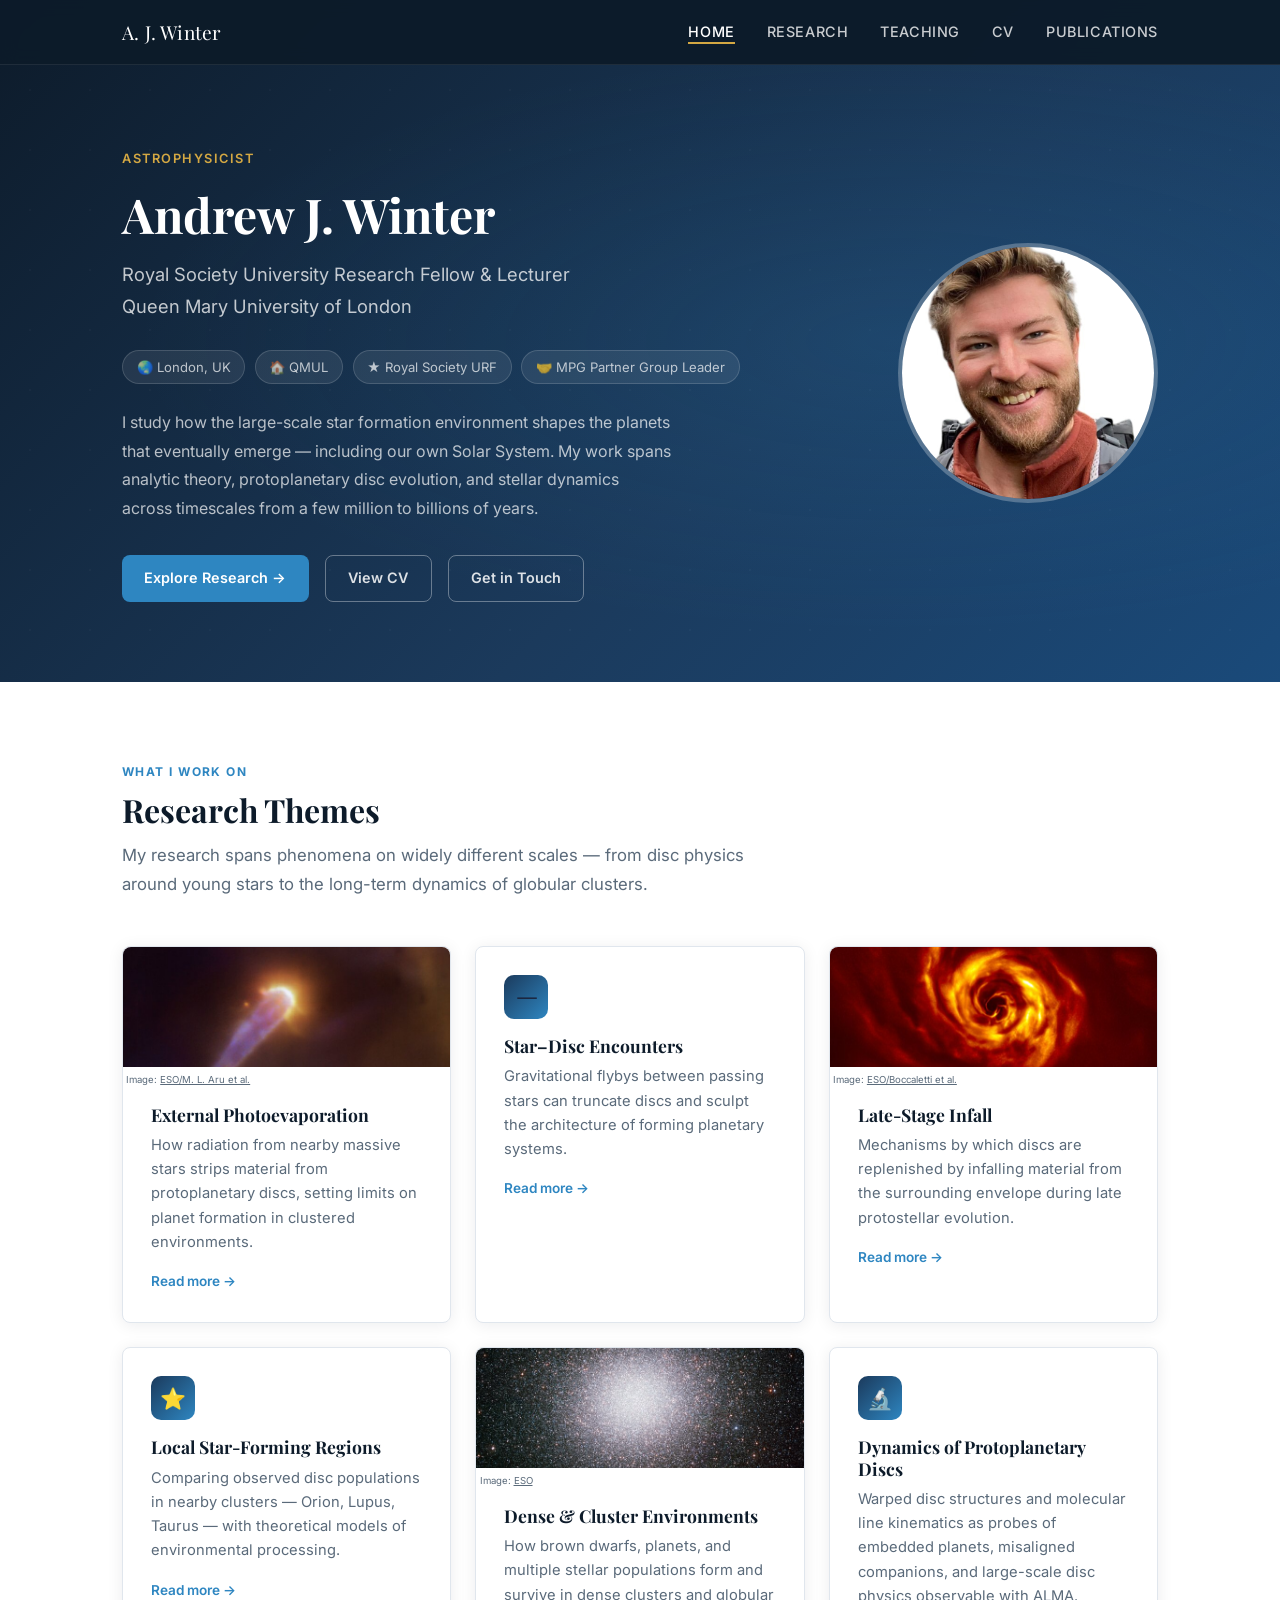
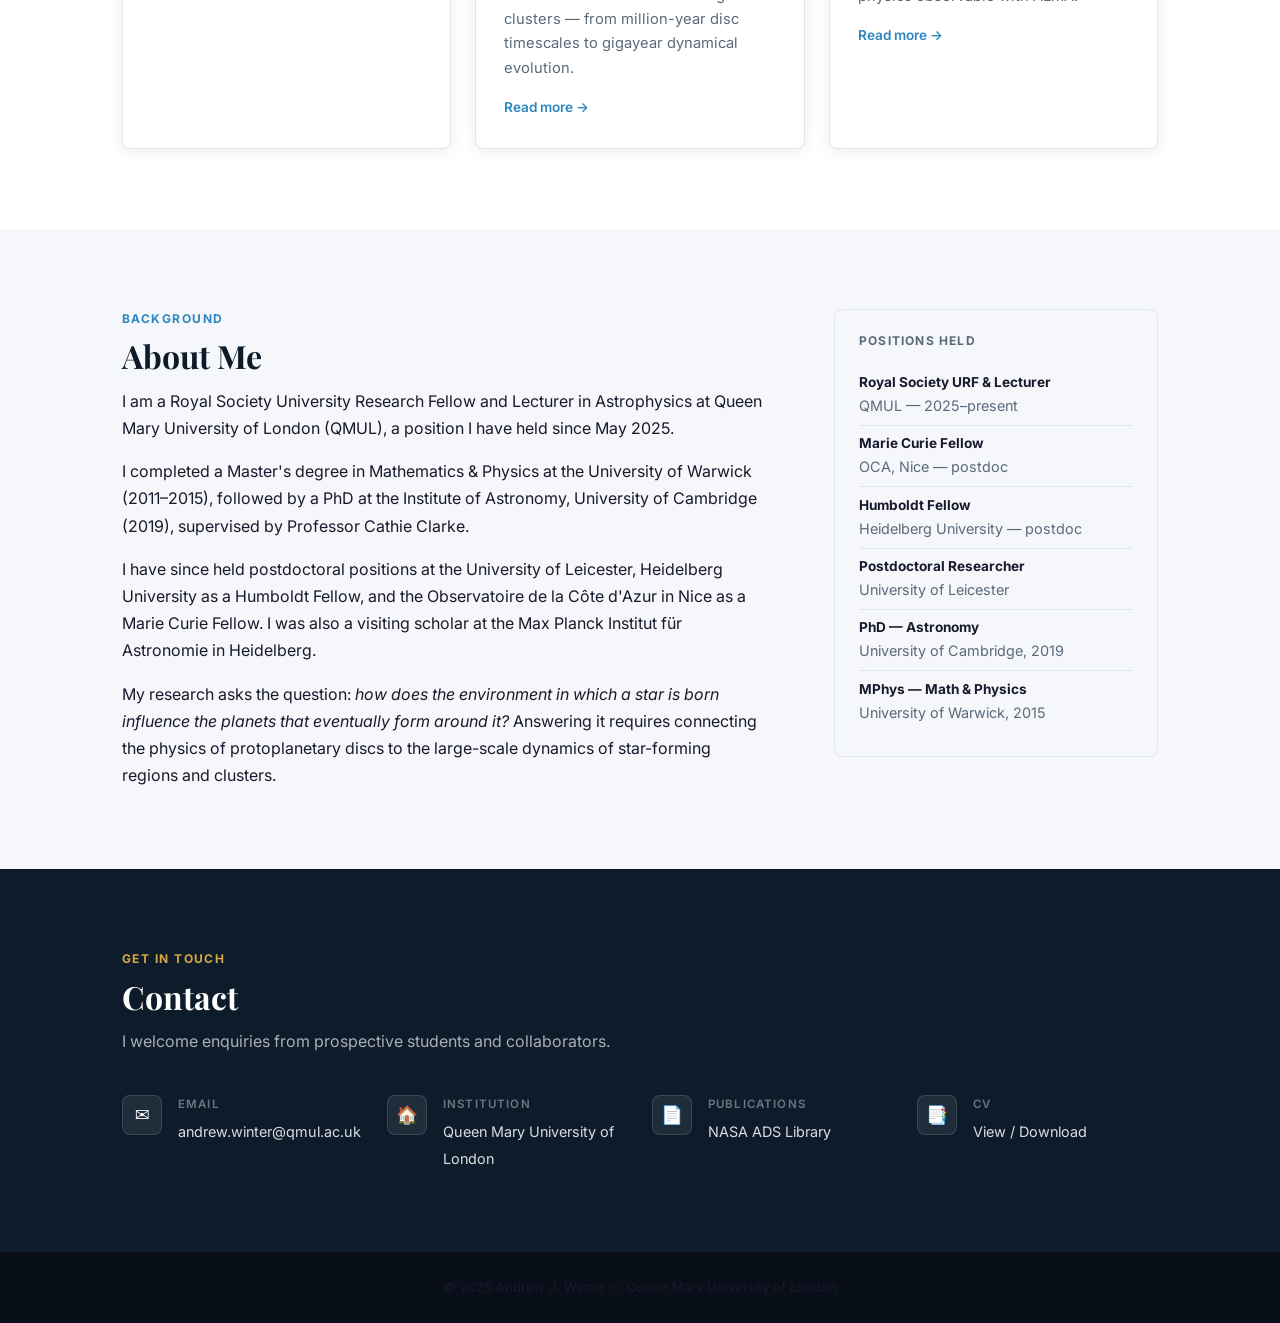
==== index.html @ 275203c9 "Make card image credits smaller and prefix with "Image:" Co-Authored-By: Claude Sonnet 4.6 <noreply@" ====
<!DOCTYPE html>
<html lang="en">
<head>
  <meta charset="UTF-8">
  <meta name="viewport" content="width=device-width, initial-scale=1.0">
  <title>A. J. Winter — Astrophysicist</title>
  <meta name="description" content="Andrew J. Winter — Royal Society University Research Fellow and Astrophysics Lecturer at Queen Mary University of London. Research on planet formation, protoplanetary discs, and star-forming environments.">
  <link rel="preconnect" href="https://fonts.googleapis.com">
  <link rel="preconnect" href="https://fonts.gstatic.com" crossorigin>
  <link href="https://fonts.googleapis.com/css2?family=Inter:wght@400;500;600;700&family=Playfair+Display:ital,wght@0,400;0,600;0,700;1,400&display=swap" rel="stylesheet">
  <link rel="stylesheet" href="css/style.css">
</head>
<body>

  <!-- Navigation -->
  <nav>
    <div class="nav-inner">
      <a href="index.html" class="nav-brand">A. J. Winter</a>
      <button class="nav-toggle" aria-label="Toggle menu" onclick="this.nextElementSibling.classList.toggle('open')">
        <span></span><span></span><span></span>
      </button>
      <ul class="nav-links">
        <li><a href="index.html" class="active">Home</a></li>
        <li><a href="research.html">Research</a></li>
        <li><a href="teaching.html">Teaching</a></li>
        <li><a href="cv.html">CV</a></li>
        <li><a href="publications.html">Publications</a></li>
      </ul>
    </div>
  </nav>

  <!-- Hero -->
  <header class="hero">
    <div class="container">
      <div class="hero-grid">
        <div class="fade-up">
          <span class="hero-eyebrow">Astrophysicist</span>
          <h1>Andrew J. Winter</h1>
          <p class="hero-title-sub">Royal Society University Research Fellow &amp; Lecturer<br>Queen Mary University of London</p>

          <div class="info-pills">
            <span class="pill">&#127759; London, UK</span>
            <span class="pill">&#127968; QMUL</span>
            <span class="pill">&#9733; Royal Society URF</span>
            <span class="pill">&#129309; MPG Partner Group Leader</span>
          </div>

          <p class="hero-bio">
            I study how the large-scale star formation environment shapes the planets that eventually emerge —
            including our own Solar System. My work spans analytic theory, protoplanetary disc evolution,
            and stellar dynamics across timescales from a few million to billions of years.
          </p>

          <div class="hero-actions">
            <a href="research.html" class="btn btn-primary">Explore Research &#8594;</a>
            <a href="cv.html" class="btn btn-outline">View CV</a>
            <a href="mailto:andrew.winter@qmul.ac.uk" class="btn btn-outline">Get in Touch</a>
          </div>
        </div>

        <div class="hero-photo fade-up fade-up-2">
          <img src="img/AWinter_photo.jpg" alt="Andrew J. Winter">
        </div>
      </div>
    </div>
  </header>

  <!-- Research overview -->
  <section id="research">
    <div class="container">
      <p class="section-label">What I Work On</p>
      <h2 class="section-heading">Research Themes</h2>
      <p class="section-intro">
        My research spans phenomena on widely different scales — from disc physics around young stars
        to the long-term dynamics of globular clusters.
      </p>

      <div class="cards-grid">

        <div class="card">
          <div class="card-img">
            <img src="img/proplyd_ESO.jpg" alt="Proplyd in the Orion Nebula">
            <p class="img-credit">Image: <a href="https://www.eso.org/public/images/potw2423a/" target="_blank" rel="noopener">ESO/M. L. Aru et al.</a></p>
          </div>
          <h3>External Photoevaporation</h3>
          <p>How radiation from nearby massive stars strips material from protoplanetary discs, setting limits on planet formation in clustered environments.</p>
          <a href="research.html#photoevaporation" class="card-link">Read more &#8594;</a>
        </div>

        <div class="card">
          <div class="card-icon">&#11835;</div>
          <h3>Star–Disc Encounters</h3>
          <p>Gravitational flybys between passing stars can truncate discs and sculpt the architecture of forming planetary systems.</p>
          <a href="research.html#encounters" class="card-link">Read more &#8594;</a>
        </div>

        <div class="card">
          <div class="card-img">
            <img src="img/AB_Aur_scatteredlight.jpg" alt="AB Aurigae scattered light image">
            <p class="img-credit">Image: <a href="https://www.eso.org/public/germany/images/eso2008a/" target="_blank" rel="noopener">ESO/Boccaletti et al.</a></p>
          </div>
          <h3>Late-Stage Infall</h3>
          <p>Mechanisms by which discs are replenished by infalling material from the surrounding envelope during late protostellar evolution.</p>
          <a href="research.html#infall" class="card-link">Read more &#8594;</a>
        </div>

        <div class="card">
          <div class="card-icon">&#11088;</div>
          <h3>Local Star-Forming Regions</h3>
          <p>Comparing observed disc populations in nearby clusters — Orion, Lupus, Taurus — with theoretical models of environmental processing.</p>
          <a href="research.html#local" class="card-link">Read more &#8594;</a>
        </div>

        <div class="card">
          <div class="card-img">
            <img src="img/omega_centauri.jpg" alt="Omega Centauri globular cluster">
            <p class="img-credit">Image: <a href="https://www.eso.org/public/images/eso0844a/" target="_blank" rel="noopener">ESO</a></p>
          </div>
          <h3>Dense &amp; Cluster Environments</h3>
          <p>How brown dwarfs, planets, and multiple stellar populations form and survive in dense clusters and globular clusters — from million-year disc timescales to gigayear dynamical evolution.</p>
          <a href="research.html#dense" class="card-link">Read more &#8594;</a>
        </div>

        <div class="card">
          <div class="card-icon">&#128300;</div>
          <h3>Dynamics of Protoplanetary Discs</h3>
          <p>Warped disc structures and molecular line kinematics as probes of embedded planets, misaligned companions, and large-scale disc physics observable with ALMA.</p>
          <a href="research.html#disc-dynamics" class="card-link">Read more &#8594;</a>
        </div>

      </div>
    </div>
  </section>

  <!-- About -->
  <section id="about">
    <div class="container">
      <div class="about-grid">
        <div class="about-text">
          <p class="section-label">Background</p>
          <h2 class="section-heading">About Me</h2>

          <p>
            I am a Royal Society University Research Fellow and Lecturer in Astrophysics at
            Queen Mary University of London (QMUL), a position I have held since May 2025.
          </p>
          <p>
            I completed a Master's degree in Mathematics &amp; Physics at the University of Warwick
            (2011–2015), followed by a PhD at the Institute of Astronomy, University of Cambridge (2019),
            supervised by Professor Cathie Clarke.
          </p>
          <p>
            I have since held postdoctoral positions at the University of Leicester, Heidelberg University
            as a Humboldt Fellow, and the Observatoire de la Côte d'Azur in Nice as a Marie Curie Fellow.
            I was also a visiting scholar at the Max Planck Institut für Astronomie in Heidelberg.
          </p>
          <p>
            My research asks the question: <em>how does the environment in which a star is born
            influence the planets that eventually form around it?</em> Answering it requires connecting the
            physics of protoplanetary discs to the large-scale dynamics of star-forming regions and clusters.
          </p>
        </div>

        <div>
          <div class="sidebar-box">
            <h4>Positions Held</h4>
            <ul class="sidebar-list">
              <li>
                <strong>Royal Society URF &amp; Lecturer</strong>
                QMUL — 2025–present
              </li>
              <li>
                <strong>Marie Curie Fellow</strong>
                OCA, Nice — postdoc
              </li>
              <li>
                <strong>Humboldt Fellow</strong>
                Heidelberg University — postdoc
              </li>
              <li>
                <strong>Postdoctoral Researcher</strong>
                University of Leicester
              </li>
              <li>
                <strong>PhD — Astronomy</strong>
                University of Cambridge, 2019
              </li>
              <li>
                <strong>MPhys — Math &amp; Physics</strong>
                University of Warwick, 2015
              </li>
            </ul>
          </div>
        </div>
      </div>
    </div>
  </section>

  <!-- Contact -->
  <section class="contact-section" id="contact">
    <div class="container">
      <p class="section-label">Get in Touch</p>
      <h2 class="section-heading">Contact</h2>
      <p>I welcome enquiries from prospective students and collaborators.</p>

      <div class="contact-grid">
        <div class="contact-item">
          <div class="contact-icon">&#9993;</div>
          <div class="contact-item-text">
            <small>Email</small>
            <a href="mailto:andrew.winter@qmul.ac.uk">andrew.winter@qmul.ac.uk</a>
          </div>
        </div>

        <div class="contact-item">
          <div class="contact-icon">&#127968;</div>
          <div class="contact-item-text">
            <small>Institution</small>
            <span>Queen Mary University of London</span>
          </div>
        </div>

        <div class="contact-item">
          <div class="contact-icon">&#128196;</div>
          <div class="contact-item-text">
            <small>Publications</small>
            <a href="https://ui.adsabs.harvard.edu/user/libraries/PK0RWOWOTIKWfo-5Fck9sg" target="_blank" rel="noopener">NASA ADS Library</a>
          </div>
        </div>

        <div class="contact-item">
          <div class="contact-icon">&#128209;</div>
          <div class="contact-item-text">
            <small>CV</small>
            <a href="cv.html">View / Download</a>
          </div>
        </div>
      </div>
    </div>
  </section>

  <footer>
    <p>&copy; 2025 Andrew J. Winter &mdash; Queen Mary University of London</p>
  </footer>

</body>
</html>
---- css/style.css ----
/* ============================================
   A. J. Winter — Personal Academic Website
   ============================================ */

:root {
  --navy: #0d1b2a;
  --navy-mid: #1b3a5c;
  --accent: #2e86c1;
  --accent-light: #5dade2;
  --gold: #d4a843;
  --text: #1a1a2e;
  --text-muted: #5a6a7a;
  --bg: #ffffff;
  --bg-light: #f5f7fa;
  --bg-card: #ffffff;
  --border: #e0e6ed;
  --font-sans: 'Inter', system-ui, -apple-system, sans-serif;
  --font-serif: 'Playfair Display', Georgia, serif;
  --max-w: 1100px;
  --radius: 8px;
  --shadow: 0 2px 16px rgba(13,27,42,0.08);
  --shadow-hover: 0 6px 28px rgba(13,27,42,0.14);
}

*, *::before, *::after { box-sizing: border-box; margin: 0; padding: 0; }

html { scroll-behavior: smooth; font-size: 16px; }

body {
  font-family: var(--font-sans);
  color: var(--text);
  background: var(--bg);
  line-height: 1.7;
}

/* ---- Typography ---- */
h1, h2, h3, h4 {
  font-family: var(--font-serif);
  line-height: 1.2;
  color: var(--navy);
}
h1 { font-size: clamp(2rem, 5vw, 3rem); }
h2 { font-size: clamp(1.5rem, 3vw, 2rem); }
h3 { font-size: 1.25rem; }

p { color: var(--text); }
a { color: var(--accent); text-decoration: none; transition: color 0.2s; }
a:hover { color: var(--accent-light); }

/* ---- Layout ---- */
.container {
  max-width: var(--max-w);
  margin: 0 auto;
  padding: 0 2rem;
}

section { padding: 5rem 0; }
section:nth-child(even) { background: var(--bg-light); }

/* ---- Navigation ---- */
nav {
  position: fixed;
  top: 0; left: 0; right: 0;
  z-index: 100;
  background: rgba(13,27,42,0.97);
  backdrop-filter: blur(8px);
  border-bottom: 1px solid rgba(255,255,255,0.08);
}

nav .nav-inner {
  max-width: var(--max-w);
  margin: 0 auto;
  padding: 0 2rem;
  display: flex;
  align-items: center;
  justify-content: space-between;
  height: 64px;
}

.nav-brand {
  font-family: var(--font-serif);
  font-size: 1.2rem;
  color: #fff;
  letter-spacing: 0.01em;
}
.nav-brand:hover { color: var(--accent-light); }

.nav-links {
  display: flex;
  gap: 2rem;
  list-style: none;
}

.nav-links a {
  color: rgba(255,255,255,0.78);
  font-size: 0.9rem;
  font-weight: 500;
  letter-spacing: 0.04em;
  text-transform: uppercase;
  transition: color 0.2s;
  padding-bottom: 2px;
  border-bottom: 2px solid transparent;
}
.nav-links a:hover,
.nav-links a.active {
  color: #fff;
  border-bottom-color: var(--gold);
}

/* Mobile nav toggle */
.nav-toggle {
  display: none;
  flex-direction: column;
  gap: 5px;
  cursor: pointer;
  padding: 4px;
}
.nav-toggle span {
  width: 24px; height: 2px;
  background: #fff;
  border-radius: 2px;
  transition: all 0.3s;
}

@media (max-width: 640px) {
  .nav-toggle { display: flex; }
  .nav-links {
    display: none;
    position: absolute;
    top: 64px; left: 0; right: 0;
    background: var(--navy);
    flex-direction: column;
    gap: 0;
    padding: 1rem 0;
  }
  .nav-links.open { display: flex; }
  .nav-links a {
    display: block;
    padding: 0.75rem 2rem;
    border-bottom: none;
  }
}

/* ---- Hero ---- */
.hero {
  padding: 9rem 0 5rem;
  background: linear-gradient(135deg, var(--navy) 0%, var(--navy-mid) 60%, #1a4a7a 100%);
  color: #fff;
  position: relative;
  overflow: hidden;
}

.hero::before {
  content: '';
  position: absolute;
  inset: 0;
  background:
    radial-gradient(ellipse at 70% 50%, rgba(46,134,193,0.15) 0%, transparent 60%),
    url("data:image/svg+xml,%3Csvg width='60' height='60' viewBox='0 0 60 60' xmlns='http://www.w3.org/2000/svg'%3E%3Cg fill='none' fill-rule='evenodd'%3E%3Cg fill='%23ffffff' fill-opacity='0.03'%3E%3Ccircle cx='30' cy='30' r='1'/%3E%3C/g%3E%3C/g%3E%3C/svg%3E");
  pointer-events: none;
}

.hero-grid {
  display: grid;
  grid-template-columns: 1fr auto;
  gap: 4rem;
  align-items: center;
}

.hero-eyebrow {
  display: inline-block;
  font-size: 0.8rem;
  font-weight: 600;
  letter-spacing: 0.12em;
  text-transform: uppercase;
  color: var(--gold);
  margin-bottom: 1rem;
}

.hero h1 { color: #fff; margin-bottom: 1rem; }

.hero-title-sub {
  font-family: var(--font-sans);
  font-size: 1.15rem;
  color: rgba(255,255,255,0.75);
  margin-bottom: 1.75rem;
  font-weight: 400;
}

.hero-bio {
  font-size: 1rem;
  color: rgba(255,255,255,0.7);
  max-width: 55ch;
  margin-bottom: 2rem;
  line-height: 1.8;
}

.hero-actions {
  display: flex;
  gap: 1rem;
  flex-wrap: wrap;
}

.btn {
  display: inline-flex;
  align-items: center;
  gap: 0.5rem;
  padding: 0.65rem 1.4rem;
  border-radius: var(--radius);
  font-size: 0.9rem;
  font-weight: 600;
  transition: all 0.2s;
  cursor: pointer;
  border: none;
}

.btn-primary {
  background: var(--accent);
  color: #fff;
}
.btn-primary:hover {
  background: var(--accent-light);
  color: #fff;
  transform: translateY(-1px);
  box-shadow: 0 4px 16px rgba(46,134,193,0.35);
}

.btn-outline {
  background: transparent;
  color: rgba(255,255,255,0.85);
  border: 1.5px solid rgba(255,255,255,0.35);
}
.btn-outline:hover {
  border-color: rgba(255,255,255,0.8);
  color: #fff;
  transform: translateY(-1px);
}

.hero-photo {
  width: 260px;
  height: 260px;
  border-radius: 50%;
  border: 4px solid rgba(255,255,255,0.2);
  background: rgba(255,255,255,0.08);
  overflow: hidden;
  flex-shrink: 0;
  display: flex;
  align-items: center;
  justify-content: center;
  color: rgba(255,255,255,0.3);
  font-size: 0.8rem;
  text-align: center;
}

.hero-photo img {
  width: 100%;
  height: 100%;
  object-fit: cover;
}

@media (max-width: 700px) {
  .hero-grid {
    grid-template-columns: 1fr;
    text-align: center;
  }
  .hero-photo {
    margin: 0 auto;
    order: -1;
  }
  .hero-actions { justify-content: center; }
  .hero-bio { margin: 0 auto 2rem; }
}

/* ---- Info pills ---- */
.info-pills {
  display: flex;
  flex-wrap: wrap;
  gap: 0.6rem;
  margin-bottom: 1.5rem;
}
.pill {
  display: inline-flex;
  align-items: center;
  gap: 0.4rem;
  font-size: 0.82rem;
  color: rgba(255,255,255,0.7);
  background: rgba(255,255,255,0.08);
  border: 1px solid rgba(255,255,255,0.15);
  border-radius: 999px;
  padding: 0.3rem 0.85rem;
}

/* ---- Section headings ---- */
.section-label {
  font-size: 0.75rem;
  font-weight: 700;
  letter-spacing: 0.12em;
  text-transform: uppercase;
  color: var(--accent);
  margin-bottom: 0.5rem;
}

.section-heading {
  margin-bottom: 0.75rem;
}

.section-intro {
  color: var(--text-muted);
  max-width: 60ch;
  margin-bottom: 3rem;
  font-size: 1.05rem;
}

/* ---- Research cards ---- */
.cards-grid {
  display: grid;
  grid-template-columns: repeat(auto-fill, minmax(300px, 1fr));
  gap: 1.5rem;
}

.card {
  background: var(--bg-card);
  border: 1px solid var(--border);
  border-radius: var(--radius);
  padding: 1.75rem;
  transition: all 0.25s;
  box-shadow: var(--shadow);
}
.card:hover {
  transform: translateY(-3px);
  box-shadow: var(--shadow-hover);
  border-color: var(--accent);
}

.card-icon {
  width: 44px; height: 44px;
  border-radius: 10px;
  background: linear-gradient(135deg, var(--navy-mid), var(--accent));
  display: flex;
  align-items: center;
  justify-content: center;
  margin-bottom: 1rem;
  font-size: 1.3rem;
}

.card-img {
  margin: -1.75rem -1.75rem 1rem;
}
.card-img img {
  width: 100%;
  height: 120px;
  object-fit: cover;
  display: block;
  border-radius: var(--radius) var(--radius) 0 0;
}
.img-credit {
  font-size: 0.7rem;
  color: var(--text-muted);
  margin-top: 0.3rem;
  padding: 0 0.2rem;
}
.img-credit a { color: inherit; text-decoration: underline; }
.card-img .img-credit { font-size: 0.6rem; }

.research-topic-img-block img {
  width: 100%;
  border-radius: var(--radius);
  display: block;
}

.card h3 { margin-bottom: 0.5rem; font-size: 1.1rem; }
.card p { color: var(--text-muted); font-size: 0.92rem; line-height: 1.65; }

.card-link {
  display: inline-flex;
  align-items: center;
  gap: 0.3rem;
  margin-top: 1rem;
  font-size: 0.85rem;
  font-weight: 600;
  color: var(--accent);
}
.card-link:hover { gap: 0.5rem; }

/* ---- About / bio section ---- */
.about-grid {
  display: grid;
  grid-template-columns: 2fr 1fr;
  gap: 4rem;
  align-items: start;
}

@media (max-width: 768px) {
  .about-grid { grid-template-columns: 1fr; gap: 2rem; }
}

.about-text p + p { margin-top: 1rem; }

.sidebar-box {
  background: var(--bg-light);
  border: 1px solid var(--border);
  border-radius: var(--radius);
  padding: 1.5rem;
}

.sidebar-box h4 {
  font-family: var(--font-sans);
  font-size: 0.75rem;
  font-weight: 700;
  letter-spacing: 0.1em;
  text-transform: uppercase;
  color: var(--text-muted);
  margin-bottom: 1rem;
}

.sidebar-list {
  list-style: none;
}
.sidebar-list li {
  padding: 0.4rem 0;
  border-bottom: 1px solid var(--border);
  font-size: 0.9rem;
  color: var(--text-muted);
}
.sidebar-list li:last-child { border-bottom: none; }
.sidebar-list li strong { color: var(--text); display: block; font-size: 0.85rem; }

/* ---- Contact section ---- */
section.contact-section {
  background: var(--navy);
  color: #fff;
}
section.contact-section .section-label { color: var(--gold); }
section.contact-section h2 { color: #fff; }
section.contact-section p { color: rgba(255,255,255,0.65); }

.contact-grid {
  display: grid;
  grid-template-columns: repeat(auto-fill, minmax(200px, 1fr));
  gap: 1.5rem;
  margin-top: 2.5rem;
}

.contact-item {
  display: flex;
  align-items: flex-start;
  gap: 1rem;
}

.contact-icon {
  width: 40px; height: 40px;
  border-radius: 8px;
  background: rgba(255,255,255,0.08);
  border: 1px solid rgba(255,255,255,0.12);
  display: flex;
  align-items: center;
  justify-content: center;
  font-size: 1.1rem;
  flex-shrink: 0;
}

.contact-item-text small {
  display: block;
  font-size: 0.72rem;
  font-weight: 600;
  letter-spacing: 0.1em;
  text-transform: uppercase;
  color: rgba(255,255,255,0.4);
  margin-bottom: 0.2rem;
}
.contact-item-text a,
.contact-item-text span {
  font-size: 0.9rem;
  color: rgba(255,255,255,0.85);
}
.contact-item-text a:hover { color: var(--accent-light); }

/* ---- Footer ---- */
footer {
  background: #080f18;
  color: rgba(255,255,255,0.35);
  text-align: center;
  padding: 1.5rem;
  font-size: 0.82rem;
}

/* ---- Page header (inner pages) ---- */
.page-hero {
  padding: 8rem 0 4rem;
  background: linear-gradient(135deg, var(--navy) 0%, var(--navy-mid) 100%);
  color: #fff;
}
.page-hero .section-label { color: var(--gold); }
.page-hero h1 { color: #fff; margin-bottom: 0.75rem; }
.page-hero p { color: rgba(255,255,255,0.65); max-width: 55ch; }

/* ---- Research page ---- */
.research-topic {
  padding: 4rem 0;
  border-bottom: 1px solid var(--border);
}
.research-topic:last-child { border-bottom: none; }

.research-topic--with-img {
  display: grid;
  grid-template-columns: 280px 1fr;
  gap: 2.5rem;
  align-items: start;
}

.research-topic-img-block img {
  width: 100%;
  border-radius: var(--radius);
  display: block;
}

.research-topic-content h2 { font-size: 1.6rem; margin-bottom: 0.75rem; }
.research-topic-content p { color: var(--text-muted); margin-bottom: 0.75rem; }

@media (max-width: 768px) {
  .research-topic--with-img {
    grid-template-columns: 1fr;
  }
}


/* ---- CV page ---- */
.cv-section {
  margin-bottom: 3rem;
}

.cv-section h3 {
  font-family: var(--font-sans);
  font-size: 0.75rem;
  font-weight: 700;
  letter-spacing: 0.12em;
  text-transform: uppercase;
  color: var(--accent);
  border-bottom: 2px solid var(--border);
  padding-bottom: 0.5rem;
  margin-bottom: 1.5rem;
}

.cv-entry {
  display: grid;
  grid-template-columns: 130px 1fr;
  gap: 1rem;
  margin-bottom: 1.5rem;
}

.cv-year {
  font-size: 0.85rem;
  color: var(--text-muted);
  font-weight: 600;
  padding-top: 2px;
}

.cv-entry-main h4 {
  font-family: var(--font-sans);
  font-size: 1rem;
  font-weight: 600;
  color: var(--text);
  margin-bottom: 0.15rem;
}

.cv-entry-main p {
  font-size: 0.9rem;
  color: var(--text-muted);
}

@media (max-width: 560px) {
  .cv-entry { grid-template-columns: 1fr; gap: 0.25rem; }
}

.cv-download-bar {
  background: linear-gradient(135deg, var(--navy-mid), var(--navy));
  border-radius: var(--radius);
  padding: 1.75rem 2rem;
  display: flex;
  align-items: center;
  justify-content: space-between;
  gap: 1rem;
  flex-wrap: wrap;
  margin-bottom: 3rem;
}
.cv-download-bar p { color: rgba(255,255,255,0.7); font-size: 0.9rem; margin: 0; }
.cv-download-bar strong { color: #fff; display: block; font-size: 1rem; }

/* ---- Utility ---- */
.mt-1 { margin-top: 0.5rem; }
.mt-2 { margin-top: 1rem; }
.mt-3 { margin-top: 1.5rem; }
.text-muted { color: var(--text-muted); }

/* ---- Animations ---- */
@keyframes fadeUp {
  from { opacity: 0; transform: translateY(20px); }
  to { opacity: 1; transform: translateY(0); }
}

.fade-up {
  animation: fadeUp 0.6s ease both;
}
.fade-up-2 { animation-delay: 0.1s; }
.fade-up-3 { animation-delay: 0.2s; }
.fade-up-4 { animation-delay: 0.3s; }
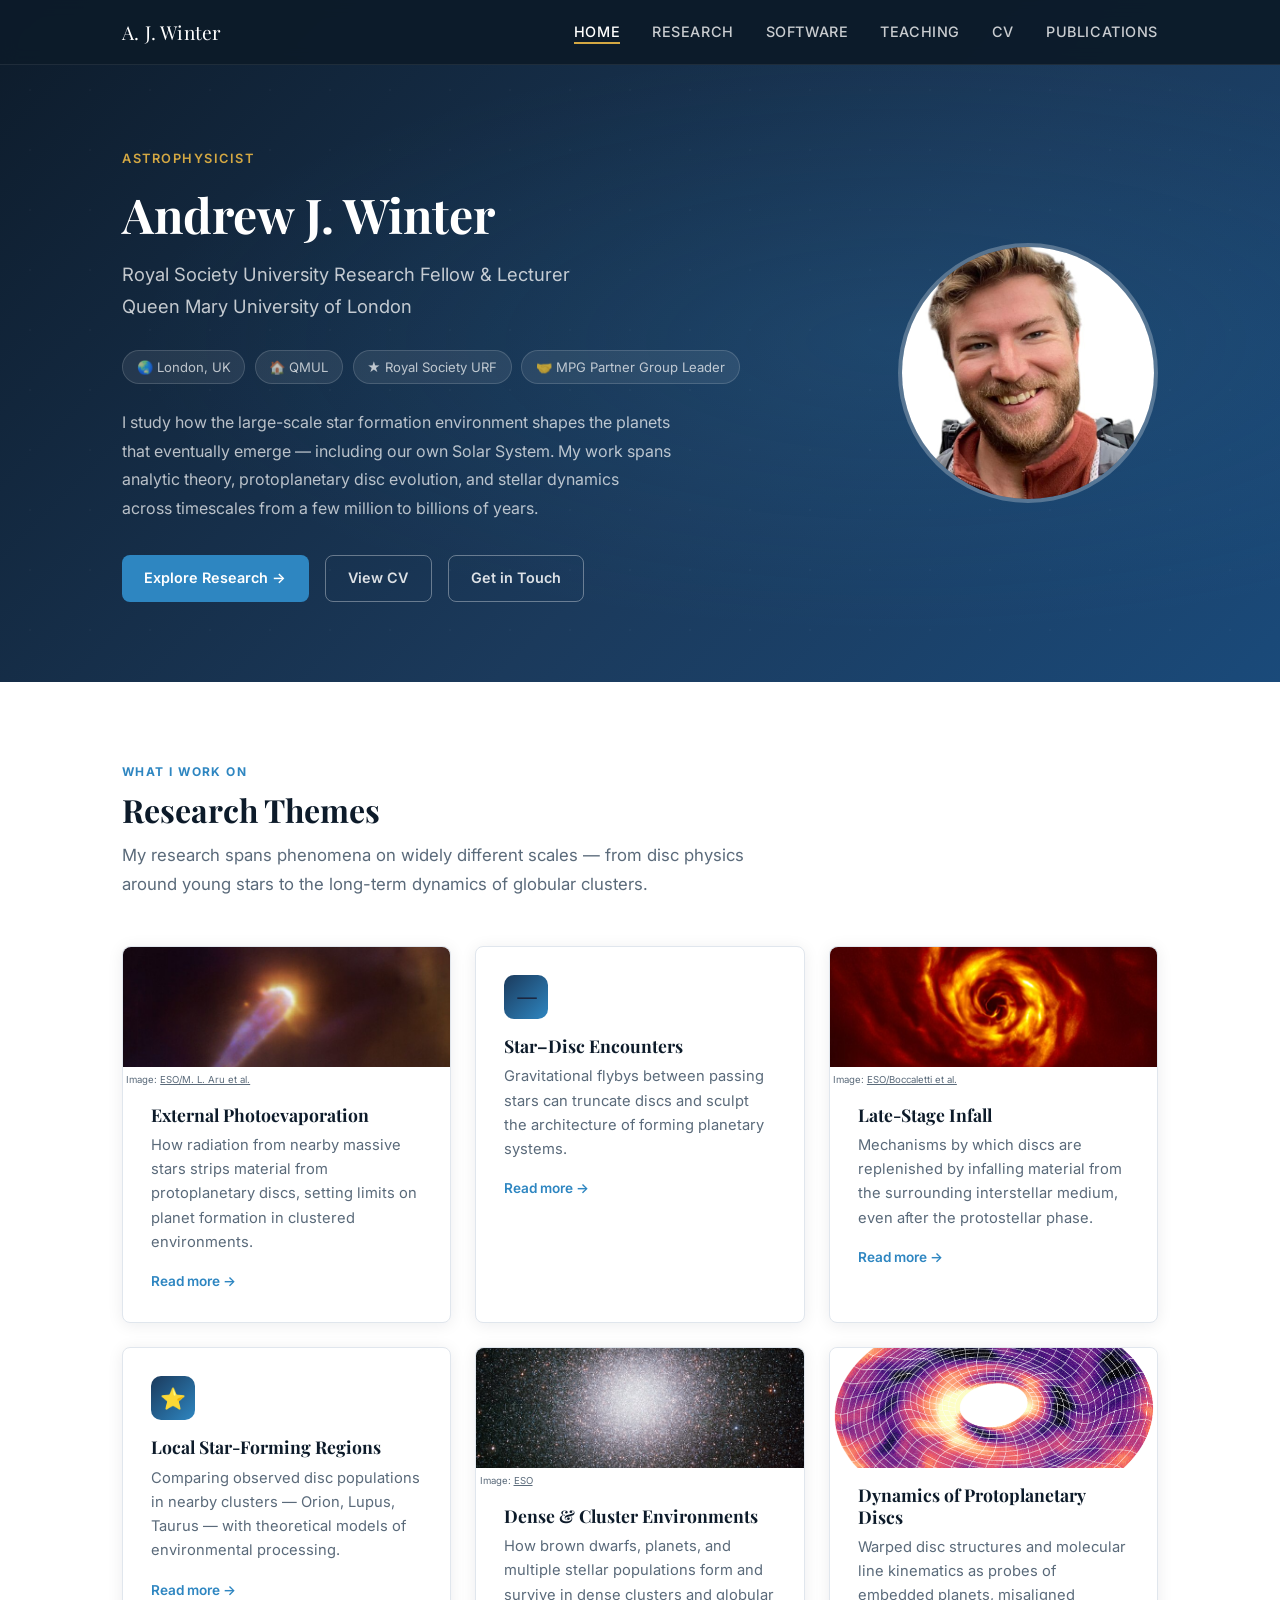
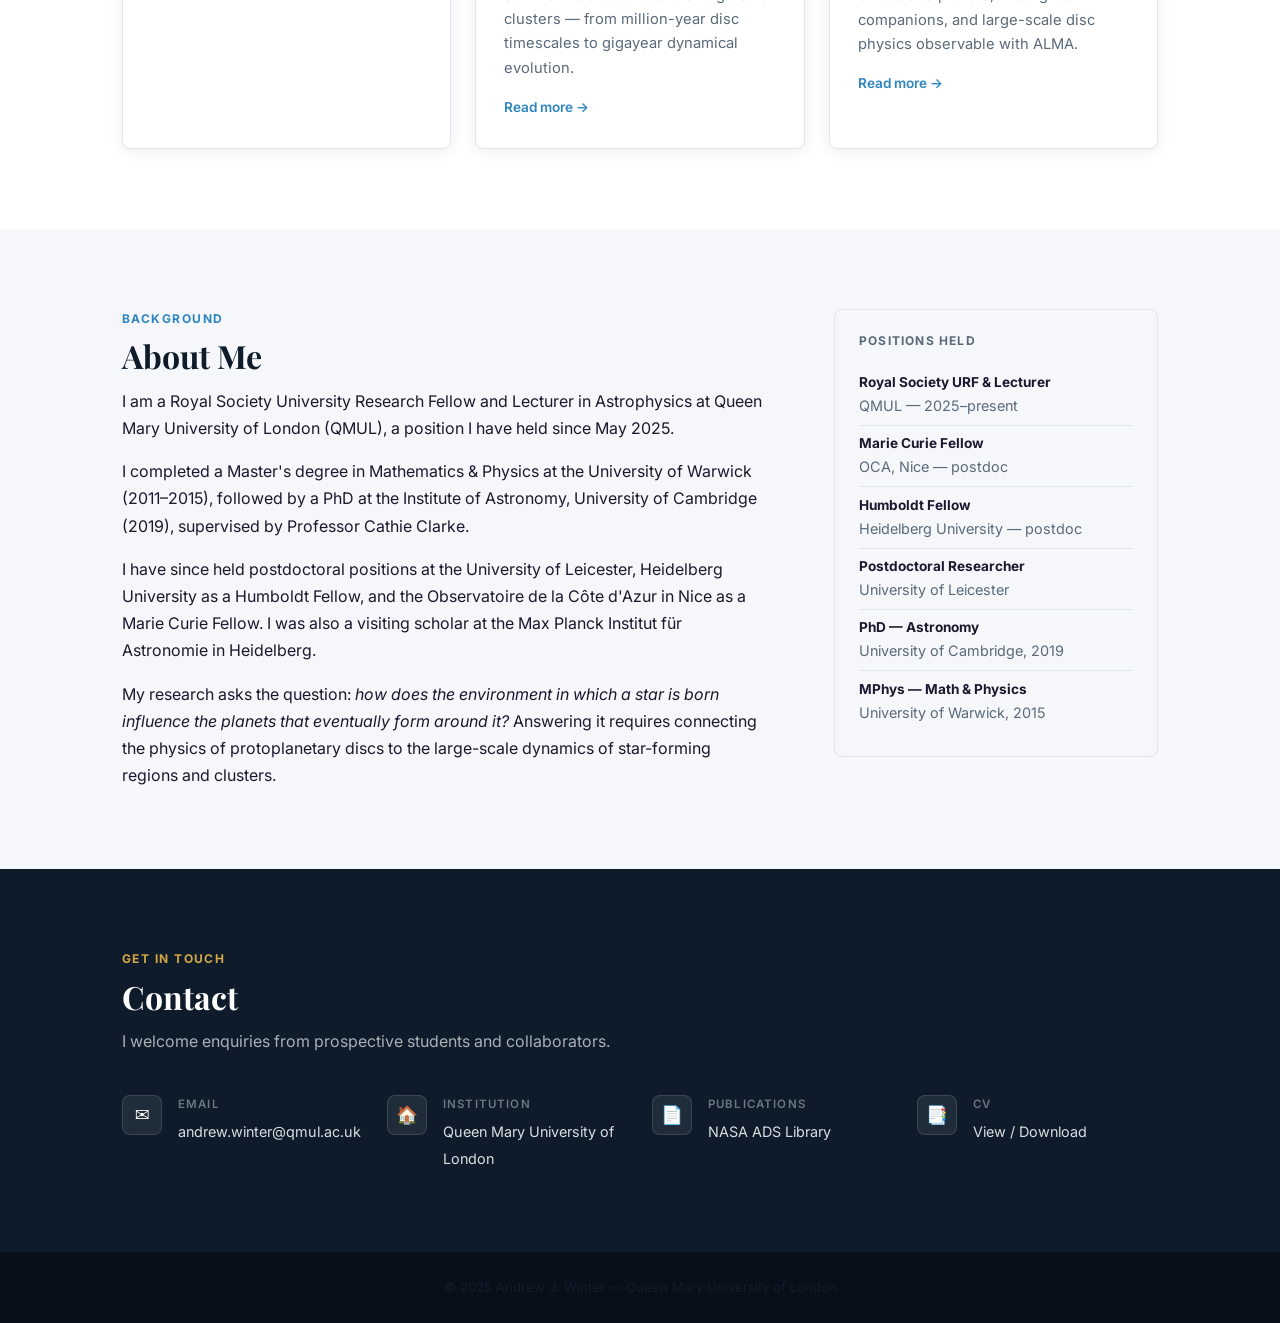
==== commit 71fb7566: "software plus image updates" ====
--- a/index.html
+++ b/index.html
@@ -22,6 +22,7 @@
       <ul class="nav-links">
         <li><a href="index.html" class="active">Home</a></li>
         <li><a href="research.html">Research</a></li>
+        <li><a href="software.html">Software</a></li>
         <li><a href="teaching.html">Teaching</a></li>
         <li><a href="cv.html">CV</a></li>
         <li><a href="publications.html">Publications</a></li>
@@ -100,7 +101,7 @@
             <p class="img-credit">Image: <a href="https://www.eso.org/public/germany/images/eso2008a/" target="_blank" rel="noopener">ESO/Boccaletti et al.</a></p>
           </div>
           <h3>Late-Stage Infall</h3>
-          <p>Mechanisms by which discs are replenished by infalling material from the surrounding envelope during late protostellar evolution.</p>
+          <p>Mechanisms by which discs are replenished by infalling material from the surrounding interstellar medium, even after the protostellar phase.</p>
           <a href="research.html#infall" class="card-link">Read more &#8594;</a>
         </div>
 
@@ -122,7 +123,9 @@
         </div>
 
         <div class="card">
-          <div class="card-icon">&#128300;</div>
+          <div class="card-img">
+            <img src="img/warped_disc_cropped_temp_wbkg.png" alt="Warped protoplanetary disc simulation">
+          </div>
           <h3>Dynamics of Protoplanetary Discs</h3>
           <p>Warped disc structures and molecular line kinematics as probes of embedded planets, misaligned companions, and large-scale disc physics observable with ALMA.</p>
           <a href="research.html#disc-dynamics" class="card-link">Read more &#8594;</a>
--- a/css/style.css
+++ b/css/style.css
@@ -362,12 +362,6 @@
 .img-credit a { color: inherit; text-decoration: underline; }
 .card-img .img-credit { font-size: 0.6rem; }
 
-.research-topic-img-block img {
-  width: 100%;
-  border-radius: var(--radius);
-  display: block;
-}
-
 .card h3 { margin-bottom: 0.5rem; font-size: 1.1rem; }
 .card p { color: var(--text-muted); font-size: 0.92rem; line-height: 1.65; }
 
@@ -503,13 +497,19 @@
 
 .research-topic--with-img {
   display: grid;
-  grid-template-columns: 280px 1fr;
-  gap: 2.5rem;
+  grid-template-columns: 300px 1fr;
+  gap: 2rem;
   align-items: start;
 }
+
+.research-topic--with-img.reverse { grid-template-columns: 1fr 300px; }
+.research-topic--with-img.reverse .research-topic-img-block { order: 2; }
+.research-topic--with-img.reverse .research-topic-content  { order: 1; }
 
 .research-topic-img-block img {
   width: 100%;
+  aspect-ratio: 1 / 1;
+  object-fit: cover;
   border-radius: var(--radius);
   display: block;
 }
@@ -521,6 +521,8 @@
   .research-topic--with-img {
     grid-template-columns: 1fr;
   }
+  .research-topic--with-img.reverse .research-topic-img-block { order: unset; }
+  .research-topic--with-img.reverse .research-topic-content  { order: unset; }
 }
 
 
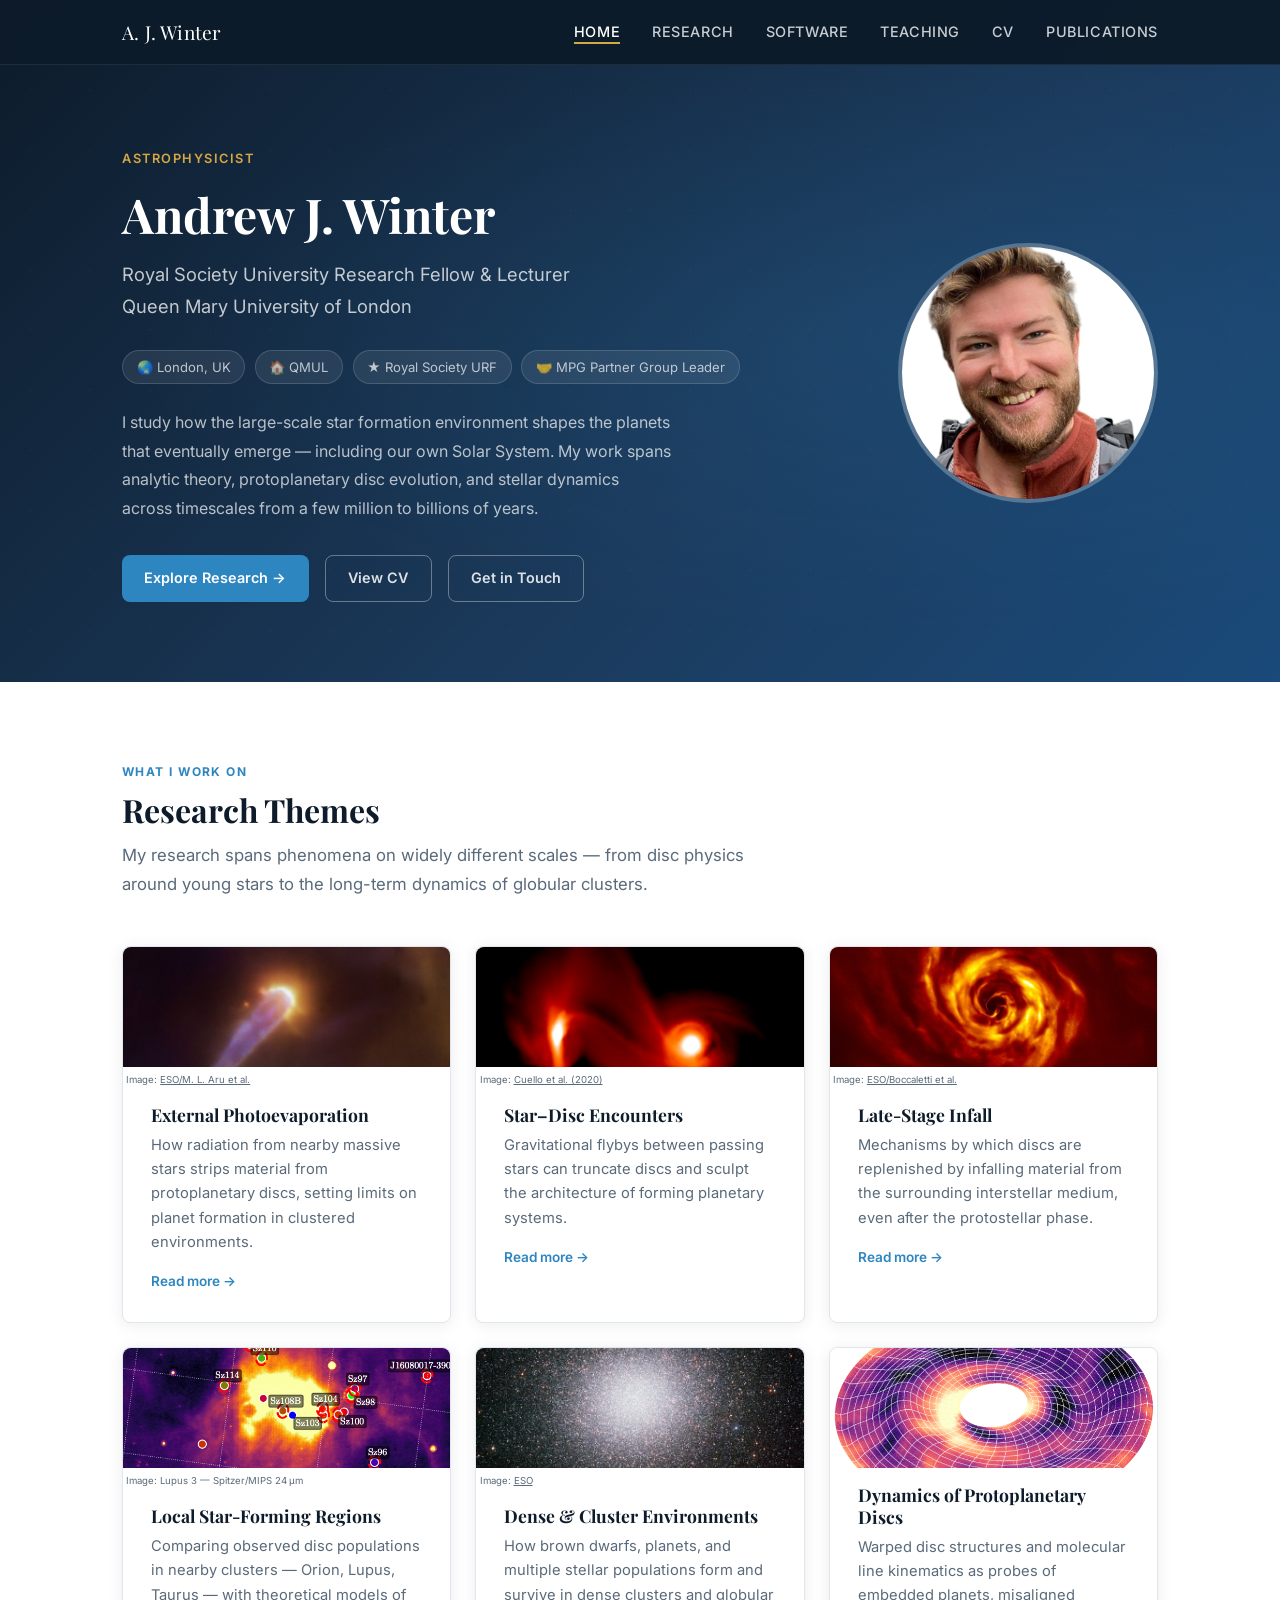
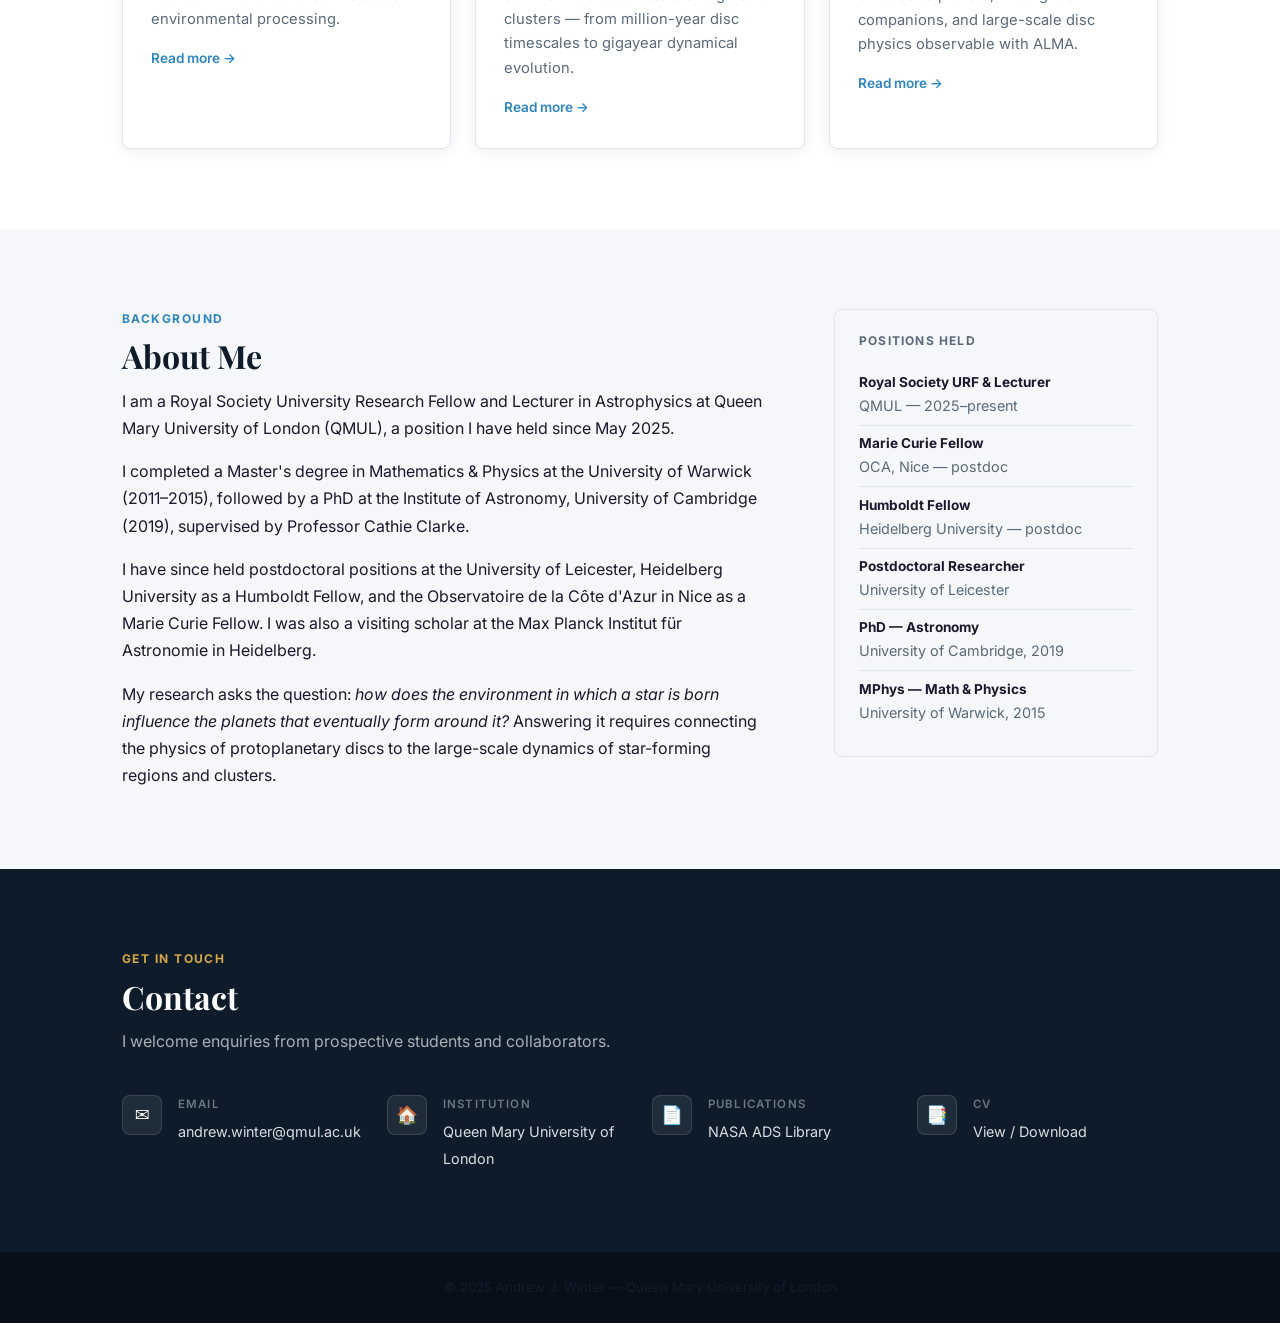
==== commit 55eef672: "resizing" ====
--- a/index.html
+++ b/index.html
@@ -89,7 +89,10 @@
         </div>
 
         <div class="card">
-          <div class="card-icon">&#11835;</div>
+          <div class="card-img">
+            <img src="img/encounter_Cuello.png" alt="Synthetic scattered light image of a stellar flyby encounter">
+            <p class="img-credit">Image: <a href="https://ui.adsabs.harvard.edu/abs/2020MNRAS.491..504C/abstract" target="_blank" rel="noopener">Cuello et al. (2020)</a></p>
+          </div>
           <h3>Star–Disc Encounters</h3>
           <p>Gravitational flybys between passing stars can truncate discs and sculpt the architecture of forming planetary systems.</p>
           <a href="research.html#encounters" class="card-link">Read more &#8594;</a>
@@ -106,7 +109,10 @@
         </div>
 
         <div class="card">
-          <div class="card-icon">&#11088;</div>
+          <div class="card-img">
+            <img src="img/Lupus3_core.png" alt="Lupus 3 star-forming region, Spitzer/MIPS 24 micron">
+            <p class="img-credit">Image: Lupus 3 &mdash; Spitzer/MIPS 24&thinsp;&mu;m</p>
+          </div>
           <h3>Local Star-Forming Regions</h3>
           <p>Comparing observed disc populations in nearby clusters — Orion, Lupus, Taurus — with theoretical models of environmental processing.</p>
           <a href="research.html#local" class="card-link">Read more &#8594;</a>
--- a/css/style.css
+++ b/css/style.css
@@ -510,8 +510,14 @@
   width: 100%;
   aspect-ratio: 1 / 1;
   object-fit: cover;
+  object-position: center;
   border-radius: var(--radius);
   display: block;
+}
+
+#disc-dynamics .research-topic-img-block img {
+  object-fit: contain;
+  object-position: center;
 }
 
 .research-topic-content h2 { font-size: 1.6rem; margin-bottom: 0.75rem; }
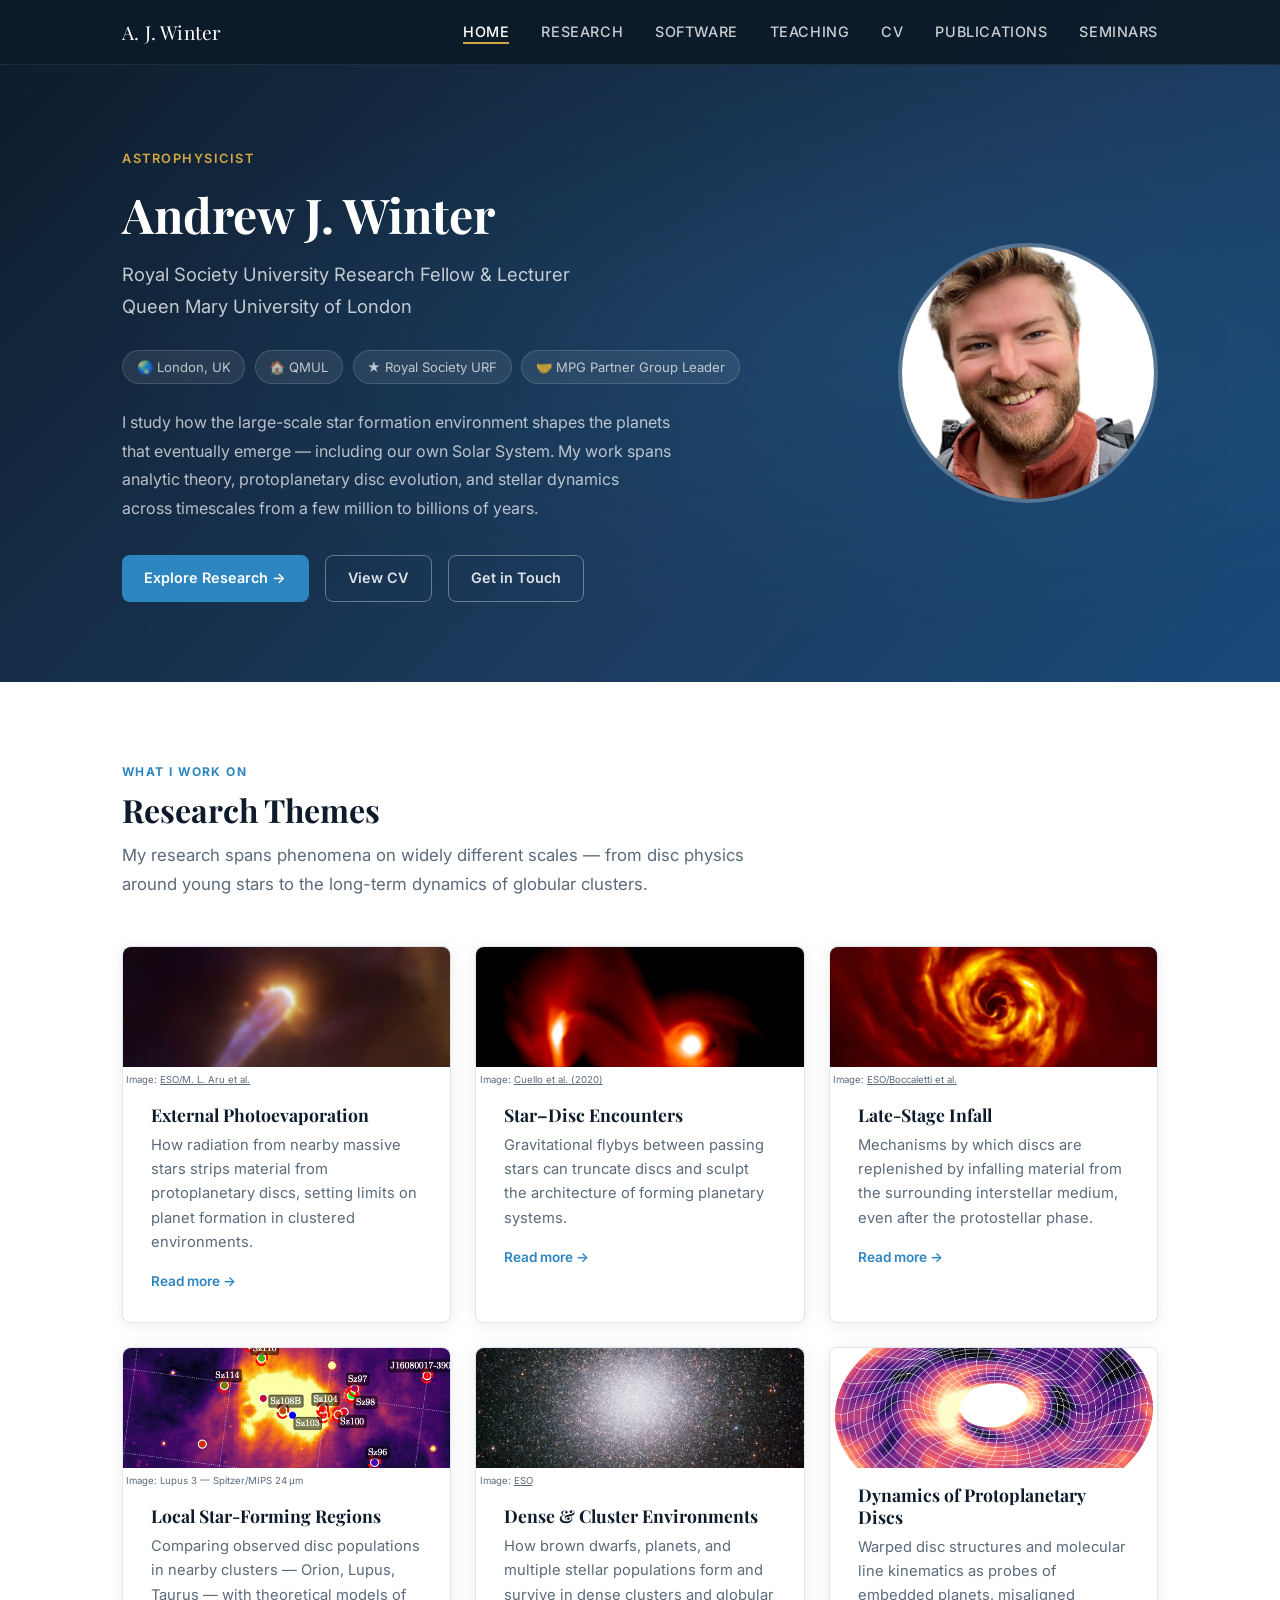
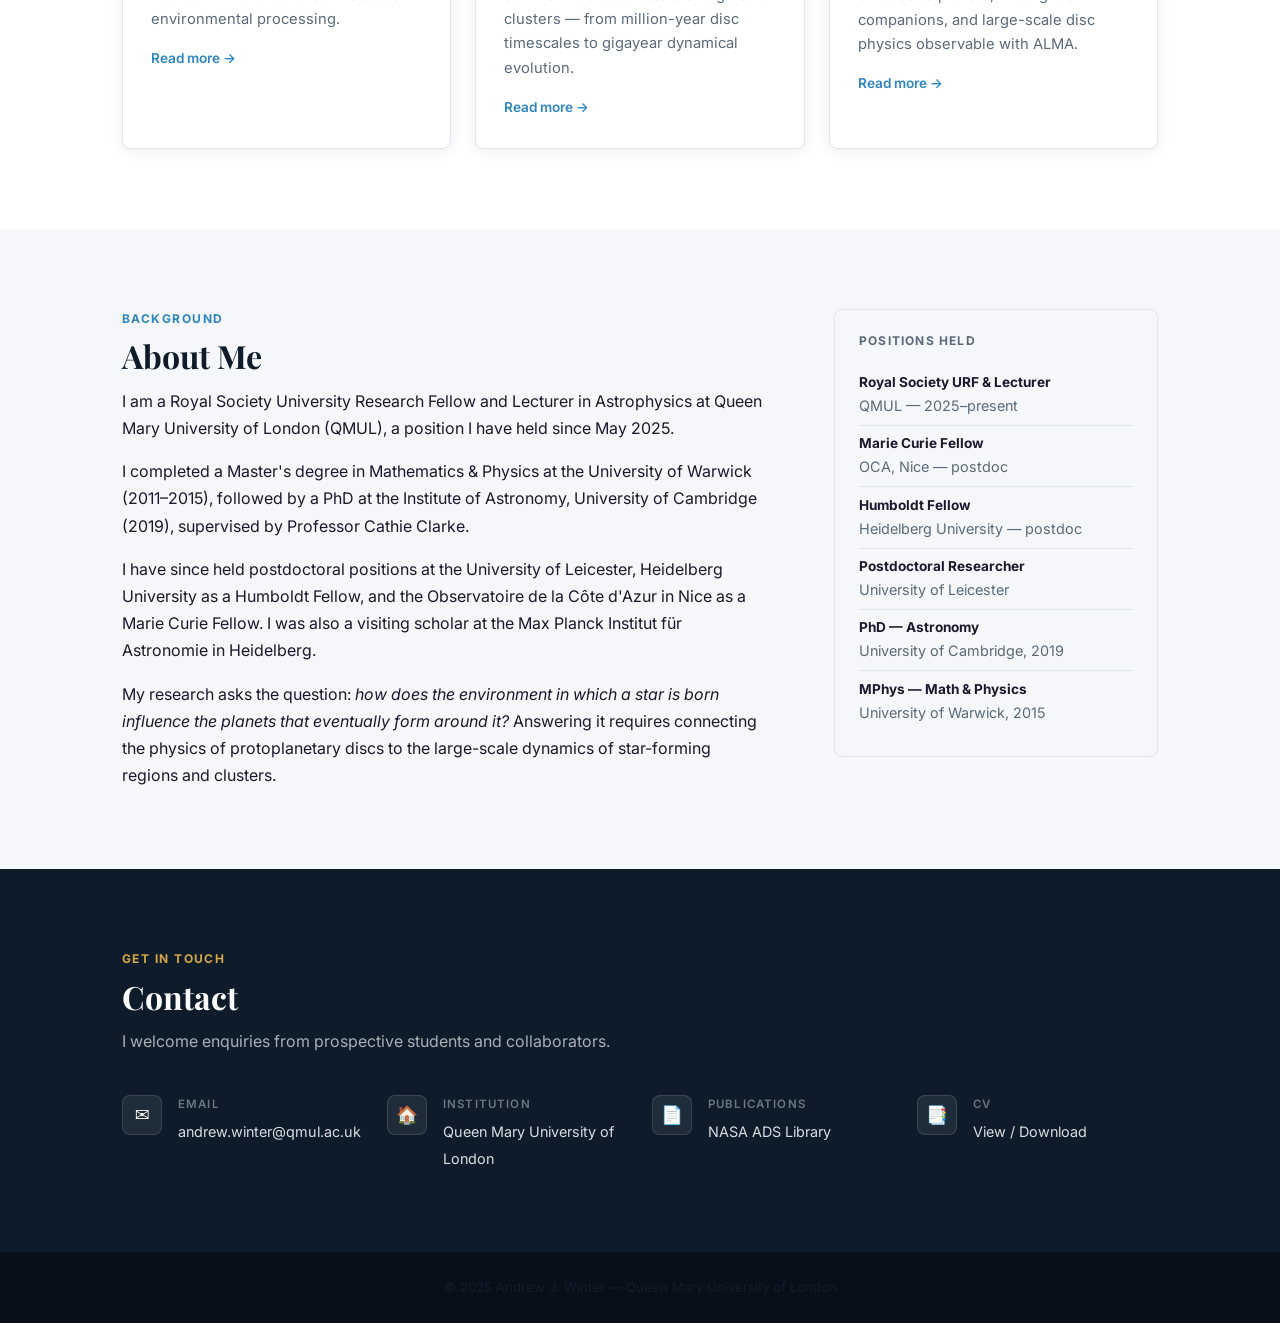
==== commit a56a873f: "Add QMUL AU seminars management system - New seminars/ page with calendar, speaker submission, slot " ====
--- a/index.html
+++ b/index.html
@@ -26,6 +26,7 @@
         <li><a href="teaching.html">Teaching</a></li>
         <li><a href="cv.html">CV</a></li>
         <li><a href="publications.html">Publications</a></li>
+        <li><a href="seminars/">Seminars</a></li>
       </ul>
     </div>
   </nav>
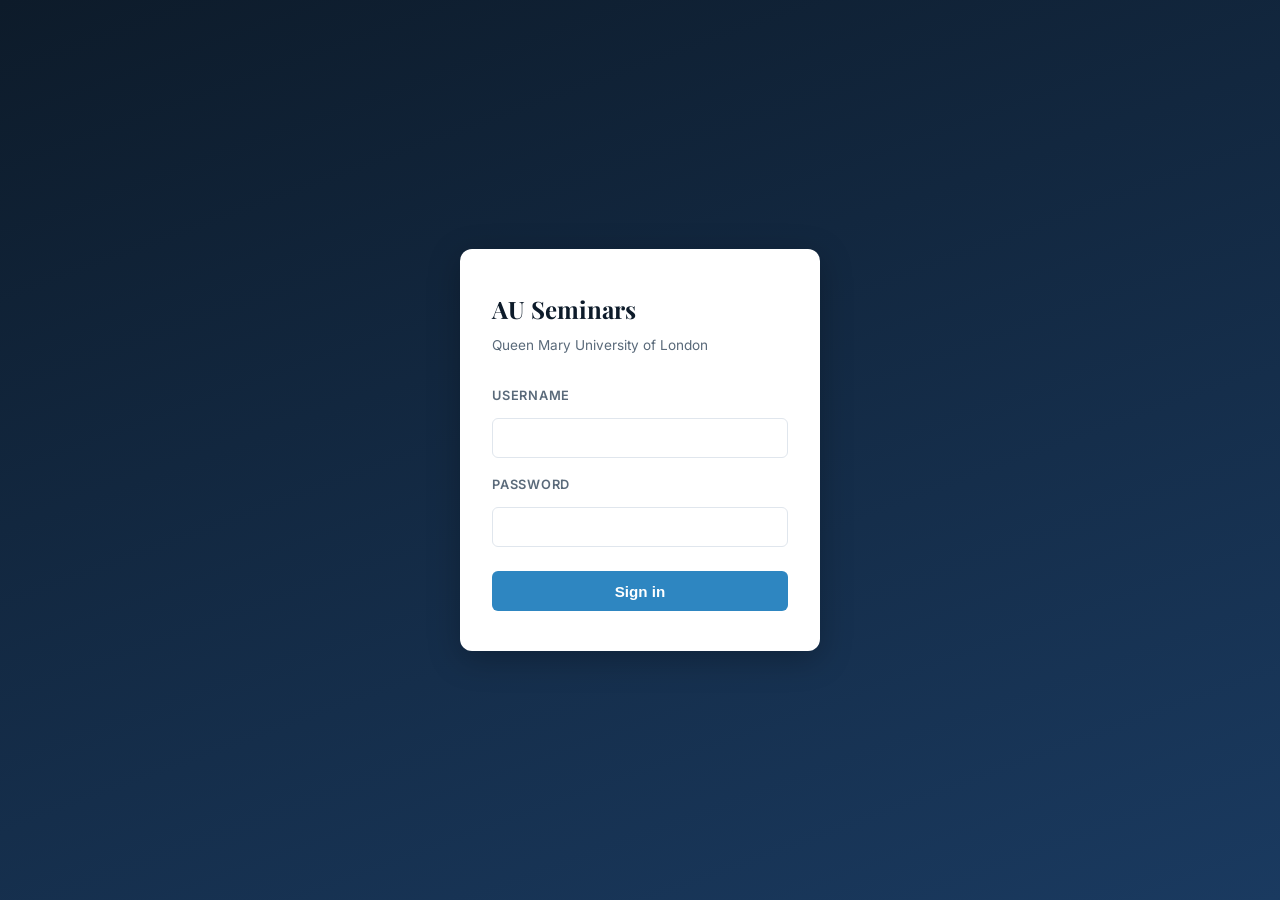
==== commit 6bbb8a55: "plasma seminar update" ====
--- a/index.html
+++ b/index.html
@@ -3,255 +3,1656 @@
 <head>
   <meta charset="UTF-8">
   <meta name="viewport" content="width=device-width, initial-scale=1.0">
-  <title>A. J. Winter — Astrophysicist</title>
-  <meta name="description" content="Andrew J. Winter — Royal Society University Research Fellow and Astrophysics Lecturer at Queen Mary University of London. Research on planet formation, protoplanetary discs, and star-forming environments.">
+  <title>Seminars — QMUL Astronomy Unit</title>
+  <meta name="description" content="QMUL Astronomy Unit seminar schedule for the academic year 2026/27. Friday seminars organised by the Plasma, Planets, and Cosmology groups.">
   <link rel="preconnect" href="https://fonts.googleapis.com">
   <link rel="preconnect" href="https://fonts.gstatic.com" crossorigin>
   <link href="https://fonts.googleapis.com/css2?family=Inter:wght@400;500;600;700&family=Playfair+Display:ital,wght@0,400;0,600;0,700;1,400&display=swap" rel="stylesheet">
-  <link rel="stylesheet" href="css/style.css">
+  <link rel="stylesheet" href="../css/style.css">
+  <style>
+    /* ---- Seminar page ---- */
+
+    .hero-seminars {
+      padding: 7rem 0 3.5rem;
+      background: linear-gradient(160deg, var(--navy) 0%, #1a3a60 100%);
+    }
+    .hero-seminars .hero-eyebrow { color: var(--accent-light); }
+    .hero-seminars h1 { color: #fff; }
+    .hero-seminars p  { color: rgba(255,255,255,.75); margin-top: .5rem; font-size: 1.05rem; }
+
+    /* Legend */
+    .legend {
+      display: flex;
+      gap: 1.5rem;
+      flex-wrap: wrap;
+      align-items: center;
+      padding: .9rem 1.25rem;
+      background: var(--bg-light);
+      border: 1px solid var(--border);
+      border-radius: var(--radius);
+      margin-bottom: 1.5rem;
+      font-size: .875rem;
+    }
+    .legend-item { display: flex; align-items: center; gap: .45rem; color: var(--text-muted); }
+    .ldot { width: 10px; height: 10px; border-radius: 50%; flex-shrink: 0; }
+    .ldot-unfilled   { background: #e74c3c; }
+    .ldot-provisional{ background: #f39c12; }
+    .ldot-confirmed  { background: #27ae60; }
+    .legend-sep { width: 1px; height: 20px; background: var(--border); }
+    .gbadge {
+      padding: .15rem .65rem; border-radius: 2rem;
+      font-size: .72rem; font-weight: 700; color: #fff; text-transform: uppercase; letter-spacing: .04em;
+    }
+    .g-plasma    { background: #2e86c1; }
+    .g-planets   { background: #8e44ad; }
+    .g-cosmology { background: #16a085; }
+
+    /* Filter tabs */
+    .filter-tabs { display: flex; gap: .4rem; flex-wrap: wrap; margin-bottom: 2rem; }
+    .ftab {
+      padding: .4rem 1rem; border-radius: 2rem;
+      border: 1px solid var(--border); background: var(--bg);
+      color: var(--text-muted); font-size: .85rem; font-weight: 500; cursor: pointer; transition: all .18s;
+    }
+    .ftab:hover { border-color: var(--accent); color: var(--accent); }
+    .ftab.active { background: var(--accent); border-color: var(--accent); color: #fff; }
+
+    /* Term divider */
+    .term-divider {
+      display: flex; align-items: center; gap: .8rem;
+      margin: 2rem 0 .8rem;
+    }
+    .term-divider h3 {
+      font-family: var(--font-sans); font-size: .78rem; font-weight: 700;
+      text-transform: uppercase; letter-spacing: .08em; color: var(--text-muted);
+      white-space: nowrap;
+    }
+    .term-divider::after { content:''; flex:1; height:1px; background: var(--border); }
+
+    /* Slot cards */
+    .slot-list { display: flex; flex-direction: column; gap: .65rem; }
+    .slot-card {
+      display: grid; grid-template-columns: 4px 1fr;
+      border-radius: var(--radius); box-shadow: var(--shadow);
+      overflow: hidden; border: 1px solid var(--border);
+      background: var(--bg-card); transition: transform .15s, box-shadow .15s;
+    }
+    .slot-card:hover { transform: translateX(4px); box-shadow: var(--shadow-hover); }
+    .slot-stripe { width: 4px; }
+    .slot-card.s-unfilled    .slot-stripe { background: #e74c3c; }
+    .slot-card.s-provisional .slot-stripe { background: #f39c12; }
+    .slot-card.s-confirmed   .slot-stripe { background: #27ae60; }
+    .slot-card.s-special     .slot-stripe { background: #8e44ad; }
+    .slot-card.s-special { background: #faf7fd; }
+    .slot-event { font-weight: 600; color: #6c3483; font-size: .95rem; }
+    .slot-event-note { font-size: .82rem; color: var(--text-muted); font-style: italic; margin-top: .15rem; }
+
+    .slot-body { padding: .9rem 1.2rem; }
+    .slot-top {
+      display: flex; justify-content: space-between; align-items: flex-start;
+      flex-wrap: wrap; gap: .4rem; margin-bottom: .45rem;
+    }
+    .slot-date { font-family: var(--font-serif); font-size: 1rem; font-weight: 600; color: var(--navy); }
+    .slot-badges { display: flex; align-items: center; gap: .5rem; flex-wrap: wrap; }
+
+    .status-badge {
+      display: flex; align-items: center; gap: .3rem;
+      font-size: .78rem; font-weight: 500; color: var(--text-muted);
+    }
+    .sdot { width: 8px; height: 8px; border-radius: 50%; }
+    .s-unfilled    .sdot { background: #e74c3c; }
+    .s-provisional .sdot { background: #f39c12; }
+    .s-confirmed   .sdot { background: #27ae60; }
+    .s-special     .sdot { background: #8e44ad; }
+
+    .slot-speaker { font-weight: 600; color: var(--navy); margin-bottom: .1rem; }
+    .slot-affil { font-size: .85rem; color: var(--text-muted); margin-bottom: .1rem; }
+    .slot-title { font-style: italic; color: var(--text); margin-bottom: .4rem; }
+    .slot-empty { color: var(--text-muted); font-size: .875rem; font-style: italic; }
+    .slot-host { font-size: .8rem; color: var(--text-muted); margin-top: .25rem; }
+    .slot-host strong { color: var(--navy); font-weight: 600; }
+    .abs-toggle {
+      font-size: .78rem; color: var(--accent); cursor: pointer;
+      background: none; border: none; padding: 0; text-decoration: underline; font-family: var(--font-sans);
+    }
+    .abs-text {
+      display: none; margin-top: .5rem; font-size: .865rem; color: var(--text-muted);
+      line-height: 1.65; padding: .7rem .9rem; background: var(--bg-light); border-radius: 4px;
+    }
+
+    /* Forms */
+    .form-card {
+      background: var(--bg-card); border: 1px solid var(--border);
+      border-radius: var(--radius); padding: 2rem; box-shadow: var(--shadow);
+    }
+    .form-note-box {
+      background: rgba(46,134,193,.07); border: 1px solid rgba(46,134,193,.22);
+      border-radius: var(--radius); padding: .85rem 1.1rem;
+      margin-bottom: 1.5rem; font-size: .875rem; color: var(--navy-mid);
+    }
+    .fgrid {
+      display: grid; grid-template-columns: repeat(auto-fit, minmax(230px, 1fr));
+      gap: 1.1rem; margin-bottom: 1.25rem;
+    }
+    .fg { display: flex; flex-direction: column; gap: .35rem; }
+    .fg.full { grid-column: 1 / -1; }
+    .fg label { font-size: .85rem; font-weight: 600; color: var(--navy); }
+    .fg input, .fg select, .fg textarea {
+      padding: .6rem .85rem; border: 1px solid var(--border); border-radius: var(--radius);
+      font-family: var(--font-sans); font-size: .9rem; color: var(--text);
+      background: var(--bg); transition: border-color .2s; width: 100%;
+    }
+    .fg input:focus, .fg select:focus, .fg textarea:focus {
+      outline: none; border-color: var(--accent);
+    }
+    .fg textarea { resize: vertical; min-height: 110px; }
+
+    .sbtn {
+      display: inline-flex; align-items: center; gap: .45rem;
+      padding: .7rem 1.6rem; border-radius: var(--radius); border: none;
+      font-family: var(--font-sans); font-size: .95rem; font-weight: 600; cursor: pointer; transition: background .2s;
+    }
+    .sbtn-primary { background: var(--accent); color: #fff; }
+    .sbtn-primary:hover { background: var(--navy-mid); }
+    .sbtn-secondary { background: var(--bg); color: var(--accent); border: 2px solid var(--accent); }
+    .sbtn-secondary:hover { background: var(--accent); color: #fff; }
+
+    .fn { font-size: .8rem; color: var(--text-muted); margin-top: .6rem; }
+
+    .swap-arrow { text-align: center; font-size: 1.6rem; color: var(--text-muted); margin: .6rem 0; }
+
+    /* Loading / empty */
+    .loading { text-align: center; padding: 3rem; color: var(--text-muted); }
+    @keyframes spin { to { transform: rotate(360deg); } }
+    .spinner {
+      display: inline-block; width: 18px; height: 18px;
+      border: 2px solid var(--border); border-top-color: var(--accent);
+      border-radius: 50%; animation: spin .8s linear infinite; vertical-align: middle; margin-left: .4rem;
+    }
+    .no-slots { padding: 2rem; text-align: center; color: var(--text-muted); font-style: italic; }
+
+    @media (max-width: 600px) {
+      .slot-top { flex-direction: column; }
+      .legend { gap: .75rem; }
+      .legend-sep { display: none; }
+    }
+
+    /* ── Invite a Speaker section ─────────────────────────────── */
+    .guidance-block {
+      margin-bottom: 2rem;
+      max-width: 72ch;
+    }
+    .guidance-heading {
+      font-family: var(--font-sans);
+      font-size: .8rem;
+      font-weight: 700;
+      letter-spacing: .08em;
+      text-transform: uppercase;
+      color: var(--accent);
+      border-bottom: 2px solid var(--border);
+      padding-bottom: .4rem;
+      margin: 0 0 1rem;
+    }
+    .guidance-block p {
+      font-size: .925rem;
+      color: var(--text-muted);
+      line-height: 1.7;
+      margin: 0 0 .85rem;
+    }
+    .guidance-block p:last-child { margin-bottom: 0; }
+    .guidance-list {
+      margin: .25rem 0 0 1.1rem;
+      padding: 0;
+      font-size: .925rem;
+      color: var(--text-muted);
+      line-height: 1.7;
+    }
+    .guidance-list li { margin-bottom: .5rem; }
+    .guidance-list strong { color: var(--navy); }
+    .req { color: #e74c3c; font-weight: 700; }
+
+    /* Recent speakers */
+    .recent-year {
+      margin-bottom: 2.5rem;
+    }
+    .recent-year-heading {
+      font-family: var(--font-serif);
+      font-size: 1.15rem;
+      font-weight: 600;
+      color: var(--navy);
+      margin: 0 0 1rem;
+      padding-bottom: .5rem;
+      border-bottom: 2px solid var(--border);
+    }
+    .recent-terms {
+      display: grid;
+      grid-template-columns: repeat(auto-fit, minmax(220px, 1fr));
+      gap: 1.5rem;
+    }
+    .recent-term-heading {
+      font-family: var(--font-sans);
+      font-size: .72rem;
+      font-weight: 700;
+      letter-spacing: .08em;
+      text-transform: uppercase;
+      color: var(--accent);
+      margin: 0 0 .65rem;
+    }
+    .recent-list {
+      list-style: none;
+      margin: 0; padding: 0;
+      display: flex;
+      flex-direction: column;
+      gap: .35rem;
+    }
+    .recent-list li {
+      display: flex;
+      align-items: baseline;
+      gap: .5rem;
+      font-size: .875rem;
+    }
+    .rs-name { color: var(--text); font-weight: 500; }
+    .rs-inst { color: var(--text-muted); font-size: .8rem; }
+    .rs-inreach {
+      font-size: .7rem; font-weight: 700; letter-spacing: .04em;
+      text-transform: uppercase; color: #fff;
+      background: #8e44ad; border-radius: 2rem;
+      padding: .1rem .5rem;
+    }
+
+    .contacts-strip {
+      display: flex;
+      align-items: center;
+      flex-wrap: wrap;
+      gap: .75rem;
+    }
+    .contacts-label {
+      font-size: .72rem;
+      font-weight: 700;
+      text-transform: uppercase;
+      letter-spacing: .08em;
+      color: var(--text-muted);
+      margin-right: .25rem;
+      white-space: nowrap;
+    }
+    .contact-chip {
+      display: flex;
+      align-items: center;
+      gap: .5rem;
+      background: var(--bg-light);
+      border: 1px solid var(--border);
+      border-radius: 2rem;
+      padding: .3rem .85rem .3rem .5rem;
+      font-size: .82rem;
+    }
+    .contact-chip-group {
+      font-weight: 700;
+      font-size: .7rem;
+      text-transform: uppercase;
+      letter-spacing: .05em;
+      color: #fff;
+      padding: .15rem .55rem;
+      border-radius: 2rem;
+    }
+    .contact-chip.g-planets  .contact-chip-group { background: #8e44ad; }
+    .contact-chip.g-plasma   .contact-chip-group { background: #2e86c1; }
+    .contact-chip.g-cosmology .contact-chip-group { background: #16a085; }
+    .contact-chip-name { color: var(--navy); font-weight: 600; }
+    .contact-chip-tbd  { color: var(--text-muted); font-weight: 400; font-style: italic; }
+    .contact-chip-email { color: var(--accent); text-decoration: none; font-size: .8rem; }
+    .contact-chip-email:hover { text-decoration: underline; }
+
+    .email-draft-grid {
+      display: grid;
+      grid-template-columns: repeat(auto-fit, minmax(300px, 1fr));
+      gap: 1.25rem;
+    }
+    .email-draft-card {
+      background: #fff; border: 1px solid var(--border);
+      border-radius: var(--radius); padding: 1.75rem;
+      box-shadow: var(--shadow); position: relative;
+    }
+    .email-draft-card h3 { font-size: 1.1rem; margin-bottom: 0; }
+    .email-draft-num {
+      width: 32px; height: 32px; border-radius: 50%;
+      background: var(--accent); color: #fff;
+      font-weight: 700; font-size: .9rem;
+      display: flex; align-items: center; justify-content: center;
+      margin-bottom: .75rem;
+    }
+    .dates-preview {
+      background: var(--bg-light); border: 1px solid var(--border);
+      border-radius: 6px; padding: .75rem 1rem;
+      font-family: monospace; font-size: .82rem;
+      color: var(--navy); white-space: pre-line; min-height: 56px;
+    }
+    .logistics-list {
+      padding-left: 1.1rem; margin: 0;
+      font-size: .85rem; color: var(--text-muted); line-height: 1.9;
+    }
+    .sbtn-dl {
+      display: flex; align-items: center; justify-content: center; gap: .4rem;
+      padding: .65rem 1rem; border-radius: var(--radius);
+      border: 2px solid var(--accent); background: #fff; color: var(--accent);
+      font-family: var(--font-sans); font-size: .875rem; font-weight: 600;
+      cursor: pointer; text-decoration: none; transition: all .18s;
+      margin-top: .6rem; width: 100%; text-align: center;
+    }
+    .sbtn-dl:hover { background: var(--accent); color: #fff; }
+
+    @media (max-width: 600px) {
+      .email-draft-grid { grid-template-columns: 1fr; }
+    }
+  </style>
 </head>
 <body>
 
-  <!-- Navigation -->
-  <nav>
-    <div class="nav-inner">
-      <a href="index.html" class="nav-brand">A. J. Winter</a>
-      <button class="nav-toggle" aria-label="Toggle menu" onclick="this.nextElementSibling.classList.toggle('open')">
-        <span></span><span></span><span></span>
-      </button>
-      <ul class="nav-links">
-        <li><a href="index.html" class="active">Home</a></li>
-        <li><a href="research.html">Research</a></li>
-        <li><a href="software.html">Software</a></li>
-        <li><a href="teaching.html">Teaching</a></li>
-        <li><a href="cv.html">CV</a></li>
-        <li><a href="publications.html">Publications</a></li>
-        <li><a href="seminars/">Seminars</a></li>
-      </ul>
+  <!-- Login gate -->
+  <div id="login-gate" style="display:none;position:fixed;inset:0;z-index:9999;
+       background:linear-gradient(160deg,var(--navy) 0%,#1a3a60 100%);
+       align-items:center;justify-content:center;">
+    <div style="background:#fff;border-radius:12px;padding:2.5rem 2rem;width:100%;max-width:360px;box-shadow:0 8px 32px rgba(0,0,0,.25);">
+      <p style="font-family:var(--font-serif);font-size:1.5rem;font-weight:700;color:var(--navy);margin:0 0 .25rem;">AU Seminars</p>
+      <p style="font-size:.85rem;color:var(--text-muted);margin:0 0 1.75rem;">Queen Mary University of London</p>
+      <div class="fg" style="margin-bottom:1rem;">
+        <label for="lg-user" style="font-size:.8rem;font-weight:600;color:var(--text-muted);text-transform:uppercase;letter-spacing:.06em;">Username</label>
+        <input id="lg-user" type="text" autocomplete="username" style="width:100%;margin-top:.35rem;padding:.6rem .85rem;border:1px solid var(--border);border-radius:6px;font-size:.95rem;" >
+      </div>
+      <div class="fg" style="margin-bottom:1.5rem;">
+        <label for="lg-pass" style="font-size:.8rem;font-weight:600;color:var(--text-muted);text-transform:uppercase;letter-spacing:.06em;">Password</label>
+        <input id="lg-pass" type="password" autocomplete="current-password" style="width:100%;margin-top:.35rem;padding:.6rem .85rem;border:1px solid var(--border);border-radius:6px;font-size:.95rem;" >
+      </div>
+      <p id="lg-err" style="display:none;color:#e74c3c;font-size:.85rem;margin:-1rem 0 1rem;">Incorrect username or password.</p>
+      <button onclick="doLogin()" style="width:100%;padding:.7rem;background:var(--accent);color:#fff;border:none;border-radius:6px;font-size:.95rem;font-weight:600;cursor:pointer;">Sign in</button>
     </div>
-  </nav>
+  </div>
+
+  <!-- Main content (hidden until logged in) -->
+  <div id="page-content" style="display:none;">
 
   <!-- Hero -->
-  <header class="hero">
+  <header class="hero-seminars">
     <div class="container">
-      <div class="hero-grid">
-        <div class="fade-up">
-          <span class="hero-eyebrow">Astrophysicist</span>
-          <h1>Andrew J. Winter</h1>
-          <p class="hero-title-sub">Royal Society University Research Fellow &amp; Lecturer<br>Queen Mary University of London</p>
-
-          <div class="info-pills">
-            <span class="pill">&#127759; London, UK</span>
-            <span class="pill">&#127968; QMUL</span>
-            <span class="pill">&#9733; Royal Society URF</span>
-            <span class="pill">&#129309; MPG Partner Group Leader</span>
-          </div>
-
-          <p class="hero-bio">
-            I study how the large-scale star formation environment shapes the planets that eventually emerge —
-            including our own Solar System. My work spans analytic theory, protoplanetary disc evolution,
-            and stellar dynamics across timescales from a few million to billions of years.
-          </p>
-
-          <div class="hero-actions">
-            <a href="research.html" class="btn btn-primary">Explore Research &#8594;</a>
-            <a href="cv.html" class="btn btn-outline">View CV</a>
-            <a href="mailto:andrew.winter@qmul.ac.uk" class="btn btn-outline">Get in Touch</a>
-          </div>
-        </div>
-
-        <div class="hero-photo fade-up fade-up-2">
-          <img src="img/AWinter_photo.jpg" alt="Andrew J. Winter">
-        </div>
-      </div>
+      <span class="hero-eyebrow">Queen Mary University of London</span>
+      <h1>Astronomy Unit Seminars</h1>
+      <p>Academic Year 2026/27 &mdash; Friday Programme</p>
     </div>
   </header>
 
-  <!-- Research overview -->
-  <section id="research">
+  <!-- ── Group contacts ───────────────────────────────────────── -->
+  <div style="background:#fff;border-bottom:1px solid var(--border);padding:1.25rem 0;">
     <div class="container">
-      <p class="section-label">What I Work On</p>
-      <h2 class="section-heading">Research Themes</h2>
-      <p class="section-intro">
-        My research spans phenomena on widely different scales — from disc physics around young stars
-        to the long-term dynamics of globular clusters.
-      </p>
-
-      <div class="cards-grid">
-
-        <div class="card">
-          <div class="card-img">
-            <img src="img/proplyd_ESO.jpg" alt="Proplyd in the Orion Nebula">
-            <p class="img-credit">Image: <a href="https://www.eso.org/public/images/potw2423a/" target="_blank" rel="noopener">ESO/M. L. Aru et al.</a></p>
+      <div class="contacts-strip">
+        <span class="contacts-label">Group contacts</span>
+        <div class="contact-chip g-planets">
+          <span class="contact-chip-group">Planets</span>
+          <span class="contact-chip-name">Andrew Winter</span>
+          <a href="mailto:andrew.winter@qmul.ac.uk" class="contact-chip-email">andrew.winter@qmul.ac.uk</a>
+        </div>
+        <div class="contact-chip g-plasma">
+          <span class="contact-chip-group">Plasma</span>
+          <span class="contact-chip-name">Laura Vuorinen</span>
+          <a href="mailto:l.vuorinen@qmul.ac.uk" class="contact-chip-email">l.vuorinen@qmul.ac.uk</a>
+        </div>
+        <div class="contact-chip g-plasma">
+          <span class="contact-chip-group">Plasma</span>
+          <span class="contact-chip-name">Martin Lindberg</span>
+          <a href="mailto:m.lindberg@qmul.ac.uk" class="contact-chip-email">m.lindberg@qmul.ac.uk</a>
+        </div>
+        <div class="contact-chip g-cosmology">
+          <span class="contact-chip-group">Cosmology</span>
+          <span class="contact-chip-name">Laura Iacconi</span>
+          <a href="mailto:l.iacconi@qmul.ac.uk" class="contact-chip-email">l.iacconi@qmul.ac.uk</a>
+        </div>
+      </div>
+    </div>
+  </div>
+
+  <!-- ── Invite a Speaker ─────────────────────────────────────── -->
+  <section id="invite" style="background:var(--bg-light)">
+    <div class="container">
+      <p class="section-label">For Group Organisers</p>
+      <h2 class="section-heading">Inviting a Speaker</h2>
+
+      <!-- Sub-section 1: Who makes a good speaker -->
+      <div class="guidance-block">
+        <h3 class="guidance-heading">Who would make a good seminar speaker?</h3>
+        <p>Our seminars are intended to serve the whole Astronomy Unit, so we generally aim for more senior researchers — people who can offer a broad perspective on a field rather than a single paper or highly focused result. That said, there are always exceptions: junior researchers who have produced genuinely exciting work are very welcome, and quality of science and communication should always come first.</p>
+        <p>Please be mindful of our budget constraints when inviting speakers from further afield. Our budget does not typically cover international flights, so speakers based in the UK or within easy travelling distance should be the priority. Groups are encouraged to invite visitors whose travel costs are already covered by other means — this is an excellent way to make the most of the budget. If you believe there is a strong case for inviting someone from abroad at the AU&rsquo;s expense, please discuss this with your group contact before extending an invitation.</p>
+        <p>We actively encourage groups to look beyond their own immediate research area. When assembling the programme, please also be mindful of our Athena SWAN commitment to gender balance.</p>
+      </div>
+
+      <!-- Sub-section 2: Choosing a date -->
+      <div class="guidance-block">
+        <h3 class="guidance-heading">Choosing a date</h3>
+        <p>The seminar schedule for the academic year is shown in the calendar below. Seminars take place on <strong>Fridays</strong> during term time, with the second Friday of each month kept free for <a href="https://ras.ac.uk" target="_blank" rel="noopener">Royal Astronomical Society</a> meetings in London — these slots will not appear in the schedule.</p>
+        <p>The remaining Fridays are divided between the three research groups — Plasma, Planets, and Cosmology — rotating across the year. Each group is responsible for filling its own allocated slots. The calendar shows which slots are unfilled, provisionally booked, or confirmed, and which group each belongs to, so you can quickly see what is available for your group.</p>
+        <p>If your group&rsquo;s assigned slot does not work for the speaker you have in mind, you can request a swap with another group using the form further down this page. Fill in your slot and the target slot and a draft email will be generated to the relevant group contact, with the seminar organiser CC&rsquo;d.</p>
+      </div>
+
+      <!-- Sub-section 3: Guidelines for the talk -->
+      <div class="guidance-block">
+        <h3 class="guidance-heading">Guidelines for the talk</h3>
+        <p>When inviting a speaker, please pass on the following requests:</p>
+        <ul class="guidance-list">
+          <li><strong>Career path slide.</strong> We ask all speakers to include a short section on their career trajectory. Students and early-career researchers in the unit find it genuinely valuable to see the diverse routes people take into research.</li>
+          <li><strong>Broad accessibility.</strong> Talks should be pitched to a general astrophysics audience spanning plasma physics, planet formation, and cosmology, and should be accessible to junior researchers. Avoid assuming specialist knowledge outside the speaker&rsquo;s own area.</li>
+          <li><strong>Accessible abstract and title.</strong> The abstract and title will appear on our website and be circulated to the unit. Please ask speakers to keep them jargon-light and broadly intelligible.</li>
+          <li><strong>Publicity image.</strong> If possible, ask for a figure or image we can use to advertise the talk on the AU website.</li>
+        </ul>
+      </div>
+
+      <!-- Sub-section 3: Logistical organisation -->
+      <div class="guidance-block">
+        <h3 class="guidance-heading">Logistical organisation</h3>
+        <p>For speakers travelling significant distances, the AU budget can cover one night&rsquo;s accommodation on campus via <strong>Academic Lets</strong>. If you think this applies, ask the speaker whether they would like to arrange this. If so, email <a href="mailto:academiclets@qmul.ac.uk">academiclets@qmul.ac.uk</a> to arrange it — there is a draft email in the workflow steps below.</p>
+        <p>For speakers making the journey on the day, we also offer a subsidised pub lunch at 13:00 before the seminar. Speaker costs are covered in full; AU students get lunch capped at &pound;10 and postdocs capped at &pound;15. The host is responsible for covering the remaining costs on the day and claiming them back — see the hosting duties step below for details.</p>
+        <p>Travel expenses are reimbursed by the university using budget code <strong>SPC4005B</strong>. The logistics email draft includes full instructions and a link to the expense claim form.</p>
+      </div>
+
+      <!-- Sub-section: In-reach seminar -->
+      <div class="guidance-block">
+        <h3 class="guidance-heading">In-reach seminars</h3>
+        <p>Once or twice a year we aim to invite a speaker from outside astronomy — particularly people working in industry who apply skills or knowledge developed in a research context to different problems. These talks offer a valuable perspective on career paths beyond academia and broaden the range of the programme. An in-reach seminar can fill any available slot in the schedule.</p>
+        <p>If you have someone in mind who you think would make a good in-reach speaker, please use the nomination form at the bottom of this page. Nominations can be made anonymously — only the speaker&rsquo;s name and a brief justification are required. The seminar organiser will follow up with nominees directly.</p>
+      </div>
+
+      <!-- Workflow steps -->
+      <h3 class="guidance-heading" style="margin-top:2rem;">Organising a seminar: step by step</h3>
+      <div class="email-draft-grid">
+
+        <!-- Step 1: Invitation email -->
+        <div class="email-draft-card">
+          <div class="email-draft-num">1</div>
+          <h3>Initial Invitation</h3>
+          <p style="color:var(--text-muted);font-size:.875rem;margin:.5rem 0 1.25rem;">
+            Send to a potential speaker to gauge interest and available dates.
+          </p>
+          <div class="fg" style="margin-bottom:.85rem;">
+            <label for="invite-group">Your group (filters available dates)</label>
+            <select id="invite-group" onchange="updateInviteDates()">
+              <option value="">Select group&hellip;</option>
+              <option value="plasma">Plasma</option>
+              <option value="planets">Planets</option>
+              <option value="cosmology">Cosmology</option>
+            </select>
           </div>
-          <h3>External Photoevaporation</h3>
-          <p>How radiation from nearby massive stars strips material from protoplanetary discs, setting limits on planet formation in clustered environments.</p>
-          <a href="research.html#photoevaporation" class="card-link">Read more &#8594;</a>
-        </div>
-
-        <div class="card">
-          <div class="card-img">
-            <img src="img/encounter_Cuello.png" alt="Synthetic scattered light image of a stellar flyby encounter">
-            <p class="img-credit">Image: <a href="https://ui.adsabs.harvard.edu/abs/2020MNRAS.491..504C/abstract" target="_blank" rel="noopener">Cuello et al. (2020)</a></p>
-          </div>
-          <h3>Star–Disc Encounters</h3>
-          <p>Gravitational flybys between passing stars can truncate discs and sculpt the architecture of forming planetary systems.</p>
-          <a href="research.html#encounters" class="card-link">Read more &#8594;</a>
-        </div>
-
-        <div class="card">
-          <div class="card-img">
-            <img src="img/AB_Aur_scatteredlight.jpg" alt="AB Aurigae scattered light image">
-            <p class="img-credit">Image: <a href="https://www.eso.org/public/germany/images/eso2008a/" target="_blank" rel="noopener">ESO/Boccaletti et al.</a></p>
-          </div>
-          <h3>Late-Stage Infall</h3>
-          <p>Mechanisms by which discs are replenished by infalling material from the surrounding interstellar medium, even after the protostellar phase.</p>
-          <a href="research.html#infall" class="card-link">Read more &#8594;</a>
-        </div>
-
-        <div class="card">
-          <div class="card-img">
-            <img src="img/Lupus3_core.png" alt="Lupus 3 star-forming region, Spitzer/MIPS 24 micron">
-            <p class="img-credit">Image: Lupus 3 &mdash; Spitzer/MIPS 24&thinsp;&mu;m</p>
-          </div>
-          <h3>Local Star-Forming Regions</h3>
-          <p>Comparing observed disc populations in nearby clusters — Orion, Lupus, Taurus — with theoretical models of environmental processing.</p>
-          <a href="research.html#local" class="card-link">Read more &#8594;</a>
-        </div>
-
-        <div class="card">
-          <div class="card-img">
-            <img src="img/omega_centauri.jpg" alt="Omega Centauri globular cluster">
-            <p class="img-credit">Image: <a href="https://www.eso.org/public/images/eso0844a/" target="_blank" rel="noopener">ESO</a></p>
-          </div>
-          <h3>Dense &amp; Cluster Environments</h3>
-          <p>How brown dwarfs, planets, and multiple stellar populations form and survive in dense clusters and globular clusters — from million-year disc timescales to gigayear dynamical evolution.</p>
-          <a href="research.html#dense" class="card-link">Read more &#8594;</a>
-        </div>
-
-        <div class="card">
-          <div class="card-img">
-            <img src="img/warped_disc_cropped_temp_wbkg.png" alt="Warped protoplanetary disc simulation">
-          </div>
-          <h3>Dynamics of Protoplanetary Discs</h3>
-          <p>Warped disc structures and molecular line kinematics as probes of embedded planets, misaligned companions, and large-scale disc physics observable with ALMA.</p>
-          <a href="research.html#disc-dynamics" class="card-link">Read more &#8594;</a>
+          <p style="font-size:.78rem;color:var(--text-muted);margin-bottom:.4rem;font-weight:600;">AVAILABLE DATES (unfilled/provisional slots):</p>
+          <div class="dates-preview" id="invite-dates-preview"><em style="color:var(--text-muted)">Select your group above&hellip;</em></div>
+          <button class="sbtn sbtn-primary" style="width:100%;margin-top:1.1rem;" onclick="openInviteEmail(false)">
+            &#9993; Open Draft Invitation Email
+          </button>
+        </div>
+
+        <!-- Step 2: Logistics email -->
+        <div class="email-draft-card">
+          <div class="email-draft-num">2</div>
+          <h3>Logistics &amp; Details</h3>
+          <p style="color:var(--text-muted);font-size:.875rem;margin:.5rem 0 1.25rem;">
+            Send once the speaker has confirmed. Covers everything they need to know.
+          </p>
+          <ul class="logistics-list">
+            <li>Request for title, abstract &amp; publicity image</li>
+            <li>Venue &mdash; G. O. Jones building, 15:00</li>
+            <li>Lunch from 13:00 at Mile End</li>
+            <li>Career path slide request</li>
+            <li>Accessible talk guidance</li>
+            <li>Expense instructions &amp; budget code (SPC4005B)</li>
+          </ul>
+          <label style="display:flex;align-items:center;gap:.6rem;margin-top:1.1rem;font-size:.875rem;cursor:pointer;">
+            <input type="checkbox" id="log-pub" style="width:1rem;height:1rem;cursor:pointer;">
+            Speaker is travelling (include pub lunch invite)
+          </label>
+          <button class="sbtn sbtn-primary" style="width:100%;margin-top:.75rem;" onclick="openLogisticsEmail()">
+            &#9993; Open Draft Logistics Email
+          </button>
+          <a href="Expense%20Claim%20Template%20-%20Jan%202026.xlsx" download class="sbtn-dl">
+            &#8595; Download Expense Claim Form
+          </a>
+        </div>
+
+        <!-- Step 3: Submit speaker details -->
+        <div class="email-draft-card">
+          <div class="email-draft-num">3</div>
+          <h3>Submit Speaker Details</h3>
+          <p style="color:var(--text-muted);font-size:.875rem;margin:.5rem 0 1.25rem;">
+            Once a speaker has confirmed, submit their details using the form further down this page.
+            This sends the information to the seminar organiser and updates the schedule.
+          </p>
+          <ul class="logistics-list">
+            <li>Speaker name &amp; affiliation</li>
+            <li>Designated host (your name)</li>
+            <li>Seminar title &amp; abstract</li>
+          </ul>
+          <a href="#submit" class="sbtn sbtn-primary"
+             style="display:block;width:100%;text-align:center;margin-top:1.1rem;text-decoration:none;">
+            &#8595; Go to Submission Form
+          </a>
+        </div>
+
+        <!-- Step 4: Accommodation (if needed) -->
+        <div class="email-draft-card">
+          <div class="email-draft-num">4</div>
+          <h3>Accommodation (if needed)</h3>
+          <p style="color:var(--text-muted);font-size:.875rem;margin:.5rem 0 1.25rem;">
+            If the speaker is travelling far and would like to stay overnight, one night&rsquo;s on-campus accommodation can be arranged through Academic Lets at the AU&rsquo;s expense.
+          </p>
+          <ul class="logistics-list">
+            <li>Ask the speaker if they need overnight accommodation</li>
+            <li>Email <strong>academiclets@qmul.ac.uk</strong> with the speaker&rsquo;s name, date of the seminar, and arrival/departure</li>
+            <li>CC the speaker so they can coordinate directly</li>
+          </ul>
+          <button class="sbtn sbtn-primary" style="width:100%;margin-top:1.1rem;" onclick="openAccommodationEmail()">
+            &#9993; Open Draft Accommodation Email
+          </button>
+        </div>
+
+        <!-- Step 5: Hosting duties -->
+        <div class="email-draft-card">
+          <div class="email-draft-num">5</div>
+          <h3>Hosting Duties</h3>
+          <p style="color:var(--text-muted);font-size:.875rem;margin:.5rem 0 1.25rem;">
+            As the designated host, you are the speaker&rsquo;s main point of contact for the day. Please make sure you:
+          </p>
+          <ul class="logistics-list">
+            <li>Get in touch with the speaker ahead of the event to introduce yourself and confirm arrangements</li>
+            <li>Meet the speaker on their arrival at the G.&thinsp;O. Jones building</li>
+            <li>Take the speaker for the pub lunch at 13:00, if this was offered — you cover the costs on the day and claim them back afterwards. If this is a problem, speak to your group&rsquo;s nominated contact before the event</li>
+            <li>Purchase refreshments on the morning of the seminar (up to around &pound;40, to be reimbursed)</li>
+            <li>Introduce the speaker at the seminar</li>
+            <li>Stay for refreshments with the speaker after the talk</li>
+          </ul>
+        </div>
+
+        <!-- Step 6: Claim expenses -->
+        <div class="email-draft-card">
+          <div class="email-draft-num">6</div>
+          <h3>Claim Expenses</h3>
+          <p style="color:var(--text-muted);font-size:.875rem;margin:.5rem 0 1.25rem;">
+            After the seminar, claim back any costs you covered (pub lunch, refreshments, etc.) using the AU budget code <strong>SPC4005B</strong>. There are two ways to do this:
+          </p>
+          <ul class="logistics-list">
+            <li><strong>T4 expenses system</strong> — if you have access, you can submit online via <a href="https://ubw.unit4cloud.com/uk_qml_prod_web/" target="_blank" rel="noopener">Unit4 Business World</a> using budget code SPC4005B</li>
+            <li><strong>Expense claim form</strong> — fill in the form, attach receipts, and email to <a href="mailto:spcs-operations@qmul.ac.uk">spcs-operations@qmul.ac.uk</a>, stating you hosted an AU seminar and are claiming expenses (CC <a href="mailto:andrew.winter@qmul.ac.uk">andrew.winter@qmul.ac.uk</a>)</li>
+          </ul>
+          <a href="Expense%20Claim%20Template%20-%20Jan%202026.xlsx" download class="sbtn-dl" style="margin-top:1.1rem;">
+            &#8595; Download Expense Claim Form
+          </a>
         </div>
 
       </div>
     </div>
   </section>
 
-  <!-- About -->
-  <section id="about">
+  <!-- ── Calendar ──────────────────────────────────────────────── -->
+  <section id="calendar">
     <div class="container">
-      <div class="about-grid">
-        <div class="about-text">
-          <p class="section-label">Background</p>
-          <h2 class="section-heading">About Me</h2>
-
-          <p>
-            I am a Royal Society University Research Fellow and Lecturer in Astrophysics at
-            Queen Mary University of London (QMUL), a position I have held since May 2025.
-          </p>
-          <p>
-            I completed a Master's degree in Mathematics &amp; Physics at the University of Warwick
-            (2011–2015), followed by a PhD at the Institute of Astronomy, University of Cambridge (2019),
-            supervised by Professor Cathie Clarke.
-          </p>
-          <p>
-            I have since held postdoctoral positions at the University of Leicester, Heidelberg University
-            as a Humboldt Fellow, and the Observatoire de la Côte d'Azur in Nice as a Marie Curie Fellow.
-            I was also a visiting scholar at the Max Planck Institut für Astronomie in Heidelberg.
-          </p>
-          <p>
-            My research asks the question: <em>how does the environment in which a star is born
-            influence the planets that eventually form around it?</em> Answering it requires connecting the
-            physics of protoplanetary discs to the large-scale dynamics of star-forming regions and clusters.
-          </p>
-        </div>
-
-        <div>
-          <div class="sidebar-box">
-            <h4>Positions Held</h4>
-            <ul class="sidebar-list">
-              <li>
-                <strong>Royal Society URF &amp; Lecturer</strong>
-                QMUL — 2025–present
-              </li>
-              <li>
-                <strong>Marie Curie Fellow</strong>
-                OCA, Nice — postdoc
-              </li>
-              <li>
-                <strong>Humboldt Fellow</strong>
-                Heidelberg University — postdoc
-              </li>
-              <li>
-                <strong>Postdoctoral Researcher</strong>
-                University of Leicester
-              </li>
-              <li>
-                <strong>PhD — Astronomy</strong>
-                University of Cambridge, 2019
-              </li>
-              <li>
-                <strong>MPhys — Math &amp; Physics</strong>
-                University of Warwick, 2015
-              </li>
+      <p class="section-label">Schedule Overview</p>
+      <h2 class="section-heading">Seminar Calendar</h2>
+      <p class="section-intro">
+        Seminars are held on Fridays at 15:00 during term time.
+        The second Friday of each month is kept free for RAS meetings. Each slot is assigned to one of the three research groups.
+      </p>
+
+      <!-- Legend -->
+      <div class="legend">
+        <div class="legend-item"><span class="ldot ldot-unfilled"></span>Unfilled</div>
+        <div class="legend-item"><span class="ldot ldot-provisional"></span>Provisional</div>
+        <div class="legend-item"><span class="ldot ldot-confirmed"></span>Confirmed</div>
+        <div class="legend-sep"></div>
+        <div class="legend-item"><span class="gbadge g-plasma">Plasma</span></div>
+        <div class="legend-item"><span class="gbadge g-planets">Planets</span></div>
+        <div class="legend-item"><span class="gbadge g-cosmology">Cosmology</span></div>
+      </div>
+
+      <!-- Filter tabs -->
+      <div class="filter-tabs">
+        <button class="ftab active" onclick="setFilter('all',this)">All Terms</button>
+        <button class="ftab" onclick="setFilter('autumn',this)">Autumn 2026</button>
+        <button class="ftab" onclick="setFilter('spring',this)">Spring 2027</button>
+        <button class="ftab" onclick="setFilter('summer',this)">Summer 2027</button>
+      </div>
+
+      <div id="cal-container">
+        <div class="loading">Loading schedule<span class="spinner"></span></div>
+      </div>
+    </div>
+  </section>
+
+  <!-- ── Recent speakers ──────────────────────────────────────── -->
+  <section id="recent">
+    <div class="container">
+      <p class="section-label">For Reference</p>
+      <h2 class="section-heading">Recent Speakers</h2>
+      <p class="section-intro">
+        When inviting speakers, please bear in mind who has spoken recently — as a general rule we try to avoid repeat invitations within a two-year window. The lists below cover the last three academic years.
+      </p>
+
+      <!-- 2025/26 -->
+      <div class="recent-year">
+        <h3 class="recent-year-heading">2025/26</h3>
+        <div class="recent-terms">
+          <div class="recent-term">
+            <h4 class="recent-term-heading">Autumn 2025</h4>
+            <ul class="recent-list">
+              <li><span class="rs-name">Richard Anslow</span><span class="rs-inst">IoA / Cambridge</span></li>
+              <li><span class="rs-name">Ignas Juodžbalis</span><span class="rs-inst">Kavli / Cambridge</span></li>
+              <li><span class="rs-name">Imogen Gingell</span><span class="rs-inst">Southampton</span></li>
+              <li><span class="rs-name">David Clements</span><span class="rs-inst">Imperial</span></li>
+              <li><span class="rs-name">John Ilee</span><span class="rs-inst">Leeds</span></li>
+              <li><span class="rs-name">Claudia Maraston</span><span class="rs-inst">Portsmouth</span></li>
+              <li><span class="rs-name">Syksy Räsänen</span><span class="rs-inst">Helsinki</span></li>
             </ul>
           </div>
-        </div>
-      </div>
+          <div class="recent-term">
+            <h4 class="recent-term-heading">Spring 2026</h4>
+            <ul class="recent-list">
+              <li><span class="rs-name">Sanson Poon</span><span class="rs-inst rs-inreach">In-reach</span></li>
+              <li><span class="rs-name">Anke Ardern-Arentsen</span><span class="rs-inst">IoA / Cambridge</span></li>
+              <li><span class="rs-name">Sara Maleubre Molinero</span><span class="rs-inst">Oxford</span></li>
+              <li><span class="rs-name">George Miloshevich</span><span class="rs-inst">KU Leuven</span></li>
+              <li><span class="rs-name">Alison Young</span><span class="rs-inst">Leeds</span></li>
+              <li><span class="rs-name">Lucy Oswald</span><span class="rs-inst">Southampton / Cambridge</span></li>
+              <li><span class="rs-name">Pippa Cole</span><span class="rs-inst">QMUL</span></li>
+              <li><span class="rs-name">Tim Harries</span><span class="rs-inst">Exeter</span></li>
+            </ul>
+          </div>
+        </div>
+      </div>
+
+      <!-- 2024/25 -->
+      <div class="recent-year">
+        <h3 class="recent-year-heading">2024/25</h3>
+        <div class="recent-terms">
+          <div class="recent-term">
+            <h4 class="recent-term-heading">Autumn 2024</h4>
+            <ul class="recent-list">
+              <li><span class="rs-name">Jonathan Eastwood</span></li>
+              <li><span class="rs-name">Paul Clark</span></li>
+              <li><span class="rs-name">Ian Jones</span></li>
+              <li><span class="rs-name">Beth Biller</span></li>
+              <li><span class="rs-name">Ignacio Ferreras</span></li>
+              <li><span class="rs-name">Anthony Challinor</span></li>
+            </ul>
+          </div>
+          <div class="recent-term">
+            <h4 class="recent-term-heading">Spring 2025</h4>
+            <ul class="recent-list">
+              <li><span class="rs-name">Zoe Leinhardt</span></li>
+              <li><span class="rs-name">Jan Forbrich</span></li>
+              <li><span class="rs-name">David Long</span></li>
+              <li><span class="rs-name">Nils Andersson</span></li>
+              <li><span class="rs-name">John Ilee</span></li>
+              <li><span class="rs-name">Nick Wright</span></li>
+            </ul>
+          </div>
+        </div>
+      </div>
+
+      <!-- 2023/24 -->
+      <div class="recent-year">
+        <h3 class="recent-year-heading">2023/24</h3>
+        <div class="recent-terms">
+          <div class="recent-term">
+            <h4 class="recent-term-heading">Autumn 2023</h4>
+            <ul class="recent-list">
+              <li><span class="rs-name">Sierk van Terwisga</span><span class="rs-inst">MPIA Heidelberg</span></li>
+              <li><span class="rs-name">Farzana Meru</span><span class="rs-inst">Warwick</span></li>
+              <li><span class="rs-name">Oscar Barragán</span><span class="rs-inst">Oxford</span></li>
+              <li><span class="rs-name">Mike Edmunds</span><span class="rs-inst">Cardiff</span></li>
+              <li><span class="rs-name">Pedro Ferreira</span><span class="rs-inst">Oxford</span></li>
+              <li><span class="rs-name">Enrico Camporeale</span><span class="rs-inst">QMUL</span></li>
+              <li><span class="rs-name">Chris Owen</span><span class="rs-inst">UCL</span></li>
+              <li><span class="rs-name">Alberto Vecchio</span><span class="rs-inst">Birmingham</span></li>
+            </ul>
+          </div>
+          <div class="recent-term">
+            <h4 class="recent-term-heading">Spring 2024</h4>
+            <ul class="recent-list">
+              <li><span class="rs-name">Laura Iacconi</span></li>
+              <li><span class="rs-name">Kazuya Koyama</span><span class="rs-inst">Portsmouth</span></li>
+              <li><span class="rs-name">David Stefanyszyn</span><span class="rs-inst">Nottingham</span></li>
+              <li><span class="rs-name">Beatriz Sanchez-Cano</span><span class="rs-inst">Leicester</span></li>
+              <li><span class="rs-name">Antony Lewis</span><span class="rs-inst">Sussex</span></li>
+              <li><span class="rs-name">Debora Sijacki</span><span class="rs-inst">Cambridge</span></li>
+              <li><span class="rs-name">Sasha Hinkley</span><span class="rs-inst">Exeter</span></li>
+            </ul>
+          </div>
+        </div>
+      </div>
+
     </div>
   </section>
 
-  <!-- Contact -->
-  <section class="contact-section" id="contact">
+  <!-- ── Submit a speaker ──────────────────────────────────────── -->
+  <section id="submit" style="background:var(--bg-light)">
     <div class="container">
-      <p class="section-label">Get in Touch</p>
-      <h2 class="section-heading">Contact</h2>
-      <p>I welcome enquiries from prospective students and collaborators.</p>
-
-      <div class="contact-grid">
-        <div class="contact-item">
-          <div class="contact-icon">&#9993;</div>
-          <div class="contact-item-text">
-            <small>Email</small>
-            <a href="mailto:andrew.winter@qmul.ac.uk">andrew.winter@qmul.ac.uk</a>
+      <p class="section-label">Organising a Seminar?</p>
+      <h2 class="section-heading">Submit a Speaker</h2>
+      <p class="section-intro">
+        Fill in the details below for your group&rsquo;s slot. Title and abstract are not needed at this stage — just the speaker, date, and host.
+        Clicking <em>Prepare Email</em> will open your email client with a pre-filled message to the seminar organiser — review and press Send.
+      </p>
+      <div class="form-card">
+        <div class="form-note-box">
+          &#9993;&nbsp; Submissions are sent by email. Your email client will open with all details pre-filled.
+        </div>
+        <form id="submit-form" onsubmit="handleSubmit(event)">
+          <div class="fgrid">
+            <div class="fg">
+              <label for="sub-group">Your Group</label>
+              <select id="sub-group" required onchange="updateSubDates()">
+                <option value="">Select group…</option>
+                <option value="plasma">Plasma</option>
+                <option value="planets">Planets</option>
+                <option value="cosmology">Cosmology</option>
+              </select>
+            </div>
+            <div class="fg">
+              <label for="sub-date">Seminar Date</label>
+              <select id="sub-date" required>
+                <option value="">Select your group first…</option>
+              </select>
+            </div>
+            <div class="fg">
+              <label for="sub-speaker">Speaker Name</label>
+              <input type="text" id="sub-speaker" placeholder="e.g. Dr. Jane Smith" required>
+            </div>
+            <div class="fg">
+              <label for="sub-affil">Speaker Affiliation</label>
+              <input type="text" id="sub-affil" placeholder="e.g. Imperial">
+            </div>
+            <div class="fg">
+              <label for="sub-host">Speaker Host (your name)</label>
+              <input type="text" id="sub-host" placeholder="e.g. Andrew Winter" required>
+            </div>
+            <div class="fg full">
+              <label for="sub-title">Seminar Title <span style="font-weight:400;color:var(--text-muted)">(optional)</span></label>
+              <input type="text" id="sub-title" placeholder="Full title of the talk — can be added later">
+            </div>
+            <div class="fg full">
+              <label for="sub-abstract">Abstract <span style="font-weight:400;color:var(--text-muted)">(optional)</span></label>
+              <textarea id="sub-abstract" placeholder="Paste the abstract here — can be added later"></textarea>
+            </div>
+            <div class="fg full">
+              <label for="sub-image">Publicity Image <span style="font-weight:400;color:var(--text-muted)">(optional — for the AU website)</span></label>
+              <input type="file" id="sub-image" accept="image/*" style="padding:.45rem .5rem;">
+              <p style="font-size:.78rem;color:var(--text-muted);margin:.35rem 0 0;">The image filename will appear in the email. <strong>Remember to attach the file</strong> to the email before sending.</p>
+            </div>
           </div>
-        </div>
-
-        <div class="contact-item">
-          <div class="contact-icon">&#127968;</div>
-          <div class="contact-item-text">
-            <small>Institution</small>
-            <span>Queen Mary University of London</span>
-          </div>
-        </div>
-
-        <div class="contact-item">
-          <div class="contact-icon">&#128196;</div>
-          <div class="contact-item-text">
-            <small>Publications</small>
-            <a href="https://ui.adsabs.harvard.edu/user/libraries/PK0RWOWOTIKWfo-5Fck9sg" target="_blank" rel="noopener">NASA ADS Library</a>
-          </div>
-        </div>
-
-        <div class="contact-item">
-          <div class="contact-icon">&#128209;</div>
-          <div class="contact-item-text">
-            <small>CV</small>
-            <a href="cv.html">View / Download</a>
-          </div>
-        </div>
+          <button type="submit" class="sbtn sbtn-primary">&#9993; Prepare Submission Email</button>
+          <p class="fn">This opens your default email client with a pre-filled message. If nothing opens, check your browser's pop-up settings.</p>
+        </form>
       </div>
     </div>
   </section>
 
+  <!-- ── Request a swap ────────────────────────────────────────── -->
+  <section id="swap">
+    <div class="container">
+      <p class="section-label">Need a Different Slot?</p>
+      <h2 class="section-heading">Request a Slot Swap</h2>
+      <p class="section-intro">
+        Select the slot you want to offer and the slot you would like in return.
+        An email will be drafted to the nominated contact of the target group,
+        with the seminar organiser CC'd, containing all the relevant dates.
+      </p>
+      <div class="form-card">
+        <div class="form-note-box">
+          &#8646;&nbsp; The swap request email will be sent to the target group's contact,
+          with Andrew Winter CC'd as organiser.
+        </div>
+
+        <div class="fgrid">
+          <div class="fg">
+            <label for="sw-my-group">Your Group</label>
+            <select id="sw-my-group" onchange="updateSwapMyDates()">
+              <option value="">Select your group…</option>
+              <option value="plasma">Plasma</option>
+              <option value="planets">Planets</option>
+              <option value="cosmology">Cosmology</option>
+            </select>
+          </div>
+          <div class="fg">
+            <label for="sw-my-date">Your Slot to Offer</label>
+            <select id="sw-my-date">
+              <option value="">Select your group first…</option>
+            </select>
+          </div>
+        </div>
+
+        <div class="swap-arrow">&#8646;</div>
+
+        <div class="fgrid">
+          <div class="fg">
+            <label for="sw-tgt-group">Target Group</label>
+            <select id="sw-tgt-group" onchange="updateSwapTgtDates()">
+              <option value="">Select target group…</option>
+              <option value="plasma">Plasma</option>
+              <option value="planets">Planets</option>
+              <option value="cosmology">Cosmology</option>
+            </select>
+          </div>
+          <div class="fg">
+            <label for="sw-tgt-date">Their Slot You Want</label>
+            <select id="sw-tgt-date">
+              <option value="">Select target group first…</option>
+            </select>
+          </div>
+        </div>
+
+        <button class="sbtn sbtn-secondary" onclick="handleSwap()">&#9993; Draft Swap Request Email</button>
+        <p class="fn">Opens your email client with a pre-filled swap request addressed to the target group's contact.</p>
+      </div>
+    </div>
+  </section>
+
+  <!-- ── In-reach nomination ───────────────────────────────────── -->
+  <section id="inreach" style="background:var(--bg-light)">
+    <div class="container">
+      <p class="section-label">Open to Everyone</p>
+      <h2 class="section-heading">Nominate an In-reach Speaker</h2>
+      <p class="section-intro">
+        Know someone outside astronomy who would give a compelling talk — a researcher who has moved into industry, a data scientist, an engineer, or anyone applying skills from a research background in a different context?
+        Submit a nomination below. Nominations are confidential and can be made anonymously.
+      </p>
+      <div class="form-card">
+        <form id="inreach-form" onsubmit="handleInreach(event)">
+          <div class="fgrid">
+            <div class="fg">
+              <label for="ir-name">Speaker Name <span class="req">*</span></label>
+              <input type="text" id="ir-name" placeholder="e.g. Dr. Jane Smith" required>
+            </div>
+            <div class="fg">
+              <label for="ir-email">Speaker Contact Email <span class="req">*</span></label>
+              <input type="email" id="ir-email" placeholder="e.g. j.smith@company.com" required>
+            </div>
+            <div class="fg full">
+              <label for="ir-nominator">Your Name <span style="font-weight:400;color:var(--text-muted)">(optional — leave blank to nominate anonymously)</span></label>
+              <input type="text" id="ir-nominator" placeholder="Anonymous">
+            </div>
+            <div class="fg full">
+              <label for="ir-justification">Why would they make a good in-reach speaker? <span class="req">*</span></label>
+              <textarea id="ir-justification" placeholder="Briefly describe their background, what they work on, and why their perspective would be valuable to the AU…" required></textarea>
+            </div>
+          </div>
+          <button type="submit" class="sbtn sbtn-primary" id="ir-submit">Submit Nomination</button>
+          <p class="fn">Your nomination is sent directly to the seminar organiser — no email client opens.</p>
+        </form>
+        <div id="ir-success" style="display:none;text-align:center;padding:2rem 0;">
+          <p style="font-size:1.5rem;margin-bottom:.5rem;">&#10003;</p>
+          <p style="font-weight:600;color:var(--navy);margin-bottom:.25rem;">Nomination received — thank you!</p>
+          <p style="font-size:.875rem;color:var(--text-muted);">The seminar organiser will be in touch with the nominee if they decide to follow up.</p>
+        </div>
+        <div id="ir-error" style="display:none;margin-top:1rem;">
+          <p style="color:#e74c3c;font-size:.875rem;">Something went wrong — please try again, or email <a href="mailto:andrew.winter@qmul.ac.uk">andrew.winter@qmul.ac.uk</a> directly.</p>
+        </div>
+      </div>
+    </div>
+  </section>
+
+  <!-- Admin link -->
+  <div style="background:var(--bg-light);padding:1.5rem 0;text-align:center;border-top:1px solid var(--border);">
+    <p style="font-size:.85rem;color:var(--text-muted);">
+      Seminar organiser?
+      <a href="admin.html" style="color:var(--accent);">Access the admin panel</a>
+      to edit entries and manage contacts.
+    </p>
+  </div>
+
   <footer>
-    <p>&copy; 2025 Andrew J. Winter &mdash; Queen Mary University of London</p>
+    <p>&copy; 2026 Andrew J. Winter &mdash; Queen Mary University of London</p>
   </footer>
 
+  </div><!-- /page-content -->
+
+  <!-- Inline data — works with file:// and as fallback when fetch is unavailable.
+       On the live site, fetch() below will override this with the latest data.json. -->
+  <script type="application/json" id="seminar-data">
+{
+  "adminEmail": "andrew.winter@qmul.ac.uk",
+  "passwordHash": "421801f03ccc8d7628f65d4098c0ba225400dd8d11b708f0f2f0ed67f167e9fd",
+  "contacts": {
+    "plasma": {
+      "name": "Laura Vuorinen & Martin Lindberg",
+      "email": "l.vuorinen@qmul.ac.uk,m.lindberg@qmul.ac.uk"
+    },
+    "planets": {
+      "name": "Planets Group Contact",
+      "email": "planets.contact@qmul.ac.uk"
+    },
+    "cosmology": {
+      "name": "Laura Iacconi",
+      "email": "l.iacconi@qmul.ac.uk"
+    }
+  },
+  "slots": [
+    {
+      "date": "2026-10-02",
+      "group": "plasma",
+      "status": "unfilled",
+      "speaker": "",
+      "affiliation": "",
+      "host": "",
+      "title": "",
+      "abstract": ""
+    },
+    {
+      "date": "2026-10-16",
+      "group": "planets",
+      "status": "confirmed",
+      "speaker": "Tamara Molyarova",
+      "affiliation": "University of Leeds",
+      "host": "Luke Keyte",
+      "title": "TBC",
+      "abstract": "TBC"
+    },
+    {
+      "date": "2026-10-23",
+      "group": "cosmology",
+      "status": "confirmed",
+      "speaker": "David Wands",
+      "affiliation": "ICG (Portsmouth)",
+      "host": "Laura Iacconi",
+      "title": "TBC",
+      "abstract": ""
+    },
+    {
+      "date": "2026-10-30",
+      "group": "plasma",
+      "status": "confirmed",
+      "speaker": "Stuart Bale",
+      "affiliation": "UC Berkeley",
+      "host": "Martin Lindberg",
+      "title": "TBC",
+      "abstract": "TBC"
+    },
+    {
+      "date": "2026-11-06",
+      "group": "planets",
+      "status": "confirmed",
+      "speaker": "Cristiano Longarini",
+      "affiliation": "Institute of Astronomy, University of Cambridge",
+      "host": "Álvaro Ribas",
+      "title": "TBC",
+      "abstract": "TBC"
+    },
+    {
+      "date": "2026-11-20",
+      "group": "cosmology",
+      "status": "confirmed",
+      "speaker": "Johannes Noller",
+      "affiliation": "UCL",
+      "host": "Laura Iacconi",
+      "title": "TBC",
+      "abstract": "TBC"
+    },
+    {
+      "date": "2026-11-27",
+      "group": "plasma",
+      "status": "unfilled",
+      "speaker": "",
+      "affiliation": "",
+      "host": "",
+      "title": "",
+      "abstract": ""
+    },
+    {
+      "date": "2026-12-04",
+      "group": "planets",
+      "status": "unfilled",
+      "speaker": "",
+      "affiliation": "",
+      "host": "",
+      "title": "",
+      "abstract": ""
+    },
+    {
+      "date": "2026-12-18",
+      "group": "cosmology",
+      "status": "unfilled",
+      "speaker": "",
+      "affiliation": "",
+      "host": "",
+      "title": "",
+      "abstract": ""
+    },
+    {
+      "date": "2027-01-15",
+      "group": "plasma",
+      "status": "unfilled",
+      "speaker": "",
+      "affiliation": "",
+      "host": "",
+      "title": "",
+      "abstract": ""
+    },
+    {
+      "date": "2027-01-22",
+      "group": "planets",
+      "status": "unfilled",
+      "speaker": "",
+      "affiliation": "",
+      "host": "",
+      "title": "",
+      "abstract": ""
+    },
+    {
+      "date": "2027-01-29",
+      "group": "cosmology",
+      "status": "confirmed",
+      "speaker": "Laura Wolz",
+      "affiliation": "Manchester",
+      "host": "Laura Iacconi",
+      "title": "TBC",
+      "abstract": "TBC"
+    },
+    {
+      "date": "2027-02-05",
+      "group": "plasma",
+      "status": "unfilled",
+      "speaker": "",
+      "affiliation": "",
+      "host": "",
+      "title": "",
+      "abstract": ""
+    },
+    {
+      "date": "2027-02-19",
+      "group": "planets",
+      "status": "unfilled",
+      "speaker": "",
+      "affiliation": "",
+      "host": "",
+      "title": "",
+      "abstract": ""
+    },
+    {
+      "date": "2027-02-26",
+      "group": "cosmology",
+      "status": "unfilled",
+      "speaker": "",
+      "affiliation": "",
+      "host": "",
+      "title": "",
+      "abstract": ""
+    },
+    {
+      "date": "2027-03-05",
+      "group": "plasma",
+      "status": "unfilled",
+      "speaker": "",
+      "affiliation": "",
+      "host": "",
+      "title": "",
+      "abstract": ""
+    },
+    {
+      "date": "2027-03-19",
+      "group": "planets",
+      "status": "unfilled",
+      "speaker": "",
+      "affiliation": "",
+      "host": "",
+      "title": "",
+      "abstract": ""
+    },
+    {
+      "date": "2027-03-26",
+      "group": "cosmology",
+      "status": "unfilled",
+      "speaker": "",
+      "affiliation": "",
+      "host": "",
+      "title": "",
+      "abstract": ""
+    },
+    {
+      "date": "2027-04-30",
+      "group": "plasma",
+      "status": "unfilled",
+      "speaker": "",
+      "affiliation": "",
+      "host": "",
+      "title": "",
+      "abstract": ""
+    },
+    {
+      "date": "2027-05-07",
+      "group": "planets",
+      "status": "unfilled",
+      "speaker": "",
+      "affiliation": "",
+      "host": "",
+      "title": "",
+      "abstract": ""
+    },
+    {
+      "date": "2027-05-21",
+      "group": "cosmology",
+      "status": "unfilled",
+      "speaker": "",
+      "affiliation": "",
+      "host": "",
+      "title": "",
+      "abstract": ""
+    },
+    {
+      "date": "2027-05-28",
+      "group": "plasma",
+      "status": "unfilled",
+      "speaker": "",
+      "affiliation": "",
+      "host": "",
+      "title": "",
+      "abstract": ""
+    },
+    {
+      "date": "2027-06-04",
+      "group": "planets",
+      "status": "unfilled",
+      "speaker": "",
+      "affiliation": "",
+      "host": "",
+      "title": "",
+      "abstract": ""
+    },
+    {
+      "date": "2027-06-18",
+      "group": "cosmology",
+      "status": "unfilled",
+      "speaker": "",
+      "affiliation": "",
+      "host": "",
+      "title": "",
+      "abstract": ""
+    }
+  ]
+}
+  </script>
+
+  <script>
+    let DATA = null;
+    let currentFilter = 'all';
+
+    // ── Invite-a-speaker helpers ─────────────────────────────────
+    function ordinal(n) {
+      const s = ['th','st','nd','rd'];
+      const v = n % 100;
+      return n + (s[(v - 20) % 10] || s[v] || s[0]);
+    }
+
+    function buildInviteDateStr(group) {
+      if (!DATA) return '';
+      const slots = DATA.slots.filter(s =>
+        (!group || s.group === group) && s.status !== 'confirmed'
+      );
+      if (!slots.length) return group ? '(No unfilled slots for this group)' : '(No unfilled slots)';
+
+      const byMonth = {};
+      const order   = [];
+      slots.forEach(s => {
+        const d   = new Date(s.date + 'T12:00:00');
+        const key = d.toLocaleDateString('en-GB', { month: 'long', year: 'numeric' });
+        if (!byMonth[key]) { byMonth[key] = []; order.push(key); }
+        byMonth[key].push(d.getDate());
+      });
+      return order.map(k => `${k}: ${byMonth[k].map(ordinal).join(', ')}`).join('\n');
+    }
+
+    function updateInviteDates() {
+      const group   = document.getElementById('invite-group').value;
+      const preview = document.getElementById('invite-dates-preview');
+      if (!group) {
+        preview.innerHTML = '<em style="color:var(--text-muted)">Select your group above…</em>';
+        return;
+      }
+      const str = buildInviteDateStr(group);
+      preview.textContent = str || '(No unfilled slots for this group)';
+    }
+
+    function openInviteEmail(withPub) {
+      const group   = document.getElementById('invite-group').value;
+      const dateStr = group ? buildInviteDateStr(group) : '[INSERT AVAILABLE DATES]';
+      const to      = '';
+      const subject = 'QMUL Astronomy Unit Seminar Invitation';
+
+      const pubParagraph = withPub ? [
+        '',
+        'As you\'ll be making the journey to QMUL, we\'d also love to invite you to join us for lunch at a local pub before the seminar — we usually leave at 13:00, and your costs would be entirely on us. We can also subsidise attendance for AU students (up to £10) and postdocs (up to £15), making it a nice opportunity to meet the group before the talk.',
+      ] : [];
+
+      const body = [
+        'Dear [Name],',
+        '',
+        'My name is [SENDER NAME], and I am organising the astronomy seminars at Queen Mary University of London. I would be delighted if you were interested in giving a talk at our weekly seminar. They take place on Fridays at 15:00 at the Mile End campus.',
+        ...pubParagraph,
+        '',
+        'Research in our department is broad—ranging from exoplanets and planet & star formation to plasma physics and cosmology—and we are interested in keeping an equally broad seminar programme.',
+        '',
+        'At the moment we are organising the upcoming schedule, so if you would be interested then it\'d be great if you could indicate your availability among these dates:',
+        '',
+        dateStr,
+        '',
+        'If you have any questions, do let me know.',
+        '',
+        'Best wishes,',
+        '[SENDER NAME]',
+      ].join('\n');
+
+      window.location.href =
+        'mailto:' + to + '?subject=' + encodeURIComponent(subject) + '&body=' + encodeURIComponent(body);
+    }
+
+    function openLogisticsEmail() {
+      const withPub = document.getElementById('log-pub').checked;
+      const to      = '';
+      const subject = 'QMUL Astronomy Seminar — Logistics';
+      const expenseUrl = window.location.origin + window.location.pathname.replace('index.html','') +
+                         'Expense%20Claim%20Template%20-%20Jan%202026.xlsx';
+      const pubLine = withPub
+        ? 'We\'d love to invite you to join us for lunch at a local pub before the seminar — we usually leave from Mile End at 13:00, and your costs will be entirely on us. We can also subsidise attendance for AU students (up to £10) and postdocs (up to £15), making it a nice opportunity to meet the group before the talk. Let me know if that works for you.'
+        : null;
+      const body = [
+        'Dear [Name],',
+        '',
+        'Many thanks for agreeing to give a seminar at QMUL — we\'re really looking forward to it!',
+        '',
+        'Whenever you have a chance, could you send me a title, abstract, and perhaps an image or figure to advertise your talk? That would be great.',
+        '',
+        'We ask all our speakers to include a brief slide (or a few) about their career path — our students and early-career researchers find it really valuable to see the diverse routes people take into research. Please also aim to pitch the abstract and talk to as broad an astrophysics audience as possible, as we have researchers and students spanning plasma physics, planet formation, and cosmology.',
+        '',
+        'The seminar is at 15:00 in the G. O. Jones building at the Mile End campus. There\'s a campus map here:',
+        'https://www.qmul.ac.uk/about/howtofindus/mileend/',
+        pubLine ? '' : null,
+        pubLine,
+        pubLine ? '' : null,
+        'When you know your arrival time, please let me know so I can meet you at the G. O. Jones building.',
+        '',
+        'For travel expenses, the instructions are below (budget code: SPC4005B):',
+        '  • Fill out the attached expense form.',
+        '  • Finance prefers the form in Excel format — the signature can just be typed.',
+        '  • Please use budget code: SPC4005B',
+        '  • Attach your receipts (scanned or photographed).',
+        '  • Send the completed form and receipts to: spcs-operations@qmul.ac.uk, stating that you gave an AU seminar and are claiming travel expenses.',
+        '  • Please CC me so I can help if there are any queries.',
+       
+        '',
+        'Do let me know if you have any questions — I\'ll be in touch with any further details closer to the time.',
+        '',
+        'Best wishes,',
+        '[SENDER NAME]',
+      ].filter(l => l !== null).join('\n');
+
+      window.location.href =
+        'mailto:' + to + '?subject=' + encodeURIComponent(subject) + '&body=' + encodeURIComponent(body);
+    }
+
+    function openAccommodationEmail() {
+      const to      = 'academiclets@qmul.ac.uk';
+      const subject = 'Accommodation Request — QMUL Astronomy Unit Seminar';
+      const body = [
+        'Dear Academic Lets,',
+        '',
+        'I am writing to arrange one night\'s on-campus accommodation for a visitor giving a seminar in the Astronomy Unit at Queen Mary University of London.',
+        '',
+        'Speaker name:   [Name]',
+        'Arrival date:   [Date]',
+        'Departure date: [Date]',
+        '',
+        'Please could you let me know availability? The cost should be charged to the Astronomy Unit budget (budget code: SPC4005B).',
+        '',
+        'Many thanks,',
+        '[SENDER NAME]',
+      ].join('\n');
+
+      window.location.href =
+        'mailto:' + to + '?subject=' + encodeURIComponent(subject) + '&body=' + encodeURIComponent(body);
+    }
+
+    // ── Data ────────────────────────────────────────────────────
+    // Step 1: always read inline data (works with file:// and when offline)
+    // Step 2: try fetching data.json to override with latest (works on a server)
+    function renderAll() {
+      renderCalendar();
+      updateInviteDates();
+      updateSubDates();
+      updateSwapMyDates();
+      updateSwapTgtDates();
+    }
+
+    async function loadData() {
+      // Render immediately from inline data so the page works on file://
+      const inlineEl = document.getElementById('seminar-data');
+      if (inlineEl) {
+        try {
+          DATA = JSON.parse(inlineEl.textContent);
+          renderAll();
+        } catch(e) {}
+      }
+
+      // Then try to pull fresher data from the server (non-blocking for initial render)
+      try {
+        const r = await fetch('data.json?v=' + Date.now());
+        if (r.ok) {
+          DATA = await r.json();
+          renderAll();
+        }
+      } catch(e) {
+        // fetch failed (file:// or network error) — inline render above is fine
+      }
+
+      if (!DATA) {
+        document.getElementById('cal-container').innerHTML =
+          '<p style="color:#e74c3c;padding:2rem 0;">Error parsing seminar data.</p>';
+      }
+    }
+
+    // ── Helpers ─────────────────────────────────────────────────
+    function fmtDate(dateStr) {
+      const d = new Date(dateStr + 'T12:00:00');
+      return d.toLocaleDateString('en-GB', { weekday:'long', day:'numeric', month:'long', year:'numeric' });
+    }
+    function fmtShort(dateStr) {
+      const d = new Date(dateStr + 'T12:00:00');
+      return d.toLocaleDateString('en-GB', { day:'numeric', month:'short', year:'numeric' });
+    }
+    function getTerm(d) {
+      if (d <= '2026-12-31') return 'autumn';
+      if (d <= '2027-03-31') return 'spring';
+      return 'summer';
+    }
+    function termLabel(t) {
+      return { autumn:'Autumn Term 2026', spring:'Spring Term 2027', summer:'Summer Term 2027' }[t];
+    }
+    function gLabel(g) {
+      return { plasma:'Plasma', planets:'Planets', cosmology:'Cosmology' }[g] || g;
+    }
+    function sLabel(s) {
+      return { unfilled:'Unfilled', provisional:'Provisional', confirmed:'Confirmed', special:'Special Event' }[s] || s;
+    }
+    function esc(s) {
+      return String(s).replace(/&/g,'&amp;').replace(/</g,'&lt;').replace(/>/g,'&gt;').replace(/"/g,'&quot;');
+    }
+
+    // ── Calendar ─────────────────────────────────────────────────
+    function setFilter(f, btn) {
+      currentFilter = f;
+      document.querySelectorAll('.ftab').forEach(b => b.classList.remove('active'));
+      btn.classList.add('active');
+      renderCalendar();
+    }
+
+    function renderCalendar() {
+      if (!DATA) return;
+      const container = document.getElementById('cal-container');
+      let slots = DATA.slots;
+      if (currentFilter !== 'all') slots = slots.filter(s => getTerm(s.date) === currentFilter);
+      if (!slots.length) {
+        container.innerHTML = '<div class="no-slots">No slots for this term.</div>';
+        return;
+      }
+
+      let html = '<div class="slot-list">';
+      let lastTerm = null;
+
+      for (const slot of slots) {
+        const term = getTerm(slot.date);
+        if (currentFilter === 'all' && term !== lastTerm) {
+          html += `<div class="term-divider"><h3>${termLabel(term)}</h3></div>`;
+          lastTerm = term;
+        }
+
+        const absId = 'abs-' + slot.date.replace(/-/g,'');
+        let content = '';
+        if (slot.status === 'special') {
+          content = `
+            <p class="slot-event">${esc(slot.event || 'Special Event')}</p>
+            <p class="slot-event-note">No regular seminar this week.</p>`;
+        } else if (slot.speaker) {
+          content = `
+            <p class="slot-speaker">${esc(slot.speaker)}</p>
+            ${slot.affiliation ? `<p class="slot-affil">${esc(slot.affiliation)}</p>` : ''}
+            <p class="slot-title">&ldquo;${esc(slot.title)}&rdquo;</p>
+            ${slot.host ? `<p class="slot-host">Host: <strong>${esc(slot.host)}</strong></p>` : ''}
+            ${slot.abstract ? `
+              <button class="abs-toggle" onclick="toggleAbs('${absId}',this)">Show abstract &#9660;</button>
+              <div class="abs-text" id="${absId}">${esc(slot.abstract)}</div>
+            ` : ''}`;
+        } else {
+          content = '<p class="slot-empty">No speaker scheduled yet.</p>';
+        }
+
+        const showGroupBadge = slot.status !== 'special';
+        html += `
+          <div class="slot-card s-${slot.status}">
+            <div class="slot-stripe"></div>
+            <div class="slot-body">
+              <div class="slot-top">
+                <span class="slot-date">${fmtDate(slot.date)}</span>
+                <div class="slot-badges">
+                  ${showGroupBadge ? `<span class="gbadge g-${slot.group}">${gLabel(slot.group)}</span>` : ''}
+                  <span class="status-badge"><span class="sdot"></span>${sLabel(slot.status)}</span>
+                </div>
+              </div>
+              ${content}
+            </div>
+          </div>`;
+      }
+
+      html += '</div>';
+      container.innerHTML = html;
+    }
+
+    function toggleAbs(id, btn) {
+      const el = document.getElementById(id);
+      const vis = el.style.display === 'block';
+      el.style.display = vis ? 'none' : 'block';
+      btn.innerHTML = vis ? 'Show abstract &#9660;' : 'Hide abstract &#9650;';
+    }
+
+    // ── Submit form ──────────────────────────────────────────────
+    function updateSubDates() {
+      if (!DATA) return;
+      const group = document.getElementById('sub-group').value;
+      const sel = document.getElementById('sub-date');
+      if (!group) { sel.innerHTML = '<option value="">Select your group first…</option>'; return; }
+      const slots = DATA.slots.filter(s => s.group === group && s.status !== 'confirmed');
+      sel.innerHTML = slots.length
+        ? '<option value="">Select date…</option>' + slots.map(s =>
+            `<option value="${s.date}">${fmtShort(s.date)}${s.status === 'provisional' ? ' (provisional)' : ''}</option>`
+          ).join('')
+        : '<option value="">No available slots</option>';
+    }
+
+    function handleSubmit(e) {
+      e.preventDefault();
+      const group    = document.getElementById('sub-group').value;
+      const date     = document.getElementById('sub-date').value;
+      const speaker  = document.getElementById('sub-speaker').value;
+      const affil    = document.getElementById('sub-affil').value;
+      const host     = document.getElementById('sub-host').value;
+      const title    = document.getElementById('sub-title').value;
+      const abstract = document.getElementById('sub-abstract').value;
+      const imgInput = document.getElementById('sub-image');
+      const imgFile  = imgInput.files && imgInput.files[0] ? imgInput.files[0].name : null;
+
+      const to = DATA.adminEmail || 'andrew.winter@qmul.ac.uk';
+      const subject = `Seminar Submission — ${gLabel(group)} — ${fmtShort(date)}`;
+      const lines = [
+        'Dear Andrew,',
+        '',
+        `Please find below a seminar submission from the ${gLabel(group)} group.`,
+        '',
+        `Date:        ${fmtDate(date)}`,
+        `Group:       ${gLabel(group)}`,
+        `Speaker:     ${speaker}`,
+        affil ? `Affiliation: ${affil}` : null,
+        `Host:        ${host}`,
+        title    ? `Title:       ${title}`    : null,
+        abstract ? `\nAbstract:\n${abstract}` : null,
+        imgFile  ? `\nPublicity image: ${imgFile} (attached)` : null,
+        '',
+        'Submitted via the QMUL Seminars website.',
+      ].filter(l => l !== null).join('\n');
+
+      window.location.href = `mailto:${to}?subject=${encodeURIComponent(subject)}&body=${encodeURIComponent(lines)}`;
+    }
+
+    // ── Swap form ────────────────────────────────────────────────
+    function updateSwapMyDates() {
+      if (!DATA) return;
+      const group = document.getElementById('sw-my-group').value;
+      const sel = document.getElementById('sw-my-date');
+      if (!group) { sel.innerHTML = '<option value="">Select your group first…</option>'; return; }
+      const slots = DATA.slots.filter(s => s.group === group);
+      sel.innerHTML = slots.length
+        ? '<option value="">Select your slot…</option>' + slots.map(s =>
+            `<option value="${s.date}">${fmtShort(s.date)} (${sLabel(s.status)})</option>`
+          ).join('')
+        : '<option value="">No slots found</option>';
+    }
+
+    function updateSwapTgtDates() {
+      if (!DATA) return;
+      const group = document.getElementById('sw-tgt-group').value;
+      const sel = document.getElementById('sw-tgt-date');
+      if (!group) { sel.innerHTML = '<option value="">Select target group first…</option>'; return; }
+      const slots = DATA.slots.filter(s => s.group === group);
+      sel.innerHTML = slots.length
+        ? '<option value="">Select their slot…</option>' + slots.map(s =>
+            `<option value="${s.date}">${fmtShort(s.date)} (${sLabel(s.status)})</option>`
+          ).join('')
+        : '<option value="">No slots found</option>';
+    }
+
+    function handleSwap() {
+      const myGroup  = document.getElementById('sw-my-group').value;
+      const myDate   = document.getElementById('sw-my-date').value;
+      const tgtGroup = document.getElementById('sw-tgt-group').value;
+      const tgtDate  = document.getElementById('sw-tgt-date').value;
+
+      if (!myGroup || !myDate || !tgtGroup || !tgtDate) {
+        alert('Please complete all four fields before drafting the swap request.');
+        return;
+      }
+      if (myGroup === tgtGroup) {
+        alert('You cannot request a swap with your own group.');
+        return;
+      }
+
+      const contact = DATA.contacts && DATA.contacts[tgtGroup];
+      if (!contact || !contact.email || contact.email.includes('placeholder')) {
+        alert('No contact email is set for the ' + gLabel(tgtGroup) + ' group.\nPlease ask the seminar organiser to update the contact information in the admin panel.');
+        return;
+      }
+
+      const to      = contact.email;
+      const cc      = DATA.adminEmail || 'andrew.winter@qmul.ac.uk';
+      const subject = `Seminar Slot Swap Request — ${fmtShort(myDate)} ↔ ${fmtShort(tgtDate)}`;
+      const body = [
+        `Dear ${contact.name || gLabel(tgtGroup) + ' group'},`,
+        '',
+        'We would like to propose a swap of seminar slots between our two groups.',
+        '',
+        'Proposed exchange:',
+        `  Our slot  (${gLabel(myGroup)}):   ${fmtDate(myDate)}`,
+        `  Your slot (${gLabel(tgtGroup)}): ${fmtDate(tgtDate)}`,
+        '',
+        'Please let us know whether this works for you. If both groups are happy to proceed,',
+        'please reply to this email so Andrew can update the schedule accordingly.',
+        '',
+        'Many thanks,',
+        `${gLabel(myGroup)} group`,
+        '',
+        `[Andrew Winter (${cc}) has been CC\'d as seminar organiser.]`,
+      ].join('\n');
+
+      window.location.href =
+        `mailto:${to}?cc=${encodeURIComponent(cc)}&subject=${encodeURIComponent(subject)}&body=${encodeURIComponent(body)}`;
+    }
+
+    // ── In-reach nomination (Formspree) ─────────────────────────
+    // Sign up free at https://formspree.io, create a form, and paste your form ID below.
+    // e.g. if your endpoint is https://formspree.io/f/abcd1234, set FORMSPREE_ID = 'abcd1234'
+    const FORMSPREE_ID = 'mbdnlvdj';
+
+    async function handleInreach(e) {
+      e.preventDefault();
+      const btn = document.getElementById('ir-submit');
+      const errEl = document.getElementById('ir-error');
+      errEl.style.display = 'none';
+
+      if (!FORMSPREE_ID) {
+        errEl.style.display = 'block';
+        errEl.querySelector('p').textContent =
+          'Nominations are not yet configured — please email andrew.winter@qmul.ac.uk directly.';
+        return;
+      }
+
+      btn.disabled = true;
+      btn.textContent = 'Sending…';
+
+      const payload = {
+        speaker:     document.getElementById('ir-name').value.trim(),
+        email:       document.getElementById('ir-email').value.trim(),
+        nominator:   document.getElementById('ir-nominator').value.trim() || 'Anonymous',
+        justification: document.getElementById('ir-justification').value.trim(),
+      };
+
+      try {
+        const res = await fetch('https://formspree.io/f/' + FORMSPREE_ID, {
+          method: 'POST',
+          headers: { 'Content-Type': 'application/json', 'Accept': 'application/json' },
+          body: JSON.stringify(payload),
+        });
+        if (res.ok) {
+          document.getElementById('inreach-form').style.display = 'none';
+          document.getElementById('ir-success').style.display = 'block';
+        } else {
+          throw new Error('non-ok response');
+        }
+      } catch {
+        btn.disabled = false;
+        btn.textContent = 'Submit Nomination';
+        errEl.style.display = 'block';
+      }
+    }
+
+    // ── Init ─────────────────────────────────────────────────────
+    loadData();
+
+    // ── Login gate ───────────────────────────────────────────────
+    const GATE_USER = 'au-group';
+    const GATE_PASS = 'seminars2026';
+
+    function doLogin() {
+      const u = document.getElementById('lg-user').value.trim();
+      const p = document.getElementById('lg-pass').value;
+      if (u === GATE_USER && p === GATE_PASS) {
+        sessionStorage.setItem('au-seminars-auth', '1');
+        showPage();
+      } else {
+        document.getElementById('lg-err').style.display = 'block';
+      }
+    }
+
+    function showPage() {
+      document.getElementById('login-gate').style.display = 'none';
+      document.getElementById('page-content').style.display = '';
+    }
+
+    // Allow Enter key to submit
+    document.addEventListener('keydown', e => {
+      if (e.key === 'Enter' && document.getElementById('login-gate').style.display !== 'none') doLogin();
+    });
+
+    // Check session on load
+    if (sessionStorage.getItem('au-seminars-auth') === '1') {
+      showPage();
+    } else {
+      document.getElementById('login-gate').style.display = 'flex';
+    }
+  </script>
 </body>
 </html>
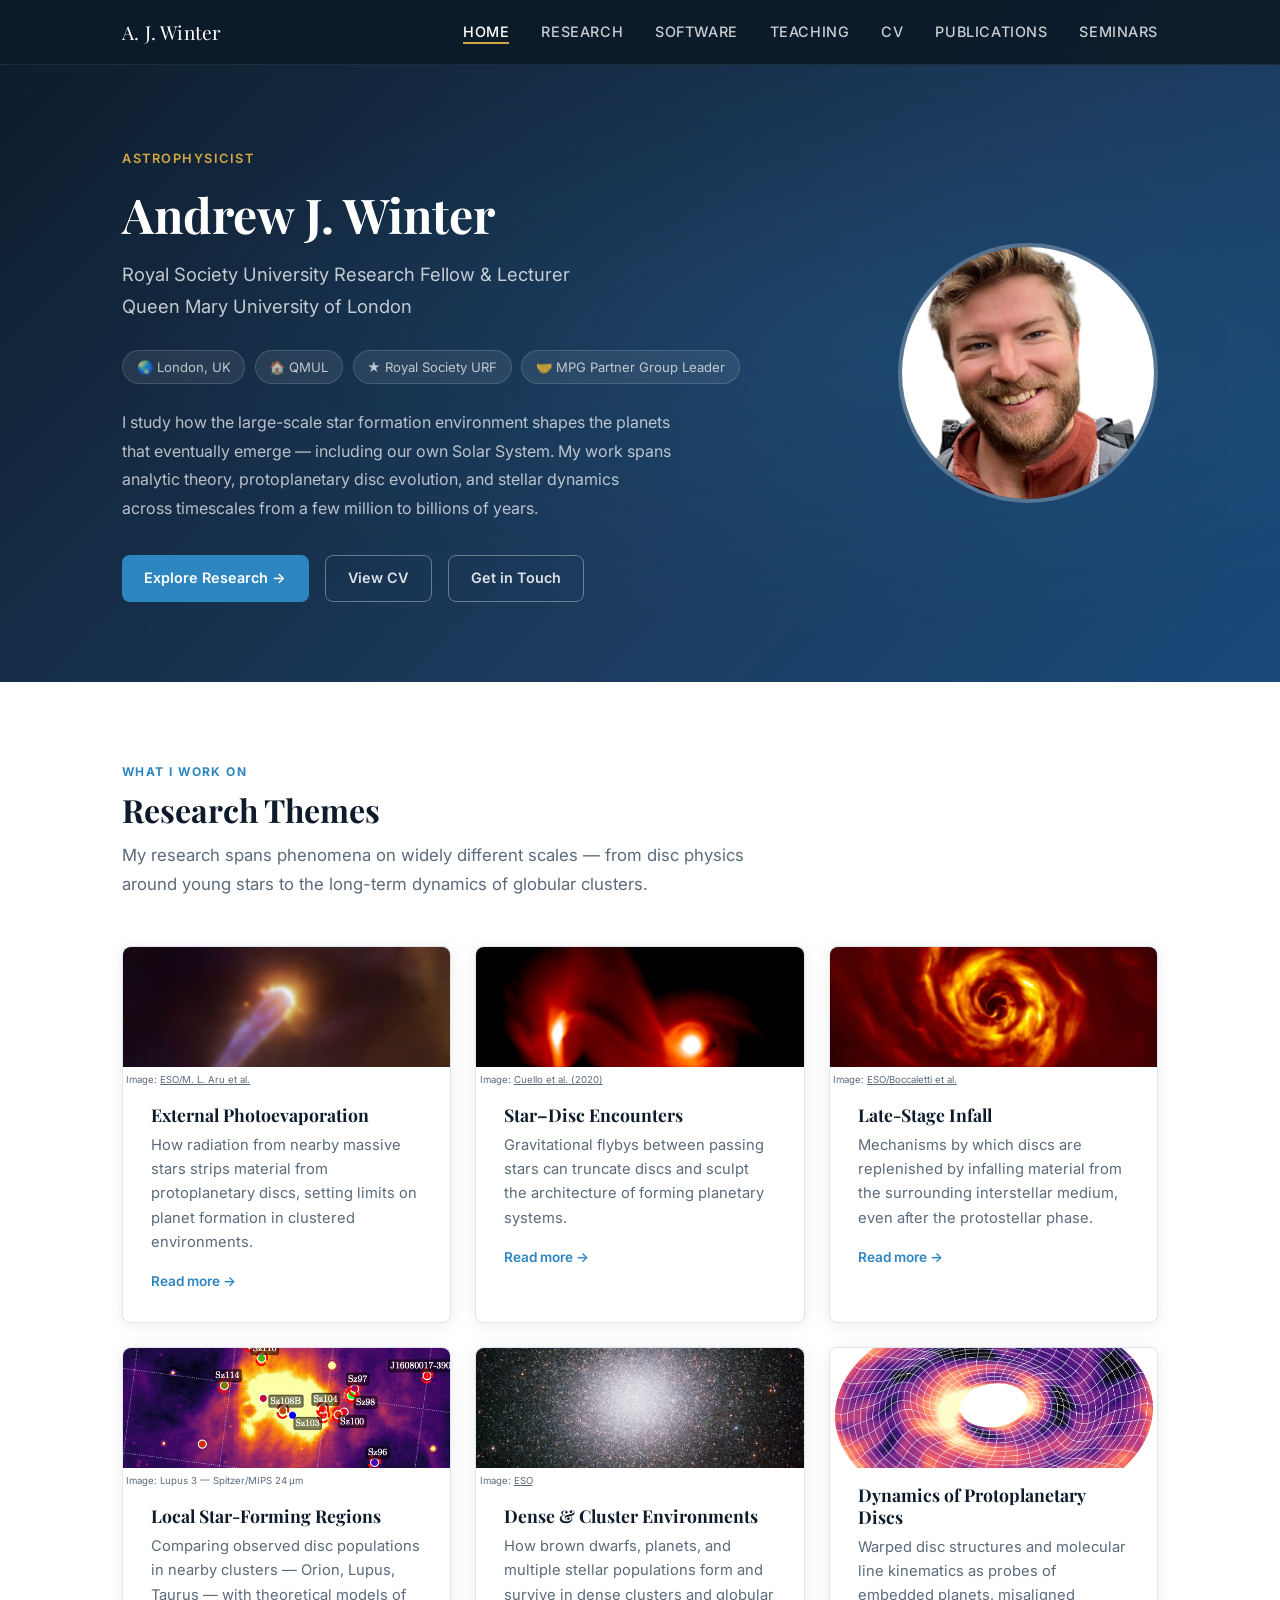
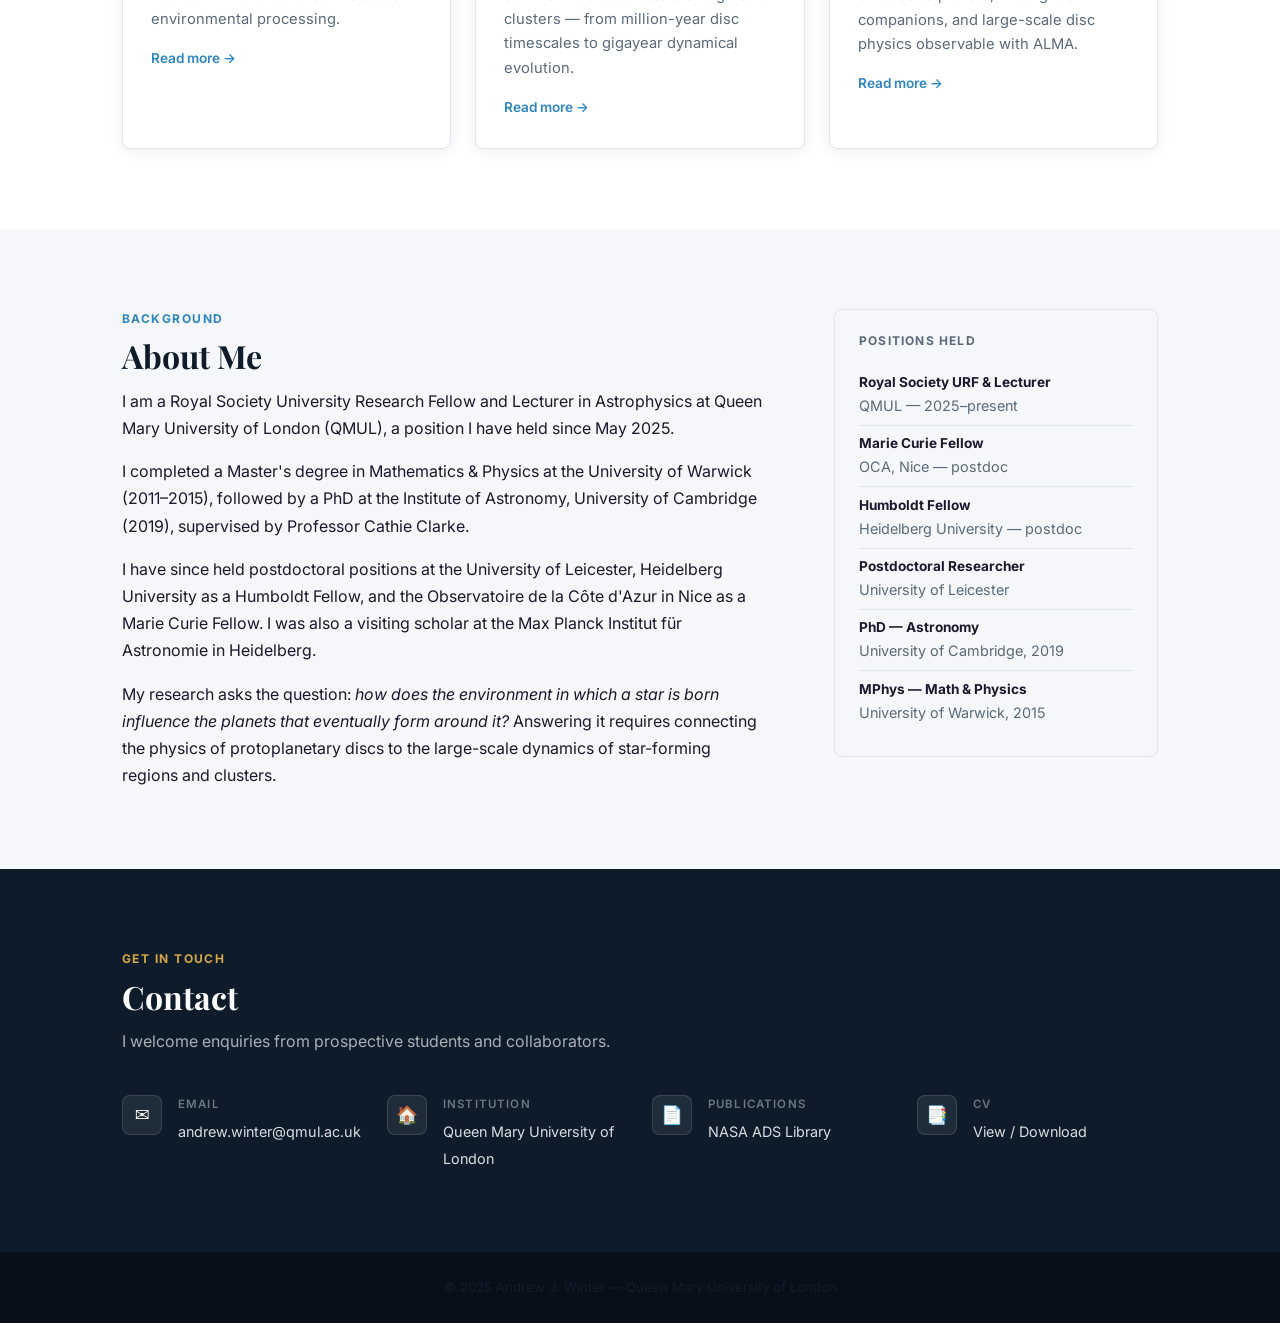
==== commit 7a88816a: "Restore main homepage index.html Accidentally overwritten by seminar page; restored from commit a56a" ====
--- a/index.html
+++ b/index.html
@@ -3,1656 +3,255 @@
 <head>
   <meta charset="UTF-8">
   <meta name="viewport" content="width=device-width, initial-scale=1.0">
-  <title>Seminars — QMUL Astronomy Unit</title>
-  <meta name="description" content="QMUL Astronomy Unit seminar schedule for the academic year 2026/27. Friday seminars organised by the Plasma, Planets, and Cosmology groups.">
+  <title>A. J. Winter — Astrophysicist</title>
+  <meta name="description" content="Andrew J. Winter — Royal Society University Research Fellow and Astrophysics Lecturer at Queen Mary University of London. Research on planet formation, protoplanetary discs, and star-forming environments.">
   <link rel="preconnect" href="https://fonts.googleapis.com">
   <link rel="preconnect" href="https://fonts.gstatic.com" crossorigin>
   <link href="https://fonts.googleapis.com/css2?family=Inter:wght@400;500;600;700&family=Playfair+Display:ital,wght@0,400;0,600;0,700;1,400&display=swap" rel="stylesheet">
-  <link rel="stylesheet" href="../css/style.css">
-  <style>
-    /* ---- Seminar page ---- */
-
-    .hero-seminars {
-      padding: 7rem 0 3.5rem;
-      background: linear-gradient(160deg, var(--navy) 0%, #1a3a60 100%);
-    }
-    .hero-seminars .hero-eyebrow { color: var(--accent-light); }
-    .hero-seminars h1 { color: #fff; }
-    .hero-seminars p  { color: rgba(255,255,255,.75); margin-top: .5rem; font-size: 1.05rem; }
-
-    /* Legend */
-    .legend {
-      display: flex;
-      gap: 1.5rem;
-      flex-wrap: wrap;
-      align-items: center;
-      padding: .9rem 1.25rem;
-      background: var(--bg-light);
-      border: 1px solid var(--border);
-      border-radius: var(--radius);
-      margin-bottom: 1.5rem;
-      font-size: .875rem;
-    }
-    .legend-item { display: flex; align-items: center; gap: .45rem; color: var(--text-muted); }
-    .ldot { width: 10px; height: 10px; border-radius: 50%; flex-shrink: 0; }
-    .ldot-unfilled   { background: #e74c3c; }
-    .ldot-provisional{ background: #f39c12; }
-    .ldot-confirmed  { background: #27ae60; }
-    .legend-sep { width: 1px; height: 20px; background: var(--border); }
-    .gbadge {
-      padding: .15rem .65rem; border-radius: 2rem;
-      font-size: .72rem; font-weight: 700; color: #fff; text-transform: uppercase; letter-spacing: .04em;
-    }
-    .g-plasma    { background: #2e86c1; }
-    .g-planets   { background: #8e44ad; }
-    .g-cosmology { background: #16a085; }
-
-    /* Filter tabs */
-    .filter-tabs { display: flex; gap: .4rem; flex-wrap: wrap; margin-bottom: 2rem; }
-    .ftab {
-      padding: .4rem 1rem; border-radius: 2rem;
-      border: 1px solid var(--border); background: var(--bg);
-      color: var(--text-muted); font-size: .85rem; font-weight: 500; cursor: pointer; transition: all .18s;
-    }
-    .ftab:hover { border-color: var(--accent); color: var(--accent); }
-    .ftab.active { background: var(--accent); border-color: var(--accent); color: #fff; }
-
-    /* Term divider */
-    .term-divider {
-      display: flex; align-items: center; gap: .8rem;
-      margin: 2rem 0 .8rem;
-    }
-    .term-divider h3 {
-      font-family: var(--font-sans); font-size: .78rem; font-weight: 700;
-      text-transform: uppercase; letter-spacing: .08em; color: var(--text-muted);
-      white-space: nowrap;
-    }
-    .term-divider::after { content:''; flex:1; height:1px; background: var(--border); }
-
-    /* Slot cards */
-    .slot-list { display: flex; flex-direction: column; gap: .65rem; }
-    .slot-card {
-      display: grid; grid-template-columns: 4px 1fr;
-      border-radius: var(--radius); box-shadow: var(--shadow);
-      overflow: hidden; border: 1px solid var(--border);
-      background: var(--bg-card); transition: transform .15s, box-shadow .15s;
-    }
-    .slot-card:hover { transform: translateX(4px); box-shadow: var(--shadow-hover); }
-    .slot-stripe { width: 4px; }
-    .slot-card.s-unfilled    .slot-stripe { background: #e74c3c; }
-    .slot-card.s-provisional .slot-stripe { background: #f39c12; }
-    .slot-card.s-confirmed   .slot-stripe { background: #27ae60; }
-    .slot-card.s-special     .slot-stripe { background: #8e44ad; }
-    .slot-card.s-special { background: #faf7fd; }
-    .slot-event { font-weight: 600; color: #6c3483; font-size: .95rem; }
-    .slot-event-note { font-size: .82rem; color: var(--text-muted); font-style: italic; margin-top: .15rem; }
-
-    .slot-body { padding: .9rem 1.2rem; }
-    .slot-top {
-      display: flex; justify-content: space-between; align-items: flex-start;
-      flex-wrap: wrap; gap: .4rem; margin-bottom: .45rem;
-    }
-    .slot-date { font-family: var(--font-serif); font-size: 1rem; font-weight: 600; color: var(--navy); }
-    .slot-badges { display: flex; align-items: center; gap: .5rem; flex-wrap: wrap; }
-
-    .status-badge {
-      display: flex; align-items: center; gap: .3rem;
-      font-size: .78rem; font-weight: 500; color: var(--text-muted);
-    }
-    .sdot { width: 8px; height: 8px; border-radius: 50%; }
-    .s-unfilled    .sdot { background: #e74c3c; }
-    .s-provisional .sdot { background: #f39c12; }
-    .s-confirmed   .sdot { background: #27ae60; }
-    .s-special     .sdot { background: #8e44ad; }
-
-    .slot-speaker { font-weight: 600; color: var(--navy); margin-bottom: .1rem; }
-    .slot-affil { font-size: .85rem; color: var(--text-muted); margin-bottom: .1rem; }
-    .slot-title { font-style: italic; color: var(--text); margin-bottom: .4rem; }
-    .slot-empty { color: var(--text-muted); font-size: .875rem; font-style: italic; }
-    .slot-host { font-size: .8rem; color: var(--text-muted); margin-top: .25rem; }
-    .slot-host strong { color: var(--navy); font-weight: 600; }
-    .abs-toggle {
-      font-size: .78rem; color: var(--accent); cursor: pointer;
-      background: none; border: none; padding: 0; text-decoration: underline; font-family: var(--font-sans);
-    }
-    .abs-text {
-      display: none; margin-top: .5rem; font-size: .865rem; color: var(--text-muted);
-      line-height: 1.65; padding: .7rem .9rem; background: var(--bg-light); border-radius: 4px;
-    }
-
-    /* Forms */
-    .form-card {
-      background: var(--bg-card); border: 1px solid var(--border);
-      border-radius: var(--radius); padding: 2rem; box-shadow: var(--shadow);
-    }
-    .form-note-box {
-      background: rgba(46,134,193,.07); border: 1px solid rgba(46,134,193,.22);
-      border-radius: var(--radius); padding: .85rem 1.1rem;
-      margin-bottom: 1.5rem; font-size: .875rem; color: var(--navy-mid);
-    }
-    .fgrid {
-      display: grid; grid-template-columns: repeat(auto-fit, minmax(230px, 1fr));
-      gap: 1.1rem; margin-bottom: 1.25rem;
-    }
-    .fg { display: flex; flex-direction: column; gap: .35rem; }
-    .fg.full { grid-column: 1 / -1; }
-    .fg label { font-size: .85rem; font-weight: 600; color: var(--navy); }
-    .fg input, .fg select, .fg textarea {
-      padding: .6rem .85rem; border: 1px solid var(--border); border-radius: var(--radius);
-      font-family: var(--font-sans); font-size: .9rem; color: var(--text);
-      background: var(--bg); transition: border-color .2s; width: 100%;
-    }
-    .fg input:focus, .fg select:focus, .fg textarea:focus {
-      outline: none; border-color: var(--accent);
-    }
-    .fg textarea { resize: vertical; min-height: 110px; }
-
-    .sbtn {
-      display: inline-flex; align-items: center; gap: .45rem;
-      padding: .7rem 1.6rem; border-radius: var(--radius); border: none;
-      font-family: var(--font-sans); font-size: .95rem; font-weight: 600; cursor: pointer; transition: background .2s;
-    }
-    .sbtn-primary { background: var(--accent); color: #fff; }
-    .sbtn-primary:hover { background: var(--navy-mid); }
-    .sbtn-secondary { background: var(--bg); color: var(--accent); border: 2px solid var(--accent); }
-    .sbtn-secondary:hover { background: var(--accent); color: #fff; }
-
-    .fn { font-size: .8rem; color: var(--text-muted); margin-top: .6rem; }
-
-    .swap-arrow { text-align: center; font-size: 1.6rem; color: var(--text-muted); margin: .6rem 0; }
-
-    /* Loading / empty */
-    .loading { text-align: center; padding: 3rem; color: var(--text-muted); }
-    @keyframes spin { to { transform: rotate(360deg); } }
-    .spinner {
-      display: inline-block; width: 18px; height: 18px;
-      border: 2px solid var(--border); border-top-color: var(--accent);
-      border-radius: 50%; animation: spin .8s linear infinite; vertical-align: middle; margin-left: .4rem;
-    }
-    .no-slots { padding: 2rem; text-align: center; color: var(--text-muted); font-style: italic; }
-
-    @media (max-width: 600px) {
-      .slot-top { flex-direction: column; }
-      .legend { gap: .75rem; }
-      .legend-sep { display: none; }
-    }
-
-    /* ── Invite a Speaker section ─────────────────────────────── */
-    .guidance-block {
-      margin-bottom: 2rem;
-      max-width: 72ch;
-    }
-    .guidance-heading {
-      font-family: var(--font-sans);
-      font-size: .8rem;
-      font-weight: 700;
-      letter-spacing: .08em;
-      text-transform: uppercase;
-      color: var(--accent);
-      border-bottom: 2px solid var(--border);
-      padding-bottom: .4rem;
-      margin: 0 0 1rem;
-    }
-    .guidance-block p {
-      font-size: .925rem;
-      color: var(--text-muted);
-      line-height: 1.7;
-      margin: 0 0 .85rem;
-    }
-    .guidance-block p:last-child { margin-bottom: 0; }
-    .guidance-list {
-      margin: .25rem 0 0 1.1rem;
-      padding: 0;
-      font-size: .925rem;
-      color: var(--text-muted);
-      line-height: 1.7;
-    }
-    .guidance-list li { margin-bottom: .5rem; }
-    .guidance-list strong { color: var(--navy); }
-    .req { color: #e74c3c; font-weight: 700; }
-
-    /* Recent speakers */
-    .recent-year {
-      margin-bottom: 2.5rem;
-    }
-    .recent-year-heading {
-      font-family: var(--font-serif);
-      font-size: 1.15rem;
-      font-weight: 600;
-      color: var(--navy);
-      margin: 0 0 1rem;
-      padding-bottom: .5rem;
-      border-bottom: 2px solid var(--border);
-    }
-    .recent-terms {
-      display: grid;
-      grid-template-columns: repeat(auto-fit, minmax(220px, 1fr));
-      gap: 1.5rem;
-    }
-    .recent-term-heading {
-      font-family: var(--font-sans);
-      font-size: .72rem;
-      font-weight: 700;
-      letter-spacing: .08em;
-      text-transform: uppercase;
-      color: var(--accent);
-      margin: 0 0 .65rem;
-    }
-    .recent-list {
-      list-style: none;
-      margin: 0; padding: 0;
-      display: flex;
-      flex-direction: column;
-      gap: .35rem;
-    }
-    .recent-list li {
-      display: flex;
-      align-items: baseline;
-      gap: .5rem;
-      font-size: .875rem;
-    }
-    .rs-name { color: var(--text); font-weight: 500; }
-    .rs-inst { color: var(--text-muted); font-size: .8rem; }
-    .rs-inreach {
-      font-size: .7rem; font-weight: 700; letter-spacing: .04em;
-      text-transform: uppercase; color: #fff;
-      background: #8e44ad; border-radius: 2rem;
-      padding: .1rem .5rem;
-    }
-
-    .contacts-strip {
-      display: flex;
-      align-items: center;
-      flex-wrap: wrap;
-      gap: .75rem;
-    }
-    .contacts-label {
-      font-size: .72rem;
-      font-weight: 700;
-      text-transform: uppercase;
-      letter-spacing: .08em;
-      color: var(--text-muted);
-      margin-right: .25rem;
-      white-space: nowrap;
-    }
-    .contact-chip {
-      display: flex;
-      align-items: center;
-      gap: .5rem;
-      background: var(--bg-light);
-      border: 1px solid var(--border);
-      border-radius: 2rem;
-      padding: .3rem .85rem .3rem .5rem;
-      font-size: .82rem;
-    }
-    .contact-chip-group {
-      font-weight: 700;
-      font-size: .7rem;
-      text-transform: uppercase;
-      letter-spacing: .05em;
-      color: #fff;
-      padding: .15rem .55rem;
-      border-radius: 2rem;
-    }
-    .contact-chip.g-planets  .contact-chip-group { background: #8e44ad; }
-    .contact-chip.g-plasma   .contact-chip-group { background: #2e86c1; }
-    .contact-chip.g-cosmology .contact-chip-group { background: #16a085; }
-    .contact-chip-name { color: var(--navy); font-weight: 600; }
-    .contact-chip-tbd  { color: var(--text-muted); font-weight: 400; font-style: italic; }
-    .contact-chip-email { color: var(--accent); text-decoration: none; font-size: .8rem; }
-    .contact-chip-email:hover { text-decoration: underline; }
-
-    .email-draft-grid {
-      display: grid;
-      grid-template-columns: repeat(auto-fit, minmax(300px, 1fr));
-      gap: 1.25rem;
-    }
-    .email-draft-card {
-      background: #fff; border: 1px solid var(--border);
-      border-radius: var(--radius); padding: 1.75rem;
-      box-shadow: var(--shadow); position: relative;
-    }
-    .email-draft-card h3 { font-size: 1.1rem; margin-bottom: 0; }
-    .email-draft-num {
-      width: 32px; height: 32px; border-radius: 50%;
-      background: var(--accent); color: #fff;
-      font-weight: 700; font-size: .9rem;
-      display: flex; align-items: center; justify-content: center;
-      margin-bottom: .75rem;
-    }
-    .dates-preview {
-      background: var(--bg-light); border: 1px solid var(--border);
-      border-radius: 6px; padding: .75rem 1rem;
-      font-family: monospace; font-size: .82rem;
-      color: var(--navy); white-space: pre-line; min-height: 56px;
-    }
-    .logistics-list {
-      padding-left: 1.1rem; margin: 0;
-      font-size: .85rem; color: var(--text-muted); line-height: 1.9;
-    }
-    .sbtn-dl {
-      display: flex; align-items: center; justify-content: center; gap: .4rem;
-      padding: .65rem 1rem; border-radius: var(--radius);
-      border: 2px solid var(--accent); background: #fff; color: var(--accent);
-      font-family: var(--font-sans); font-size: .875rem; font-weight: 600;
-      cursor: pointer; text-decoration: none; transition: all .18s;
-      margin-top: .6rem; width: 100%; text-align: center;
-    }
-    .sbtn-dl:hover { background: var(--accent); color: #fff; }
-
-    @media (max-width: 600px) {
-      .email-draft-grid { grid-template-columns: 1fr; }
-    }
-  </style>
+  <link rel="stylesheet" href="css/style.css">
 </head>
 <body>
 
-  <!-- Login gate -->
-  <div id="login-gate" style="display:none;position:fixed;inset:0;z-index:9999;
-       background:linear-gradient(160deg,var(--navy) 0%,#1a3a60 100%);
-       align-items:center;justify-content:center;">
-    <div style="background:#fff;border-radius:12px;padding:2.5rem 2rem;width:100%;max-width:360px;box-shadow:0 8px 32px rgba(0,0,0,.25);">
-      <p style="font-family:var(--font-serif);font-size:1.5rem;font-weight:700;color:var(--navy);margin:0 0 .25rem;">AU Seminars</p>
-      <p style="font-size:.85rem;color:var(--text-muted);margin:0 0 1.75rem;">Queen Mary University of London</p>
-      <div class="fg" style="margin-bottom:1rem;">
-        <label for="lg-user" style="font-size:.8rem;font-weight:600;color:var(--text-muted);text-transform:uppercase;letter-spacing:.06em;">Username</label>
-        <input id="lg-user" type="text" autocomplete="username" style="width:100%;margin-top:.35rem;padding:.6rem .85rem;border:1px solid var(--border);border-radius:6px;font-size:.95rem;" >
-      </div>
-      <div class="fg" style="margin-bottom:1.5rem;">
-        <label for="lg-pass" style="font-size:.8rem;font-weight:600;color:var(--text-muted);text-transform:uppercase;letter-spacing:.06em;">Password</label>
-        <input id="lg-pass" type="password" autocomplete="current-password" style="width:100%;margin-top:.35rem;padding:.6rem .85rem;border:1px solid var(--border);border-radius:6px;font-size:.95rem;" >
-      </div>
-      <p id="lg-err" style="display:none;color:#e74c3c;font-size:.85rem;margin:-1rem 0 1rem;">Incorrect username or password.</p>
-      <button onclick="doLogin()" style="width:100%;padding:.7rem;background:var(--accent);color:#fff;border:none;border-radius:6px;font-size:.95rem;font-weight:600;cursor:pointer;">Sign in</button>
-    </div>
-  </div>
-
-  <!-- Main content (hidden until logged in) -->
-  <div id="page-content" style="display:none;">
+  <!-- Navigation -->
+  <nav>
+    <div class="nav-inner">
+      <a href="index.html" class="nav-brand">A. J. Winter</a>
+      <button class="nav-toggle" aria-label="Toggle menu" onclick="this.nextElementSibling.classList.toggle('open')">
+        <span></span><span></span><span></span>
+      </button>
+      <ul class="nav-links">
+        <li><a href="index.html" class="active">Home</a></li>
+        <li><a href="research.html">Research</a></li>
+        <li><a href="software.html">Software</a></li>
+        <li><a href="teaching.html">Teaching</a></li>
+        <li><a href="cv.html">CV</a></li>
+        <li><a href="publications.html">Publications</a></li>
+        <li><a href="seminars/">Seminars</a></li>
+      </ul>
+    </div>
+  </nav>
 
   <!-- Hero -->
-  <header class="hero-seminars">
-    <div class="container">
-      <span class="hero-eyebrow">Queen Mary University of London</span>
-      <h1>Astronomy Unit Seminars</h1>
-      <p>Academic Year 2026/27 &mdash; Friday Programme</p>
+  <header class="hero">
+    <div class="container">
+      <div class="hero-grid">
+        <div class="fade-up">
+          <span class="hero-eyebrow">Astrophysicist</span>
+          <h1>Andrew J. Winter</h1>
+          <p class="hero-title-sub">Royal Society University Research Fellow &amp; Lecturer<br>Queen Mary University of London</p>
+
+          <div class="info-pills">
+            <span class="pill">&#127759; London, UK</span>
+            <span class="pill">&#127968; QMUL</span>
+            <span class="pill">&#9733; Royal Society URF</span>
+            <span class="pill">&#129309; MPG Partner Group Leader</span>
+          </div>
+
+          <p class="hero-bio">
+            I study how the large-scale star formation environment shapes the planets that eventually emerge —
+            including our own Solar System. My work spans analytic theory, protoplanetary disc evolution,
+            and stellar dynamics across timescales from a few million to billions of years.
+          </p>
+
+          <div class="hero-actions">
+            <a href="research.html" class="btn btn-primary">Explore Research &#8594;</a>
+            <a href="cv.html" class="btn btn-outline">View CV</a>
+            <a href="mailto:andrew.winter@qmul.ac.uk" class="btn btn-outline">Get in Touch</a>
+          </div>
+        </div>
+
+        <div class="hero-photo fade-up fade-up-2">
+          <img src="img/AWinter_photo.jpg" alt="Andrew J. Winter">
+        </div>
+      </div>
     </div>
   </header>
 
-  <!-- ── Group contacts ───────────────────────────────────────── -->
-  <div style="background:#fff;border-bottom:1px solid var(--border);padding:1.25rem 0;">
-    <div class="container">
-      <div class="contacts-strip">
-        <span class="contacts-label">Group contacts</span>
-        <div class="contact-chip g-planets">
-          <span class="contact-chip-group">Planets</span>
-          <span class="contact-chip-name">Andrew Winter</span>
-          <a href="mailto:andrew.winter@qmul.ac.uk" class="contact-chip-email">andrew.winter@qmul.ac.uk</a>
-        </div>
-        <div class="contact-chip g-plasma">
-          <span class="contact-chip-group">Plasma</span>
-          <span class="contact-chip-name">Laura Vuorinen</span>
-          <a href="mailto:l.vuorinen@qmul.ac.uk" class="contact-chip-email">l.vuorinen@qmul.ac.uk</a>
-        </div>
-        <div class="contact-chip g-plasma">
-          <span class="contact-chip-group">Plasma</span>
-          <span class="contact-chip-name">Martin Lindberg</span>
-          <a href="mailto:m.lindberg@qmul.ac.uk" class="contact-chip-email">m.lindberg@qmul.ac.uk</a>
-        </div>
-        <div class="contact-chip g-cosmology">
-          <span class="contact-chip-group">Cosmology</span>
-          <span class="contact-chip-name">Laura Iacconi</span>
-          <a href="mailto:l.iacconi@qmul.ac.uk" class="contact-chip-email">l.iacconi@qmul.ac.uk</a>
-        </div>
-      </div>
-    </div>
-  </div>
-
-  <!-- ── Invite a Speaker ─────────────────────────────────────── -->
-  <section id="invite" style="background:var(--bg-light)">
-    <div class="container">
-      <p class="section-label">For Group Organisers</p>
-      <h2 class="section-heading">Inviting a Speaker</h2>
-
-      <!-- Sub-section 1: Who makes a good speaker -->
-      <div class="guidance-block">
-        <h3 class="guidance-heading">Who would make a good seminar speaker?</h3>
-        <p>Our seminars are intended to serve the whole Astronomy Unit, so we generally aim for more senior researchers — people who can offer a broad perspective on a field rather than a single paper or highly focused result. That said, there are always exceptions: junior researchers who have produced genuinely exciting work are very welcome, and quality of science and communication should always come first.</p>
-        <p>Please be mindful of our budget constraints when inviting speakers from further afield. Our budget does not typically cover international flights, so speakers based in the UK or within easy travelling distance should be the priority. Groups are encouraged to invite visitors whose travel costs are already covered by other means — this is an excellent way to make the most of the budget. If you believe there is a strong case for inviting someone from abroad at the AU&rsquo;s expense, please discuss this with your group contact before extending an invitation.</p>
-        <p>We actively encourage groups to look beyond their own immediate research area. When assembling the programme, please also be mindful of our Athena SWAN commitment to gender balance.</p>
-      </div>
-
-      <!-- Sub-section 2: Choosing a date -->
-      <div class="guidance-block">
-        <h3 class="guidance-heading">Choosing a date</h3>
-        <p>The seminar schedule for the academic year is shown in the calendar below. Seminars take place on <strong>Fridays</strong> during term time, with the second Friday of each month kept free for <a href="https://ras.ac.uk" target="_blank" rel="noopener">Royal Astronomical Society</a> meetings in London — these slots will not appear in the schedule.</p>
-        <p>The remaining Fridays are divided between the three research groups — Plasma, Planets, and Cosmology — rotating across the year. Each group is responsible for filling its own allocated slots. The calendar shows which slots are unfilled, provisionally booked, or confirmed, and which group each belongs to, so you can quickly see what is available for your group.</p>
-        <p>If your group&rsquo;s assigned slot does not work for the speaker you have in mind, you can request a swap with another group using the form further down this page. Fill in your slot and the target slot and a draft email will be generated to the relevant group contact, with the seminar organiser CC&rsquo;d.</p>
-      </div>
-
-      <!-- Sub-section 3: Guidelines for the talk -->
-      <div class="guidance-block">
-        <h3 class="guidance-heading">Guidelines for the talk</h3>
-        <p>When inviting a speaker, please pass on the following requests:</p>
-        <ul class="guidance-list">
-          <li><strong>Career path slide.</strong> We ask all speakers to include a short section on their career trajectory. Students and early-career researchers in the unit find it genuinely valuable to see the diverse routes people take into research.</li>
-          <li><strong>Broad accessibility.</strong> Talks should be pitched to a general astrophysics audience spanning plasma physics, planet formation, and cosmology, and should be accessible to junior researchers. Avoid assuming specialist knowledge outside the speaker&rsquo;s own area.</li>
-          <li><strong>Accessible abstract and title.</strong> The abstract and title will appear on our website and be circulated to the unit. Please ask speakers to keep them jargon-light and broadly intelligible.</li>
-          <li><strong>Publicity image.</strong> If possible, ask for a figure or image we can use to advertise the talk on the AU website.</li>
-        </ul>
-      </div>
-
-      <!-- Sub-section 3: Logistical organisation -->
-      <div class="guidance-block">
-        <h3 class="guidance-heading">Logistical organisation</h3>
-        <p>For speakers travelling significant distances, the AU budget can cover one night&rsquo;s accommodation on campus via <strong>Academic Lets</strong>. If you think this applies, ask the speaker whether they would like to arrange this. If so, email <a href="mailto:academiclets@qmul.ac.uk">academiclets@qmul.ac.uk</a> to arrange it — there is a draft email in the workflow steps below.</p>
-        <p>For speakers making the journey on the day, we also offer a subsidised pub lunch at 13:00 before the seminar. Speaker costs are covered in full; AU students get lunch capped at &pound;10 and postdocs capped at &pound;15. The host is responsible for covering the remaining costs on the day and claiming them back — see the hosting duties step below for details.</p>
-        <p>Travel expenses are reimbursed by the university using budget code <strong>SPC4005B</strong>. The logistics email draft includes full instructions and a link to the expense claim form.</p>
-      </div>
-
-      <!-- Sub-section: In-reach seminar -->
-      <div class="guidance-block">
-        <h3 class="guidance-heading">In-reach seminars</h3>
-        <p>Once or twice a year we aim to invite a speaker from outside astronomy — particularly people working in industry who apply skills or knowledge developed in a research context to different problems. These talks offer a valuable perspective on career paths beyond academia and broaden the range of the programme. An in-reach seminar can fill any available slot in the schedule.</p>
-        <p>If you have someone in mind who you think would make a good in-reach speaker, please use the nomination form at the bottom of this page. Nominations can be made anonymously — only the speaker&rsquo;s name and a brief justification are required. The seminar organiser will follow up with nominees directly.</p>
-      </div>
-
-      <!-- Workflow steps -->
-      <h3 class="guidance-heading" style="margin-top:2rem;">Organising a seminar: step by step</h3>
-      <div class="email-draft-grid">
-
-        <!-- Step 1: Invitation email -->
-        <div class="email-draft-card">
-          <div class="email-draft-num">1</div>
-          <h3>Initial Invitation</h3>
-          <p style="color:var(--text-muted);font-size:.875rem;margin:.5rem 0 1.25rem;">
-            Send to a potential speaker to gauge interest and available dates.
-          </p>
-          <div class="fg" style="margin-bottom:.85rem;">
-            <label for="invite-group">Your group (filters available dates)</label>
-            <select id="invite-group" onchange="updateInviteDates()">
-              <option value="">Select group&hellip;</option>
-              <option value="plasma">Plasma</option>
-              <option value="planets">Planets</option>
-              <option value="cosmology">Cosmology</option>
-            </select>
-          </div>
-          <p style="font-size:.78rem;color:var(--text-muted);margin-bottom:.4rem;font-weight:600;">AVAILABLE DATES (unfilled/provisional slots):</p>
-          <div class="dates-preview" id="invite-dates-preview"><em style="color:var(--text-muted)">Select your group above&hellip;</em></div>
-          <button class="sbtn sbtn-primary" style="width:100%;margin-top:1.1rem;" onclick="openInviteEmail(false)">
-            &#9993; Open Draft Invitation Email
-          </button>
-        </div>
-
-        <!-- Step 2: Logistics email -->
-        <div class="email-draft-card">
-          <div class="email-draft-num">2</div>
-          <h3>Logistics &amp; Details</h3>
-          <p style="color:var(--text-muted);font-size:.875rem;margin:.5rem 0 1.25rem;">
-            Send once the speaker has confirmed. Covers everything they need to know.
-          </p>
-          <ul class="logistics-list">
-            <li>Request for title, abstract &amp; publicity image</li>
-            <li>Venue &mdash; G. O. Jones building, 15:00</li>
-            <li>Lunch from 13:00 at Mile End</li>
-            <li>Career path slide request</li>
-            <li>Accessible talk guidance</li>
-            <li>Expense instructions &amp; budget code (SPC4005B)</li>
-          </ul>
-          <label style="display:flex;align-items:center;gap:.6rem;margin-top:1.1rem;font-size:.875rem;cursor:pointer;">
-            <input type="checkbox" id="log-pub" style="width:1rem;height:1rem;cursor:pointer;">
-            Speaker is travelling (include pub lunch invite)
-          </label>
-          <button class="sbtn sbtn-primary" style="width:100%;margin-top:.75rem;" onclick="openLogisticsEmail()">
-            &#9993; Open Draft Logistics Email
-          </button>
-          <a href="Expense%20Claim%20Template%20-%20Jan%202026.xlsx" download class="sbtn-dl">
-            &#8595; Download Expense Claim Form
-          </a>
-        </div>
-
-        <!-- Step 3: Submit speaker details -->
-        <div class="email-draft-card">
-          <div class="email-draft-num">3</div>
-          <h3>Submit Speaker Details</h3>
-          <p style="color:var(--text-muted);font-size:.875rem;margin:.5rem 0 1.25rem;">
-            Once a speaker has confirmed, submit their details using the form further down this page.
-            This sends the information to the seminar organiser and updates the schedule.
-          </p>
-          <ul class="logistics-list">
-            <li>Speaker name &amp; affiliation</li>
-            <li>Designated host (your name)</li>
-            <li>Seminar title &amp; abstract</li>
-          </ul>
-          <a href="#submit" class="sbtn sbtn-primary"
-             style="display:block;width:100%;text-align:center;margin-top:1.1rem;text-decoration:none;">
-            &#8595; Go to Submission Form
-          </a>
-        </div>
-
-        <!-- Step 4: Accommodation (if needed) -->
-        <div class="email-draft-card">
-          <div class="email-draft-num">4</div>
-          <h3>Accommodation (if needed)</h3>
-          <p style="color:var(--text-muted);font-size:.875rem;margin:.5rem 0 1.25rem;">
-            If the speaker is travelling far and would like to stay overnight, one night&rsquo;s on-campus accommodation can be arranged through Academic Lets at the AU&rsquo;s expense.
-          </p>
-          <ul class="logistics-list">
-            <li>Ask the speaker if they need overnight accommodation</li>
-            <li>Email <strong>academiclets@qmul.ac.uk</strong> with the speaker&rsquo;s name, date of the seminar, and arrival/departure</li>
-            <li>CC the speaker so they can coordinate directly</li>
-          </ul>
-          <button class="sbtn sbtn-primary" style="width:100%;margin-top:1.1rem;" onclick="openAccommodationEmail()">
-            &#9993; Open Draft Accommodation Email
-          </button>
-        </div>
-
-        <!-- Step 5: Hosting duties -->
-        <div class="email-draft-card">
-          <div class="email-draft-num">5</div>
-          <h3>Hosting Duties</h3>
-          <p style="color:var(--text-muted);font-size:.875rem;margin:.5rem 0 1.25rem;">
-            As the designated host, you are the speaker&rsquo;s main point of contact for the day. Please make sure you:
-          </p>
-          <ul class="logistics-list">
-            <li>Get in touch with the speaker ahead of the event to introduce yourself and confirm arrangements</li>
-            <li>Meet the speaker on their arrival at the G.&thinsp;O. Jones building</li>
-            <li>Take the speaker for the pub lunch at 13:00, if this was offered — you cover the costs on the day and claim them back afterwards. If this is a problem, speak to your group&rsquo;s nominated contact before the event</li>
-            <li>Purchase refreshments on the morning of the seminar (up to around &pound;40, to be reimbursed)</li>
-            <li>Introduce the speaker at the seminar</li>
-            <li>Stay for refreshments with the speaker after the talk</li>
-          </ul>
-        </div>
-
-        <!-- Step 6: Claim expenses -->
-        <div class="email-draft-card">
-          <div class="email-draft-num">6</div>
-          <h3>Claim Expenses</h3>
-          <p style="color:var(--text-muted);font-size:.875rem;margin:.5rem 0 1.25rem;">
-            After the seminar, claim back any costs you covered (pub lunch, refreshments, etc.) using the AU budget code <strong>SPC4005B</strong>. There are two ways to do this:
-          </p>
-          <ul class="logistics-list">
-            <li><strong>T4 expenses system</strong> — if you have access, you can submit online via <a href="https://ubw.unit4cloud.com/uk_qml_prod_web/" target="_blank" rel="noopener">Unit4 Business World</a> using budget code SPC4005B</li>
-            <li><strong>Expense claim form</strong> — fill in the form, attach receipts, and email to <a href="mailto:spcs-operations@qmul.ac.uk">spcs-operations@qmul.ac.uk</a>, stating you hosted an AU seminar and are claiming expenses (CC <a href="mailto:andrew.winter@qmul.ac.uk">andrew.winter@qmul.ac.uk</a>)</li>
-          </ul>
-          <a href="Expense%20Claim%20Template%20-%20Jan%202026.xlsx" download class="sbtn-dl" style="margin-top:1.1rem;">
-            &#8595; Download Expense Claim Form
-          </a>
+  <!-- Research overview -->
+  <section id="research">
+    <div class="container">
+      <p class="section-label">What I Work On</p>
+      <h2 class="section-heading">Research Themes</h2>
+      <p class="section-intro">
+        My research spans phenomena on widely different scales — from disc physics around young stars
+        to the long-term dynamics of globular clusters.
+      </p>
+
+      <div class="cards-grid">
+
+        <div class="card">
+          <div class="card-img">
+            <img src="img/proplyd_ESO.jpg" alt="Proplyd in the Orion Nebula">
+            <p class="img-credit">Image: <a href="https://www.eso.org/public/images/potw2423a/" target="_blank" rel="noopener">ESO/M. L. Aru et al.</a></p>
+          </div>
+          <h3>External Photoevaporation</h3>
+          <p>How radiation from nearby massive stars strips material from protoplanetary discs, setting limits on planet formation in clustered environments.</p>
+          <a href="research.html#photoevaporation" class="card-link">Read more &#8594;</a>
+        </div>
+
+        <div class="card">
+          <div class="card-img">
+            <img src="img/encounter_Cuello.png" alt="Synthetic scattered light image of a stellar flyby encounter">
+            <p class="img-credit">Image: <a href="https://ui.adsabs.harvard.edu/abs/2020MNRAS.491..504C/abstract" target="_blank" rel="noopener">Cuello et al. (2020)</a></p>
+          </div>
+          <h3>Star–Disc Encounters</h3>
+          <p>Gravitational flybys between passing stars can truncate discs and sculpt the architecture of forming planetary systems.</p>
+          <a href="research.html#encounters" class="card-link">Read more &#8594;</a>
+        </div>
+
+        <div class="card">
+          <div class="card-img">
+            <img src="img/AB_Aur_scatteredlight.jpg" alt="AB Aurigae scattered light image">
+            <p class="img-credit">Image: <a href="https://www.eso.org/public/germany/images/eso2008a/" target="_blank" rel="noopener">ESO/Boccaletti et al.</a></p>
+          </div>
+          <h3>Late-Stage Infall</h3>
+          <p>Mechanisms by which discs are replenished by infalling material from the surrounding interstellar medium, even after the protostellar phase.</p>
+          <a href="research.html#infall" class="card-link">Read more &#8594;</a>
+        </div>
+
+        <div class="card">
+          <div class="card-img">
+            <img src="img/Lupus3_core.png" alt="Lupus 3 star-forming region, Spitzer/MIPS 24 micron">
+            <p class="img-credit">Image: Lupus 3 &mdash; Spitzer/MIPS 24&thinsp;&mu;m</p>
+          </div>
+          <h3>Local Star-Forming Regions</h3>
+          <p>Comparing observed disc populations in nearby clusters — Orion, Lupus, Taurus — with theoretical models of environmental processing.</p>
+          <a href="research.html#local" class="card-link">Read more &#8594;</a>
+        </div>
+
+        <div class="card">
+          <div class="card-img">
+            <img src="img/omega_centauri.jpg" alt="Omega Centauri globular cluster">
+            <p class="img-credit">Image: <a href="https://www.eso.org/public/images/eso0844a/" target="_blank" rel="noopener">ESO</a></p>
+          </div>
+          <h3>Dense &amp; Cluster Environments</h3>
+          <p>How brown dwarfs, planets, and multiple stellar populations form and survive in dense clusters and globular clusters — from million-year disc timescales to gigayear dynamical evolution.</p>
+          <a href="research.html#dense" class="card-link">Read more &#8594;</a>
+        </div>
+
+        <div class="card">
+          <div class="card-img">
+            <img src="img/warped_disc_cropped_temp_wbkg.png" alt="Warped protoplanetary disc simulation">
+          </div>
+          <h3>Dynamics of Protoplanetary Discs</h3>
+          <p>Warped disc structures and molecular line kinematics as probes of embedded planets, misaligned companions, and large-scale disc physics observable with ALMA.</p>
+          <a href="research.html#disc-dynamics" class="card-link">Read more &#8594;</a>
         </div>
 
       </div>
     </div>
   </section>
 
-  <!-- ── Calendar ──────────────────────────────────────────────── -->
-  <section id="calendar">
-    <div class="container">
-      <p class="section-label">Schedule Overview</p>
-      <h2 class="section-heading">Seminar Calendar</h2>
-      <p class="section-intro">
-        Seminars are held on Fridays at 15:00 during term time.
-        The second Friday of each month is kept free for RAS meetings. Each slot is assigned to one of the three research groups.
-      </p>
-
-      <!-- Legend -->
-      <div class="legend">
-        <div class="legend-item"><span class="ldot ldot-unfilled"></span>Unfilled</div>
-        <div class="legend-item"><span class="ldot ldot-provisional"></span>Provisional</div>
-        <div class="legend-item"><span class="ldot ldot-confirmed"></span>Confirmed</div>
-        <div class="legend-sep"></div>
-        <div class="legend-item"><span class="gbadge g-plasma">Plasma</span></div>
-        <div class="legend-item"><span class="gbadge g-planets">Planets</span></div>
-        <div class="legend-item"><span class="gbadge g-cosmology">Cosmology</span></div>
-      </div>
-
-      <!-- Filter tabs -->
-      <div class="filter-tabs">
-        <button class="ftab active" onclick="setFilter('all',this)">All Terms</button>
-        <button class="ftab" onclick="setFilter('autumn',this)">Autumn 2026</button>
-        <button class="ftab" onclick="setFilter('spring',this)">Spring 2027</button>
-        <button class="ftab" onclick="setFilter('summer',this)">Summer 2027</button>
-      </div>
-
-      <div id="cal-container">
-        <div class="loading">Loading schedule<span class="spinner"></span></div>
+  <!-- About -->
+  <section id="about">
+    <div class="container">
+      <div class="about-grid">
+        <div class="about-text">
+          <p class="section-label">Background</p>
+          <h2 class="section-heading">About Me</h2>
+
+          <p>
+            I am a Royal Society University Research Fellow and Lecturer in Astrophysics at
+            Queen Mary University of London (QMUL), a position I have held since May 2025.
+          </p>
+          <p>
+            I completed a Master's degree in Mathematics &amp; Physics at the University of Warwick
+            (2011–2015), followed by a PhD at the Institute of Astronomy, University of Cambridge (2019),
+            supervised by Professor Cathie Clarke.
+          </p>
+          <p>
+            I have since held postdoctoral positions at the University of Leicester, Heidelberg University
+            as a Humboldt Fellow, and the Observatoire de la Côte d'Azur in Nice as a Marie Curie Fellow.
+            I was also a visiting scholar at the Max Planck Institut für Astronomie in Heidelberg.
+          </p>
+          <p>
+            My research asks the question: <em>how does the environment in which a star is born
+            influence the planets that eventually form around it?</em> Answering it requires connecting the
+            physics of protoplanetary discs to the large-scale dynamics of star-forming regions and clusters.
+          </p>
+        </div>
+
+        <div>
+          <div class="sidebar-box">
+            <h4>Positions Held</h4>
+            <ul class="sidebar-list">
+              <li>
+                <strong>Royal Society URF &amp; Lecturer</strong>
+                QMUL — 2025–present
+              </li>
+              <li>
+                <strong>Marie Curie Fellow</strong>
+                OCA, Nice — postdoc
+              </li>
+              <li>
+                <strong>Humboldt Fellow</strong>
+                Heidelberg University — postdoc
+              </li>
+              <li>
+                <strong>Postdoctoral Researcher</strong>
+                University of Leicester
+              </li>
+              <li>
+                <strong>PhD — Astronomy</strong>
+                University of Cambridge, 2019
+              </li>
+              <li>
+                <strong>MPhys — Math &amp; Physics</strong>
+                University of Warwick, 2015
+              </li>
+            </ul>
+          </div>
+        </div>
       </div>
     </div>
   </section>
 
-  <!-- ── Recent speakers ──────────────────────────────────────── -->
-  <section id="recent">
-    <div class="container">
-      <p class="section-label">For Reference</p>
-      <h2 class="section-heading">Recent Speakers</h2>
-      <p class="section-intro">
-        When inviting speakers, please bear in mind who has spoken recently — as a general rule we try to avoid repeat invitations within a two-year window. The lists below cover the last three academic years.
-      </p>
-
-      <!-- 2025/26 -->
-      <div class="recent-year">
-        <h3 class="recent-year-heading">2025/26</h3>
-        <div class="recent-terms">
-          <div class="recent-term">
-            <h4 class="recent-term-heading">Autumn 2025</h4>
-            <ul class="recent-list">
-              <li><span class="rs-name">Richard Anslow</span><span class="rs-inst">IoA / Cambridge</span></li>
-              <li><span class="rs-name">Ignas Juodžbalis</span><span class="rs-inst">Kavli / Cambridge</span></li>
-              <li><span class="rs-name">Imogen Gingell</span><span class="rs-inst">Southampton</span></li>
-              <li><span class="rs-name">David Clements</span><span class="rs-inst">Imperial</span></li>
-              <li><span class="rs-name">John Ilee</span><span class="rs-inst">Leeds</span></li>
-              <li><span class="rs-name">Claudia Maraston</span><span class="rs-inst">Portsmouth</span></li>
-              <li><span class="rs-name">Syksy Räsänen</span><span class="rs-inst">Helsinki</span></li>
-            </ul>
-          </div>
-          <div class="recent-term">
-            <h4 class="recent-term-heading">Spring 2026</h4>
-            <ul class="recent-list">
-              <li><span class="rs-name">Sanson Poon</span><span class="rs-inst rs-inreach">In-reach</span></li>
-              <li><span class="rs-name">Anke Ardern-Arentsen</span><span class="rs-inst">IoA / Cambridge</span></li>
-              <li><span class="rs-name">Sara Maleubre Molinero</span><span class="rs-inst">Oxford</span></li>
-              <li><span class="rs-name">George Miloshevich</span><span class="rs-inst">KU Leuven</span></li>
-              <li><span class="rs-name">Alison Young</span><span class="rs-inst">Leeds</span></li>
-              <li><span class="rs-name">Lucy Oswald</span><span class="rs-inst">Southampton / Cambridge</span></li>
-              <li><span class="rs-name">Pippa Cole</span><span class="rs-inst">QMUL</span></li>
-              <li><span class="rs-name">Tim Harries</span><span class="rs-inst">Exeter</span></li>
-            </ul>
-          </div>
-        </div>
-      </div>
-
-      <!-- 2024/25 -->
-      <div class="recent-year">
-        <h3 class="recent-year-heading">2024/25</h3>
-        <div class="recent-terms">
-          <div class="recent-term">
-            <h4 class="recent-term-heading">Autumn 2024</h4>
-            <ul class="recent-list">
-              <li><span class="rs-name">Jonathan Eastwood</span></li>
-              <li><span class="rs-name">Paul Clark</span></li>
-              <li><span class="rs-name">Ian Jones</span></li>
-              <li><span class="rs-name">Beth Biller</span></li>
-              <li><span class="rs-name">Ignacio Ferreras</span></li>
-              <li><span class="rs-name">Anthony Challinor</span></li>
-            </ul>
-          </div>
-          <div class="recent-term">
-            <h4 class="recent-term-heading">Spring 2025</h4>
-            <ul class="recent-list">
-              <li><span class="rs-name">Zoe Leinhardt</span></li>
-              <li><span class="rs-name">Jan Forbrich</span></li>
-              <li><span class="rs-name">David Long</span></li>
-              <li><span class="rs-name">Nils Andersson</span></li>
-              <li><span class="rs-name">John Ilee</span></li>
-              <li><span class="rs-name">Nick Wright</span></li>
-            </ul>
-          </div>
-        </div>
-      </div>
-
-      <!-- 2023/24 -->
-      <div class="recent-year">
-        <h3 class="recent-year-heading">2023/24</h3>
-        <div class="recent-terms">
-          <div class="recent-term">
-            <h4 class="recent-term-heading">Autumn 2023</h4>
-            <ul class="recent-list">
-              <li><span class="rs-name">Sierk van Terwisga</span><span class="rs-inst">MPIA Heidelberg</span></li>
-              <li><span class="rs-name">Farzana Meru</span><span class="rs-inst">Warwick</span></li>
-              <li><span class="rs-name">Oscar Barragán</span><span class="rs-inst">Oxford</span></li>
-              <li><span class="rs-name">Mike Edmunds</span><span class="rs-inst">Cardiff</span></li>
-              <li><span class="rs-name">Pedro Ferreira</span><span class="rs-inst">Oxford</span></li>
-              <li><span class="rs-name">Enrico Camporeale</span><span class="rs-inst">QMUL</span></li>
-              <li><span class="rs-name">Chris Owen</span><span class="rs-inst">UCL</span></li>
-              <li><span class="rs-name">Alberto Vecchio</span><span class="rs-inst">Birmingham</span></li>
-            </ul>
-          </div>
-          <div class="recent-term">
-            <h4 class="recent-term-heading">Spring 2024</h4>
-            <ul class="recent-list">
-              <li><span class="rs-name">Laura Iacconi</span></li>
-              <li><span class="rs-name">Kazuya Koyama</span><span class="rs-inst">Portsmouth</span></li>
-              <li><span class="rs-name">David Stefanyszyn</span><span class="rs-inst">Nottingham</span></li>
-              <li><span class="rs-name">Beatriz Sanchez-Cano</span><span class="rs-inst">Leicester</span></li>
-              <li><span class="rs-name">Antony Lewis</span><span class="rs-inst">Sussex</span></li>
-              <li><span class="rs-name">Debora Sijacki</span><span class="rs-inst">Cambridge</span></li>
-              <li><span class="rs-name">Sasha Hinkley</span><span class="rs-inst">Exeter</span></li>
-            </ul>
-          </div>
-        </div>
-      </div>
-
+  <!-- Contact -->
+  <section class="contact-section" id="contact">
+    <div class="container">
+      <p class="section-label">Get in Touch</p>
+      <h2 class="section-heading">Contact</h2>
+      <p>I welcome enquiries from prospective students and collaborators.</p>
+
+      <div class="contact-grid">
+        <div class="contact-item">
+          <div class="contact-icon">&#9993;</div>
+          <div class="contact-item-text">
+            <small>Email</small>
+            <a href="mailto:andrew.winter@qmul.ac.uk">andrew.winter@qmul.ac.uk</a>
+          </div>
+        </div>
+
+        <div class="contact-item">
+          <div class="contact-icon">&#127968;</div>
+          <div class="contact-item-text">
+            <small>Institution</small>
+            <span>Queen Mary University of London</span>
+          </div>
+        </div>
+
+        <div class="contact-item">
+          <div class="contact-icon">&#128196;</div>
+          <div class="contact-item-text">
+            <small>Publications</small>
+            <a href="https://ui.adsabs.harvard.edu/user/libraries/PK0RWOWOTIKWfo-5Fck9sg" target="_blank" rel="noopener">NASA ADS Library</a>
+          </div>
+        </div>
+
+        <div class="contact-item">
+          <div class="contact-icon">&#128209;</div>
+          <div class="contact-item-text">
+            <small>CV</small>
+            <a href="cv.html">View / Download</a>
+          </div>
+        </div>
+      </div>
     </div>
   </section>
 
-  <!-- ── Submit a speaker ──────────────────────────────────────── -->
-  <section id="submit" style="background:var(--bg-light)">
-    <div class="container">
-      <p class="section-label">Organising a Seminar?</p>
-      <h2 class="section-heading">Submit a Speaker</h2>
-      <p class="section-intro">
-        Fill in the details below for your group&rsquo;s slot. Title and abstract are not needed at this stage — just the speaker, date, and host.
-        Clicking <em>Prepare Email</em> will open your email client with a pre-filled message to the seminar organiser — review and press Send.
-      </p>
-      <div class="form-card">
-        <div class="form-note-box">
-          &#9993;&nbsp; Submissions are sent by email. Your email client will open with all details pre-filled.
-        </div>
-        <form id="submit-form" onsubmit="handleSubmit(event)">
-          <div class="fgrid">
-            <div class="fg">
-              <label for="sub-group">Your Group</label>
-              <select id="sub-group" required onchange="updateSubDates()">
-                <option value="">Select group…</option>
-                <option value="plasma">Plasma</option>
-                <option value="planets">Planets</option>
-                <option value="cosmology">Cosmology</option>
-              </select>
-            </div>
-            <div class="fg">
-              <label for="sub-date">Seminar Date</label>
-              <select id="sub-date" required>
-                <option value="">Select your group first…</option>
-              </select>
-            </div>
-            <div class="fg">
-              <label for="sub-speaker">Speaker Name</label>
-              <input type="text" id="sub-speaker" placeholder="e.g. Dr. Jane Smith" required>
-            </div>
-            <div class="fg">
-              <label for="sub-affil">Speaker Affiliation</label>
-              <input type="text" id="sub-affil" placeholder="e.g. Imperial">
-            </div>
-            <div class="fg">
-              <label for="sub-host">Speaker Host (your name)</label>
-              <input type="text" id="sub-host" placeholder="e.g. Andrew Winter" required>
-            </div>
-            <div class="fg full">
-              <label for="sub-title">Seminar Title <span style="font-weight:400;color:var(--text-muted)">(optional)</span></label>
-              <input type="text" id="sub-title" placeholder="Full title of the talk — can be added later">
-            </div>
-            <div class="fg full">
-              <label for="sub-abstract">Abstract <span style="font-weight:400;color:var(--text-muted)">(optional)</span></label>
-              <textarea id="sub-abstract" placeholder="Paste the abstract here — can be added later"></textarea>
-            </div>
-            <div class="fg full">
-              <label for="sub-image">Publicity Image <span style="font-weight:400;color:var(--text-muted)">(optional — for the AU website)</span></label>
-              <input type="file" id="sub-image" accept="image/*" style="padding:.45rem .5rem;">
-              <p style="font-size:.78rem;color:var(--text-muted);margin:.35rem 0 0;">The image filename will appear in the email. <strong>Remember to attach the file</strong> to the email before sending.</p>
-            </div>
-          </div>
-          <button type="submit" class="sbtn sbtn-primary">&#9993; Prepare Submission Email</button>
-          <p class="fn">This opens your default email client with a pre-filled message. If nothing opens, check your browser's pop-up settings.</p>
-        </form>
-      </div>
-    </div>
-  </section>
-
-  <!-- ── Request a swap ────────────────────────────────────────── -->
-  <section id="swap">
-    <div class="container">
-      <p class="section-label">Need a Different Slot?</p>
-      <h2 class="section-heading">Request a Slot Swap</h2>
-      <p class="section-intro">
-        Select the slot you want to offer and the slot you would like in return.
-        An email will be drafted to the nominated contact of the target group,
-        with the seminar organiser CC'd, containing all the relevant dates.
-      </p>
-      <div class="form-card">
-        <div class="form-note-box">
-          &#8646;&nbsp; The swap request email will be sent to the target group's contact,
-          with Andrew Winter CC'd as organiser.
-        </div>
-
-        <div class="fgrid">
-          <div class="fg">
-            <label for="sw-my-group">Your Group</label>
-            <select id="sw-my-group" onchange="updateSwapMyDates()">
-              <option value="">Select your group…</option>
-              <option value="plasma">Plasma</option>
-              <option value="planets">Planets</option>
-              <option value="cosmology">Cosmology</option>
-            </select>
-          </div>
-          <div class="fg">
-            <label for="sw-my-date">Your Slot to Offer</label>
-            <select id="sw-my-date">
-              <option value="">Select your group first…</option>
-            </select>
-          </div>
-        </div>
-
-        <div class="swap-arrow">&#8646;</div>
-
-        <div class="fgrid">
-          <div class="fg">
-            <label for="sw-tgt-group">Target Group</label>
-            <select id="sw-tgt-group" onchange="updateSwapTgtDates()">
-              <option value="">Select target group…</option>
-              <option value="plasma">Plasma</option>
-              <option value="planets">Planets</option>
-              <option value="cosmology">Cosmology</option>
-            </select>
-          </div>
-          <div class="fg">
-            <label for="sw-tgt-date">Their Slot You Want</label>
-            <select id="sw-tgt-date">
-              <option value="">Select target group first…</option>
-            </select>
-          </div>
-        </div>
-
-        <button class="sbtn sbtn-secondary" onclick="handleSwap()">&#9993; Draft Swap Request Email</button>
-        <p class="fn">Opens your email client with a pre-filled swap request addressed to the target group's contact.</p>
-      </div>
-    </div>
-  </section>
-
-  <!-- ── In-reach nomination ───────────────────────────────────── -->
-  <section id="inreach" style="background:var(--bg-light)">
-    <div class="container">
-      <p class="section-label">Open to Everyone</p>
-      <h2 class="section-heading">Nominate an In-reach Speaker</h2>
-      <p class="section-intro">
-        Know someone outside astronomy who would give a compelling talk — a researcher who has moved into industry, a data scientist, an engineer, or anyone applying skills from a research background in a different context?
-        Submit a nomination below. Nominations are confidential and can be made anonymously.
-      </p>
-      <div class="form-card">
-        <form id="inreach-form" onsubmit="handleInreach(event)">
-          <div class="fgrid">
-            <div class="fg">
-              <label for="ir-name">Speaker Name <span class="req">*</span></label>
-              <input type="text" id="ir-name" placeholder="e.g. Dr. Jane Smith" required>
-            </div>
-            <div class="fg">
-              <label for="ir-email">Speaker Contact Email <span class="req">*</span></label>
-              <input type="email" id="ir-email" placeholder="e.g. j.smith@company.com" required>
-            </div>
-            <div class="fg full">
-              <label for="ir-nominator">Your Name <span style="font-weight:400;color:var(--text-muted)">(optional — leave blank to nominate anonymously)</span></label>
-              <input type="text" id="ir-nominator" placeholder="Anonymous">
-            </div>
-            <div class="fg full">
-              <label for="ir-justification">Why would they make a good in-reach speaker? <span class="req">*</span></label>
-              <textarea id="ir-justification" placeholder="Briefly describe their background, what they work on, and why their perspective would be valuable to the AU…" required></textarea>
-            </div>
-          </div>
-          <button type="submit" class="sbtn sbtn-primary" id="ir-submit">Submit Nomination</button>
-          <p class="fn">Your nomination is sent directly to the seminar organiser — no email client opens.</p>
-        </form>
-        <div id="ir-success" style="display:none;text-align:center;padding:2rem 0;">
-          <p style="font-size:1.5rem;margin-bottom:.5rem;">&#10003;</p>
-          <p style="font-weight:600;color:var(--navy);margin-bottom:.25rem;">Nomination received — thank you!</p>
-          <p style="font-size:.875rem;color:var(--text-muted);">The seminar organiser will be in touch with the nominee if they decide to follow up.</p>
-        </div>
-        <div id="ir-error" style="display:none;margin-top:1rem;">
-          <p style="color:#e74c3c;font-size:.875rem;">Something went wrong — please try again, or email <a href="mailto:andrew.winter@qmul.ac.uk">andrew.winter@qmul.ac.uk</a> directly.</p>
-        </div>
-      </div>
-    </div>
-  </section>
-
-  <!-- Admin link -->
-  <div style="background:var(--bg-light);padding:1.5rem 0;text-align:center;border-top:1px solid var(--border);">
-    <p style="font-size:.85rem;color:var(--text-muted);">
-      Seminar organiser?
-      <a href="admin.html" style="color:var(--accent);">Access the admin panel</a>
-      to edit entries and manage contacts.
-    </p>
-  </div>
-
   <footer>
-    <p>&copy; 2026 Andrew J. Winter &mdash; Queen Mary University of London</p>
+    <p>&copy; 2025 Andrew J. Winter &mdash; Queen Mary University of London</p>
   </footer>
 
-  </div><!-- /page-content -->
-
-  <!-- Inline data — works with file:// and as fallback when fetch is unavailable.
-       On the live site, fetch() below will override this with the latest data.json. -->
-  <script type="application/json" id="seminar-data">
-{
-  "adminEmail": "andrew.winter@qmul.ac.uk",
-  "passwordHash": "421801f03ccc8d7628f65d4098c0ba225400dd8d11b708f0f2f0ed67f167e9fd",
-  "contacts": {
-    "plasma": {
-      "name": "Laura Vuorinen & Martin Lindberg",
-      "email": "l.vuorinen@qmul.ac.uk,m.lindberg@qmul.ac.uk"
-    },
-    "planets": {
-      "name": "Planets Group Contact",
-      "email": "planets.contact@qmul.ac.uk"
-    },
-    "cosmology": {
-      "name": "Laura Iacconi",
-      "email": "l.iacconi@qmul.ac.uk"
-    }
-  },
-  "slots": [
-    {
-      "date": "2026-10-02",
-      "group": "plasma",
-      "status": "unfilled",
-      "speaker": "",
-      "affiliation": "",
-      "host": "",
-      "title": "",
-      "abstract": ""
-    },
-    {
-      "date": "2026-10-16",
-      "group": "planets",
-      "status": "confirmed",
-      "speaker": "Tamara Molyarova",
-      "affiliation": "University of Leeds",
-      "host": "Luke Keyte",
-      "title": "TBC",
-      "abstract": "TBC"
-    },
-    {
-      "date": "2026-10-23",
-      "group": "cosmology",
-      "status": "confirmed",
-      "speaker": "David Wands",
-      "affiliation": "ICG (Portsmouth)",
-      "host": "Laura Iacconi",
-      "title": "TBC",
-      "abstract": ""
-    },
-    {
-      "date": "2026-10-30",
-      "group": "plasma",
-      "status": "confirmed",
-      "speaker": "Stuart Bale",
-      "affiliation": "UC Berkeley",
-      "host": "Martin Lindberg",
-      "title": "TBC",
-      "abstract": "TBC"
-    },
-    {
-      "date": "2026-11-06",
-      "group": "planets",
-      "status": "confirmed",
-      "speaker": "Cristiano Longarini",
-      "affiliation": "Institute of Astronomy, University of Cambridge",
-      "host": "Álvaro Ribas",
-      "title": "TBC",
-      "abstract": "TBC"
-    },
-    {
-      "date": "2026-11-20",
-      "group": "cosmology",
-      "status": "confirmed",
-      "speaker": "Johannes Noller",
-      "affiliation": "UCL",
-      "host": "Laura Iacconi",
-      "title": "TBC",
-      "abstract": "TBC"
-    },
-    {
-      "date": "2026-11-27",
-      "group": "plasma",
-      "status": "unfilled",
-      "speaker": "",
-      "affiliation": "",
-      "host": "",
-      "title": "",
-      "abstract": ""
-    },
-    {
-      "date": "2026-12-04",
-      "group": "planets",
-      "status": "unfilled",
-      "speaker": "",
-      "affiliation": "",
-      "host": "",
-      "title": "",
-      "abstract": ""
-    },
-    {
-      "date": "2026-12-18",
-      "group": "cosmology",
-      "status": "unfilled",
-      "speaker": "",
-      "affiliation": "",
-      "host": "",
-      "title": "",
-      "abstract": ""
-    },
-    {
-      "date": "2027-01-15",
-      "group": "plasma",
-      "status": "unfilled",
-      "speaker": "",
-      "affiliation": "",
-      "host": "",
-      "title": "",
-      "abstract": ""
-    },
-    {
-      "date": "2027-01-22",
-      "group": "planets",
-      "status": "unfilled",
-      "speaker": "",
-      "affiliation": "",
-      "host": "",
-      "title": "",
-      "abstract": ""
-    },
-    {
-      "date": "2027-01-29",
-      "group": "cosmology",
-      "status": "confirmed",
-      "speaker": "Laura Wolz",
-      "affiliation": "Manchester",
-      "host": "Laura Iacconi",
-      "title": "TBC",
-      "abstract": "TBC"
-    },
-    {
-      "date": "2027-02-05",
-      "group": "plasma",
-      "status": "unfilled",
-      "speaker": "",
-      "affiliation": "",
-      "host": "",
-      "title": "",
-      "abstract": ""
-    },
-    {
-      "date": "2027-02-19",
-      "group": "planets",
-      "status": "unfilled",
-      "speaker": "",
-      "affiliation": "",
-      "host": "",
-      "title": "",
-      "abstract": ""
-    },
-    {
-      "date": "2027-02-26",
-      "group": "cosmology",
-      "status": "unfilled",
-      "speaker": "",
-      "affiliation": "",
-      "host": "",
-      "title": "",
-      "abstract": ""
-    },
-    {
-      "date": "2027-03-05",
-      "group": "plasma",
-      "status": "unfilled",
-      "speaker": "",
-      "affiliation": "",
-      "host": "",
-      "title": "",
-      "abstract": ""
-    },
-    {
-      "date": "2027-03-19",
-      "group": "planets",
-      "status": "unfilled",
-      "speaker": "",
-      "affiliation": "",
-      "host": "",
-      "title": "",
-      "abstract": ""
-    },
-    {
-      "date": "2027-03-26",
-      "group": "cosmology",
-      "status": "unfilled",
-      "speaker": "",
-      "affiliation": "",
-      "host": "",
-      "title": "",
-      "abstract": ""
-    },
-    {
-      "date": "2027-04-30",
-      "group": "plasma",
-      "status": "unfilled",
-      "speaker": "",
-      "affiliation": "",
-      "host": "",
-      "title": "",
-      "abstract": ""
-    },
-    {
-      "date": "2027-05-07",
-      "group": "planets",
-      "status": "unfilled",
-      "speaker": "",
-      "affiliation": "",
-      "host": "",
-      "title": "",
-      "abstract": ""
-    },
-    {
-      "date": "2027-05-21",
-      "group": "cosmology",
-      "status": "unfilled",
-      "speaker": "",
-      "affiliation": "",
-      "host": "",
-      "title": "",
-      "abstract": ""
-    },
-    {
-      "date": "2027-05-28",
-      "group": "plasma",
-      "status": "unfilled",
-      "speaker": "",
-      "affiliation": "",
-      "host": "",
-      "title": "",
-      "abstract": ""
-    },
-    {
-      "date": "2027-06-04",
-      "group": "planets",
-      "status": "unfilled",
-      "speaker": "",
-      "affiliation": "",
-      "host": "",
-      "title": "",
-      "abstract": ""
-    },
-    {
-      "date": "2027-06-18",
-      "group": "cosmology",
-      "status": "unfilled",
-      "speaker": "",
-      "affiliation": "",
-      "host": "",
-      "title": "",
-      "abstract": ""
-    }
-  ]
-}
-  </script>
-
-  <script>
-    let DATA = null;
-    let currentFilter = 'all';
-
-    // ── Invite-a-speaker helpers ─────────────────────────────────
-    function ordinal(n) {
-      const s = ['th','st','nd','rd'];
-      const v = n % 100;
-      return n + (s[(v - 20) % 10] || s[v] || s[0]);
-    }
-
-    function buildInviteDateStr(group) {
-      if (!DATA) return '';
-      const slots = DATA.slots.filter(s =>
-        (!group || s.group === group) && s.status !== 'confirmed'
-      );
-      if (!slots.length) return group ? '(No unfilled slots for this group)' : '(No unfilled slots)';
-
-      const byMonth = {};
-      const order   = [];
-      slots.forEach(s => {
-        const d   = new Date(s.date + 'T12:00:00');
-        const key = d.toLocaleDateString('en-GB', { month: 'long', year: 'numeric' });
-        if (!byMonth[key]) { byMonth[key] = []; order.push(key); }
-        byMonth[key].push(d.getDate());
-      });
-      return order.map(k => `${k}: ${byMonth[k].map(ordinal).join(', ')}`).join('\n');
-    }
-
-    function updateInviteDates() {
-      const group   = document.getElementById('invite-group').value;
-      const preview = document.getElementById('invite-dates-preview');
-      if (!group) {
-        preview.innerHTML = '<em style="color:var(--text-muted)">Select your group above…</em>';
-        return;
-      }
-      const str = buildInviteDateStr(group);
-      preview.textContent = str || '(No unfilled slots for this group)';
-    }
-
-    function openInviteEmail(withPub) {
-      const group   = document.getElementById('invite-group').value;
-      const dateStr = group ? buildInviteDateStr(group) : '[INSERT AVAILABLE DATES]';
-      const to      = '';
-      const subject = 'QMUL Astronomy Unit Seminar Invitation';
-
-      const pubParagraph = withPub ? [
-        '',
-        'As you\'ll be making the journey to QMUL, we\'d also love to invite you to join us for lunch at a local pub before the seminar — we usually leave at 13:00, and your costs would be entirely on us. We can also subsidise attendance for AU students (up to £10) and postdocs (up to £15), making it a nice opportunity to meet the group before the talk.',
-      ] : [];
-
-      const body = [
-        'Dear [Name],',
-        '',
-        'My name is [SENDER NAME], and I am organising the astronomy seminars at Queen Mary University of London. I would be delighted if you were interested in giving a talk at our weekly seminar. They take place on Fridays at 15:00 at the Mile End campus.',
-        ...pubParagraph,
-        '',
-        'Research in our department is broad—ranging from exoplanets and planet & star formation to plasma physics and cosmology—and we are interested in keeping an equally broad seminar programme.',
-        '',
-        'At the moment we are organising the upcoming schedule, so if you would be interested then it\'d be great if you could indicate your availability among these dates:',
-        '',
-        dateStr,
-        '',
-        'If you have any questions, do let me know.',
-        '',
-        'Best wishes,',
-        '[SENDER NAME]',
-      ].join('\n');
-
-      window.location.href =
-        'mailto:' + to + '?subject=' + encodeURIComponent(subject) + '&body=' + encodeURIComponent(body);
-    }
-
-    function openLogisticsEmail() {
-      const withPub = document.getElementById('log-pub').checked;
-      const to      = '';
-      const subject = 'QMUL Astronomy Seminar — Logistics';
-      const expenseUrl = window.location.origin + window.location.pathname.replace('index.html','') +
-                         'Expense%20Claim%20Template%20-%20Jan%202026.xlsx';
-      const pubLine = withPub
-        ? 'We\'d love to invite you to join us for lunch at a local pub before the seminar — we usually leave from Mile End at 13:00, and your costs will be entirely on us. We can also subsidise attendance for AU students (up to £10) and postdocs (up to £15), making it a nice opportunity to meet the group before the talk. Let me know if that works for you.'
-        : null;
-      const body = [
-        'Dear [Name],',
-        '',
-        'Many thanks for agreeing to give a seminar at QMUL — we\'re really looking forward to it!',
-        '',
-        'Whenever you have a chance, could you send me a title, abstract, and perhaps an image or figure to advertise your talk? That would be great.',
-        '',
-        'We ask all our speakers to include a brief slide (or a few) about their career path — our students and early-career researchers find it really valuable to see the diverse routes people take into research. Please also aim to pitch the abstract and talk to as broad an astrophysics audience as possible, as we have researchers and students spanning plasma physics, planet formation, and cosmology.',
-        '',
-        'The seminar is at 15:00 in the G. O. Jones building at the Mile End campus. There\'s a campus map here:',
-        'https://www.qmul.ac.uk/about/howtofindus/mileend/',
-        pubLine ? '' : null,
-        pubLine,
-        pubLine ? '' : null,
-        'When you know your arrival time, please let me know so I can meet you at the G. O. Jones building.',
-        '',
-        'For travel expenses, the instructions are below (budget code: SPC4005B):',
-        '  • Fill out the attached expense form.',
-        '  • Finance prefers the form in Excel format — the signature can just be typed.',
-        '  • Please use budget code: SPC4005B',
-        '  • Attach your receipts (scanned or photographed).',
-        '  • Send the completed form and receipts to: spcs-operations@qmul.ac.uk, stating that you gave an AU seminar and are claiming travel expenses.',
-        '  • Please CC me so I can help if there are any queries.',
-       
-        '',
-        'Do let me know if you have any questions — I\'ll be in touch with any further details closer to the time.',
-        '',
-        'Best wishes,',
-        '[SENDER NAME]',
-      ].filter(l => l !== null).join('\n');
-
-      window.location.href =
-        'mailto:' + to + '?subject=' + encodeURIComponent(subject) + '&body=' + encodeURIComponent(body);
-    }
-
-    function openAccommodationEmail() {
-      const to      = 'academiclets@qmul.ac.uk';
-      const subject = 'Accommodation Request — QMUL Astronomy Unit Seminar';
-      const body = [
-        'Dear Academic Lets,',
-        '',
-        'I am writing to arrange one night\'s on-campus accommodation for a visitor giving a seminar in the Astronomy Unit at Queen Mary University of London.',
-        '',
-        'Speaker name:   [Name]',
-        'Arrival date:   [Date]',
-        'Departure date: [Date]',
-        '',
-        'Please could you let me know availability? The cost should be charged to the Astronomy Unit budget (budget code: SPC4005B).',
-        '',
-        'Many thanks,',
-        '[SENDER NAME]',
-      ].join('\n');
-
-      window.location.href =
-        'mailto:' + to + '?subject=' + encodeURIComponent(subject) + '&body=' + encodeURIComponent(body);
-    }
-
-    // ── Data ────────────────────────────────────────────────────
-    // Step 1: always read inline data (works with file:// and when offline)
-    // Step 2: try fetching data.json to override with latest (works on a server)
-    function renderAll() {
-      renderCalendar();
-      updateInviteDates();
-      updateSubDates();
-      updateSwapMyDates();
-      updateSwapTgtDates();
-    }
-
-    async function loadData() {
-      // Render immediately from inline data so the page works on file://
-      const inlineEl = document.getElementById('seminar-data');
-      if (inlineEl) {
-        try {
-          DATA = JSON.parse(inlineEl.textContent);
-          renderAll();
-        } catch(e) {}
-      }
-
-      // Then try to pull fresher data from the server (non-blocking for initial render)
-      try {
-        const r = await fetch('data.json?v=' + Date.now());
-        if (r.ok) {
-          DATA = await r.json();
-          renderAll();
-        }
-      } catch(e) {
-        // fetch failed (file:// or network error) — inline render above is fine
-      }
-
-      if (!DATA) {
-        document.getElementById('cal-container').innerHTML =
-          '<p style="color:#e74c3c;padding:2rem 0;">Error parsing seminar data.</p>';
-      }
-    }
-
-    // ── Helpers ─────────────────────────────────────────────────
-    function fmtDate(dateStr) {
-      const d = new Date(dateStr + 'T12:00:00');
-      return d.toLocaleDateString('en-GB', { weekday:'long', day:'numeric', month:'long', year:'numeric' });
-    }
-    function fmtShort(dateStr) {
-      const d = new Date(dateStr + 'T12:00:00');
-      return d.toLocaleDateString('en-GB', { day:'numeric', month:'short', year:'numeric' });
-    }
-    function getTerm(d) {
-      if (d <= '2026-12-31') return 'autumn';
-      if (d <= '2027-03-31') return 'spring';
-      return 'summer';
-    }
-    function termLabel(t) {
-      return { autumn:'Autumn Term 2026', spring:'Spring Term 2027', summer:'Summer Term 2027' }[t];
-    }
-    function gLabel(g) {
-      return { plasma:'Plasma', planets:'Planets', cosmology:'Cosmology' }[g] || g;
-    }
-    function sLabel(s) {
-      return { unfilled:'Unfilled', provisional:'Provisional', confirmed:'Confirmed', special:'Special Event' }[s] || s;
-    }
-    function esc(s) {
-      return String(s).replace(/&/g,'&amp;').replace(/</g,'&lt;').replace(/>/g,'&gt;').replace(/"/g,'&quot;');
-    }
-
-    // ── Calendar ─────────────────────────────────────────────────
-    function setFilter(f, btn) {
-      currentFilter = f;
-      document.querySelectorAll('.ftab').forEach(b => b.classList.remove('active'));
-      btn.classList.add('active');
-      renderCalendar();
-    }
-
-    function renderCalendar() {
-      if (!DATA) return;
-      const container = document.getElementById('cal-container');
-      let slots = DATA.slots;
-      if (currentFilter !== 'all') slots = slots.filter(s => getTerm(s.date) === currentFilter);
-      if (!slots.length) {
-        container.innerHTML = '<div class="no-slots">No slots for this term.</div>';
-        return;
-      }
-
-      let html = '<div class="slot-list">';
-      let lastTerm = null;
-
-      for (const slot of slots) {
-        const term = getTerm(slot.date);
-        if (currentFilter === 'all' && term !== lastTerm) {
-          html += `<div class="term-divider"><h3>${termLabel(term)}</h3></div>`;
-          lastTerm = term;
-        }
-
-        const absId = 'abs-' + slot.date.replace(/-/g,'');
-        let content = '';
-        if (slot.status === 'special') {
-          content = `
-            <p class="slot-event">${esc(slot.event || 'Special Event')}</p>
-            <p class="slot-event-note">No regular seminar this week.</p>`;
-        } else if (slot.speaker) {
-          content = `
-            <p class="slot-speaker">${esc(slot.speaker)}</p>
-            ${slot.affiliation ? `<p class="slot-affil">${esc(slot.affiliation)}</p>` : ''}
-            <p class="slot-title">&ldquo;${esc(slot.title)}&rdquo;</p>
-            ${slot.host ? `<p class="slot-host">Host: <strong>${esc(slot.host)}</strong></p>` : ''}
-            ${slot.abstract ? `
-              <button class="abs-toggle" onclick="toggleAbs('${absId}',this)">Show abstract &#9660;</button>
-              <div class="abs-text" id="${absId}">${esc(slot.abstract)}</div>
-            ` : ''}`;
-        } else {
-          content = '<p class="slot-empty">No speaker scheduled yet.</p>';
-        }
-
-        const showGroupBadge = slot.status !== 'special';
-        html += `
-          <div class="slot-card s-${slot.status}">
-            <div class="slot-stripe"></div>
-            <div class="slot-body">
-              <div class="slot-top">
-                <span class="slot-date">${fmtDate(slot.date)}</span>
-                <div class="slot-badges">
-                  ${showGroupBadge ? `<span class="gbadge g-${slot.group}">${gLabel(slot.group)}</span>` : ''}
-                  <span class="status-badge"><span class="sdot"></span>${sLabel(slot.status)}</span>
-                </div>
-              </div>
-              ${content}
-            </div>
-          </div>`;
-      }
-
-      html += '</div>';
-      container.innerHTML = html;
-    }
-
-    function toggleAbs(id, btn) {
-      const el = document.getElementById(id);
-      const vis = el.style.display === 'block';
-      el.style.display = vis ? 'none' : 'block';
-      btn.innerHTML = vis ? 'Show abstract &#9660;' : 'Hide abstract &#9650;';
-    }
-
-    // ── Submit form ──────────────────────────────────────────────
-    function updateSubDates() {
-      if (!DATA) return;
-      const group = document.getElementById('sub-group').value;
-      const sel = document.getElementById('sub-date');
-      if (!group) { sel.innerHTML = '<option value="">Select your group first…</option>'; return; }
-      const slots = DATA.slots.filter(s => s.group === group && s.status !== 'confirmed');
-      sel.innerHTML = slots.length
-        ? '<option value="">Select date…</option>' + slots.map(s =>
-            `<option value="${s.date}">${fmtShort(s.date)}${s.status === 'provisional' ? ' (provisional)' : ''}</option>`
-          ).join('')
-        : '<option value="">No available slots</option>';
-    }
-
-    function handleSubmit(e) {
-      e.preventDefault();
-      const group    = document.getElementById('sub-group').value;
-      const date     = document.getElementById('sub-date').value;
-      const speaker  = document.getElementById('sub-speaker').value;
-      const affil    = document.getElementById('sub-affil').value;
-      const host     = document.getElementById('sub-host').value;
-      const title    = document.getElementById('sub-title').value;
-      const abstract = document.getElementById('sub-abstract').value;
-      const imgInput = document.getElementById('sub-image');
-      const imgFile  = imgInput.files && imgInput.files[0] ? imgInput.files[0].name : null;
-
-      const to = DATA.adminEmail || 'andrew.winter@qmul.ac.uk';
-      const subject = `Seminar Submission — ${gLabel(group)} — ${fmtShort(date)}`;
-      const lines = [
-        'Dear Andrew,',
-        '',
-        `Please find below a seminar submission from the ${gLabel(group)} group.`,
-        '',
-        `Date:        ${fmtDate(date)}`,
-        `Group:       ${gLabel(group)}`,
-        `Speaker:     ${speaker}`,
-        affil ? `Affiliation: ${affil}` : null,
-        `Host:        ${host}`,
-        title    ? `Title:       ${title}`    : null,
-        abstract ? `\nAbstract:\n${abstract}` : null,
-        imgFile  ? `\nPublicity image: ${imgFile} (attached)` : null,
-        '',
-        'Submitted via the QMUL Seminars website.',
-      ].filter(l => l !== null).join('\n');
-
-      window.location.href = `mailto:${to}?subject=${encodeURIComponent(subject)}&body=${encodeURIComponent(lines)}`;
-    }
-
-    // ── Swap form ────────────────────────────────────────────────
-    function updateSwapMyDates() {
-      if (!DATA) return;
-      const group = document.getElementById('sw-my-group').value;
-      const sel = document.getElementById('sw-my-date');
-      if (!group) { sel.innerHTML = '<option value="">Select your group first…</option>'; return; }
-      const slots = DATA.slots.filter(s => s.group === group);
-      sel.innerHTML = slots.length
-        ? '<option value="">Select your slot…</option>' + slots.map(s =>
-            `<option value="${s.date}">${fmtShort(s.date)} (${sLabel(s.status)})</option>`
-          ).join('')
-        : '<option value="">No slots found</option>';
-    }
-
-    function updateSwapTgtDates() {
-      if (!DATA) return;
-      const group = document.getElementById('sw-tgt-group').value;
-      const sel = document.getElementById('sw-tgt-date');
-      if (!group) { sel.innerHTML = '<option value="">Select target group first…</option>'; return; }
-      const slots = DATA.slots.filter(s => s.group === group);
-      sel.innerHTML = slots.length
-        ? '<option value="">Select their slot…</option>' + slots.map(s =>
-            `<option value="${s.date}">${fmtShort(s.date)} (${sLabel(s.status)})</option>`
-          ).join('')
-        : '<option value="">No slots found</option>';
-    }
-
-    function handleSwap() {
-      const myGroup  = document.getElementById('sw-my-group').value;
-      const myDate   = document.getElementById('sw-my-date').value;
-      const tgtGroup = document.getElementById('sw-tgt-group').value;
-      const tgtDate  = document.getElementById('sw-tgt-date').value;
-
-      if (!myGroup || !myDate || !tgtGroup || !tgtDate) {
-        alert('Please complete all four fields before drafting the swap request.');
-        return;
-      }
-      if (myGroup === tgtGroup) {
-        alert('You cannot request a swap with your own group.');
-        return;
-      }
-
-      const contact = DATA.contacts && DATA.contacts[tgtGroup];
-      if (!contact || !contact.email || contact.email.includes('placeholder')) {
-        alert('No contact email is set for the ' + gLabel(tgtGroup) + ' group.\nPlease ask the seminar organiser to update the contact information in the admin panel.');
-        return;
-      }
-
-      const to      = contact.email;
-      const cc      = DATA.adminEmail || 'andrew.winter@qmul.ac.uk';
-      const subject = `Seminar Slot Swap Request — ${fmtShort(myDate)} ↔ ${fmtShort(tgtDate)}`;
-      const body = [
-        `Dear ${contact.name || gLabel(tgtGroup) + ' group'},`,
-        '',
-        'We would like to propose a swap of seminar slots between our two groups.',
-        '',
-        'Proposed exchange:',
-        `  Our slot  (${gLabel(myGroup)}):   ${fmtDate(myDate)}`,
-        `  Your slot (${gLabel(tgtGroup)}): ${fmtDate(tgtDate)}`,
-        '',
-        'Please let us know whether this works for you. If both groups are happy to proceed,',
-        'please reply to this email so Andrew can update the schedule accordingly.',
-        '',
-        'Many thanks,',
-        `${gLabel(myGroup)} group`,
-        '',
-        `[Andrew Winter (${cc}) has been CC\'d as seminar organiser.]`,
-      ].join('\n');
-
-      window.location.href =
-        `mailto:${to}?cc=${encodeURIComponent(cc)}&subject=${encodeURIComponent(subject)}&body=${encodeURIComponent(body)}`;
-    }
-
-    // ── In-reach nomination (Formspree) ─────────────────────────
-    // Sign up free at https://formspree.io, create a form, and paste your form ID below.
-    // e.g. if your endpoint is https://formspree.io/f/abcd1234, set FORMSPREE_ID = 'abcd1234'
-    const FORMSPREE_ID = 'mbdnlvdj';
-
-    async function handleInreach(e) {
-      e.preventDefault();
-      const btn = document.getElementById('ir-submit');
-      const errEl = document.getElementById('ir-error');
-      errEl.style.display = 'none';
-
-      if (!FORMSPREE_ID) {
-        errEl.style.display = 'block';
-        errEl.querySelector('p').textContent =
-          'Nominations are not yet configured — please email andrew.winter@qmul.ac.uk directly.';
-        return;
-      }
-
-      btn.disabled = true;
-      btn.textContent = 'Sending…';
-
-      const payload = {
-        speaker:     document.getElementById('ir-name').value.trim(),
-        email:       document.getElementById('ir-email').value.trim(),
-        nominator:   document.getElementById('ir-nominator').value.trim() || 'Anonymous',
-        justification: document.getElementById('ir-justification').value.trim(),
-      };
-
-      try {
-        const res = await fetch('https://formspree.io/f/' + FORMSPREE_ID, {
-          method: 'POST',
-          headers: { 'Content-Type': 'application/json', 'Accept': 'application/json' },
-          body: JSON.stringify(payload),
-        });
-        if (res.ok) {
-          document.getElementById('inreach-form').style.display = 'none';
-          document.getElementById('ir-success').style.display = 'block';
-        } else {
-          throw new Error('non-ok response');
-        }
-      } catch {
-        btn.disabled = false;
-        btn.textContent = 'Submit Nomination';
-        errEl.style.display = 'block';
-      }
-    }
-
-    // ── Init ─────────────────────────────────────────────────────
-    loadData();
-
-    // ── Login gate ───────────────────────────────────────────────
-    const GATE_USER = 'au-group';
-    const GATE_PASS = 'seminars2026';
-
-    function doLogin() {
-      const u = document.getElementById('lg-user').value.trim();
-      const p = document.getElementById('lg-pass').value;
-      if (u === GATE_USER && p === GATE_PASS) {
-        sessionStorage.setItem('au-seminars-auth', '1');
-        showPage();
-      } else {
-        document.getElementById('lg-err').style.display = 'block';
-      }
-    }
-
-    function showPage() {
-      document.getElementById('login-gate').style.display = 'none';
-      document.getElementById('page-content').style.display = '';
-    }
-
-    // Allow Enter key to submit
-    document.addEventListener('keydown', e => {
-      if (e.key === 'Enter' && document.getElementById('login-gate').style.display !== 'none') doLogin();
-    });
-
-    // Check session on load
-    if (sessionStorage.getItem('au-seminars-auth') === '1') {
-      showPage();
-    } else {
-      document.getElementById('login-gate').style.display = 'flex';
-    }
-  </script>
 </body>
 </html>
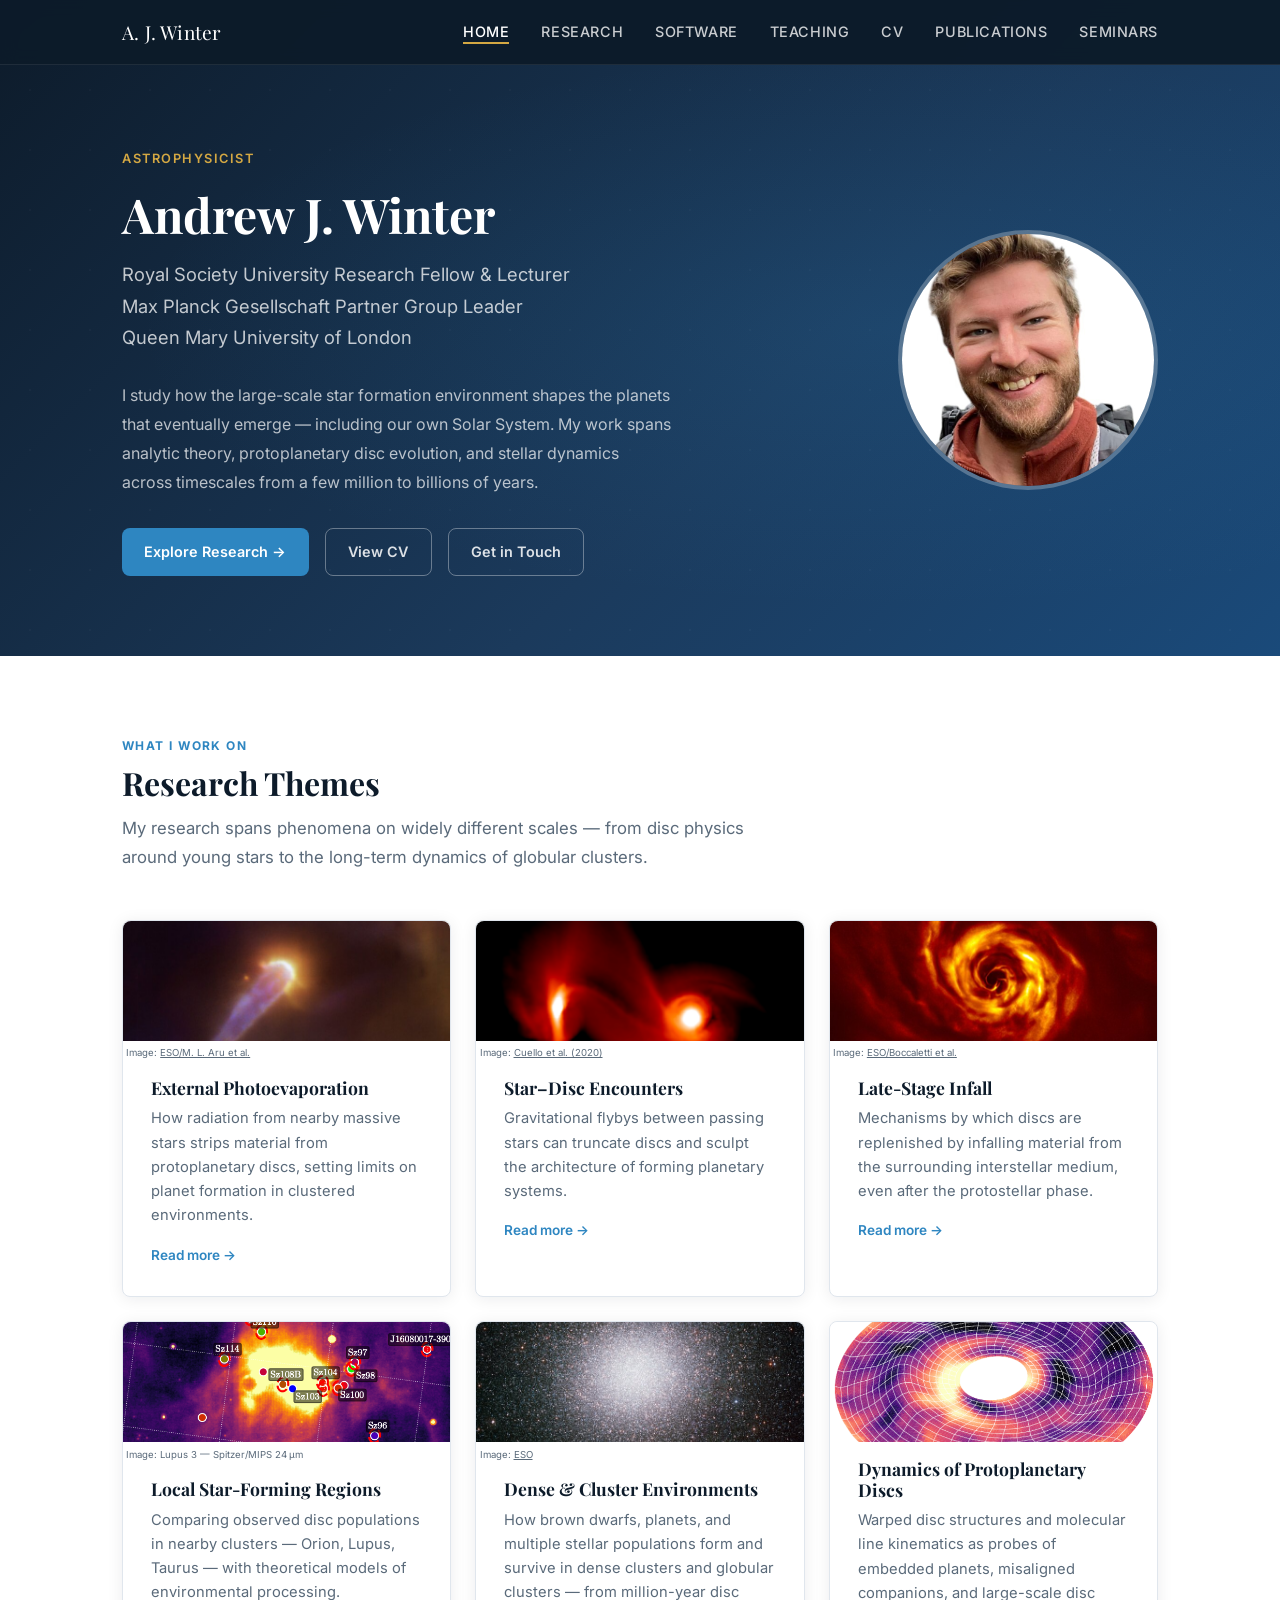
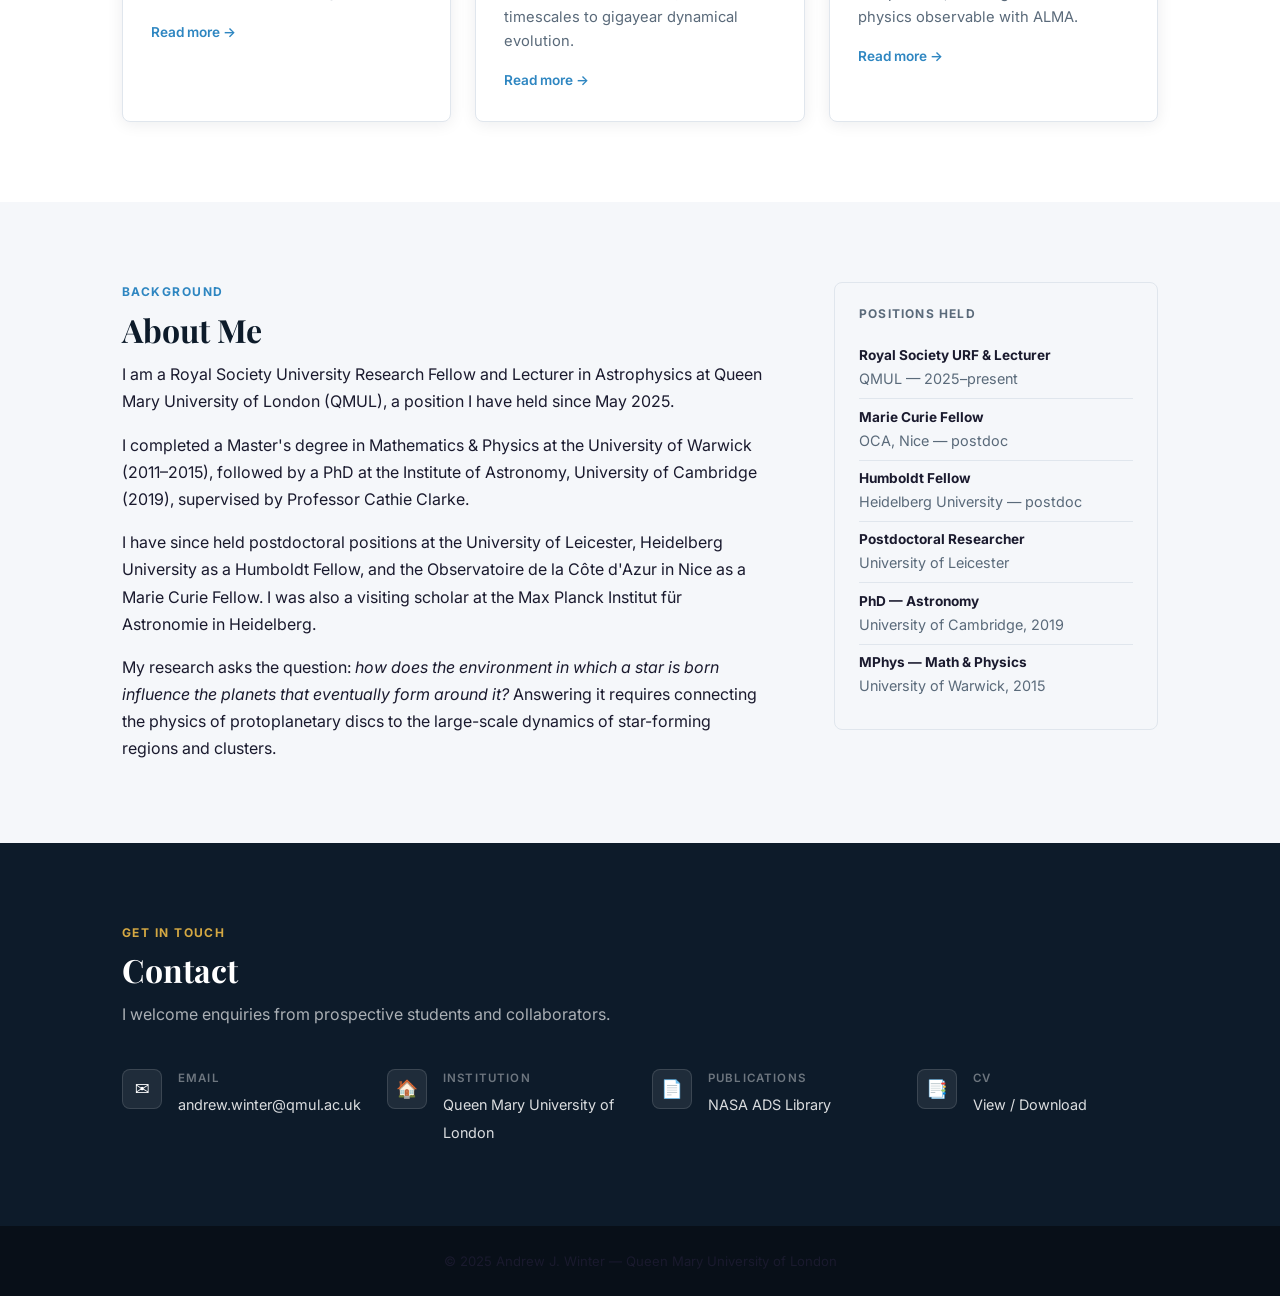
==== commit 1b4d6bb6: "Remove info pills from homepage hero; add MPG Partner Group Leader title Co-Authored-By: Claude Opus" ====
--- a/index.html
+++ b/index.html
@@ -38,14 +38,7 @@
         <div class="fade-up">
           <span class="hero-eyebrow">Astrophysicist</span>
           <h1>Andrew J. Winter</h1>
-          <p class="hero-title-sub">Royal Society University Research Fellow &amp; Lecturer<br>Queen Mary University of London</p>
-
-          <div class="info-pills">
-            <span class="pill">&#127759; London, UK</span>
-            <span class="pill">&#127968; QMUL</span>
-            <span class="pill">&#9733; Royal Society URF</span>
-            <span class="pill">&#129309; MPG Partner Group Leader</span>
-          </div>
+          <p class="hero-title-sub">Royal Society University Research Fellow &amp; Lecturer<br>Max Planck Gesellschaft Partner Group Leader<br>Queen Mary University of London</p>
 
           <p class="hero-bio">
             I study how the large-scale star formation environment shapes the planets that eventually emerge —
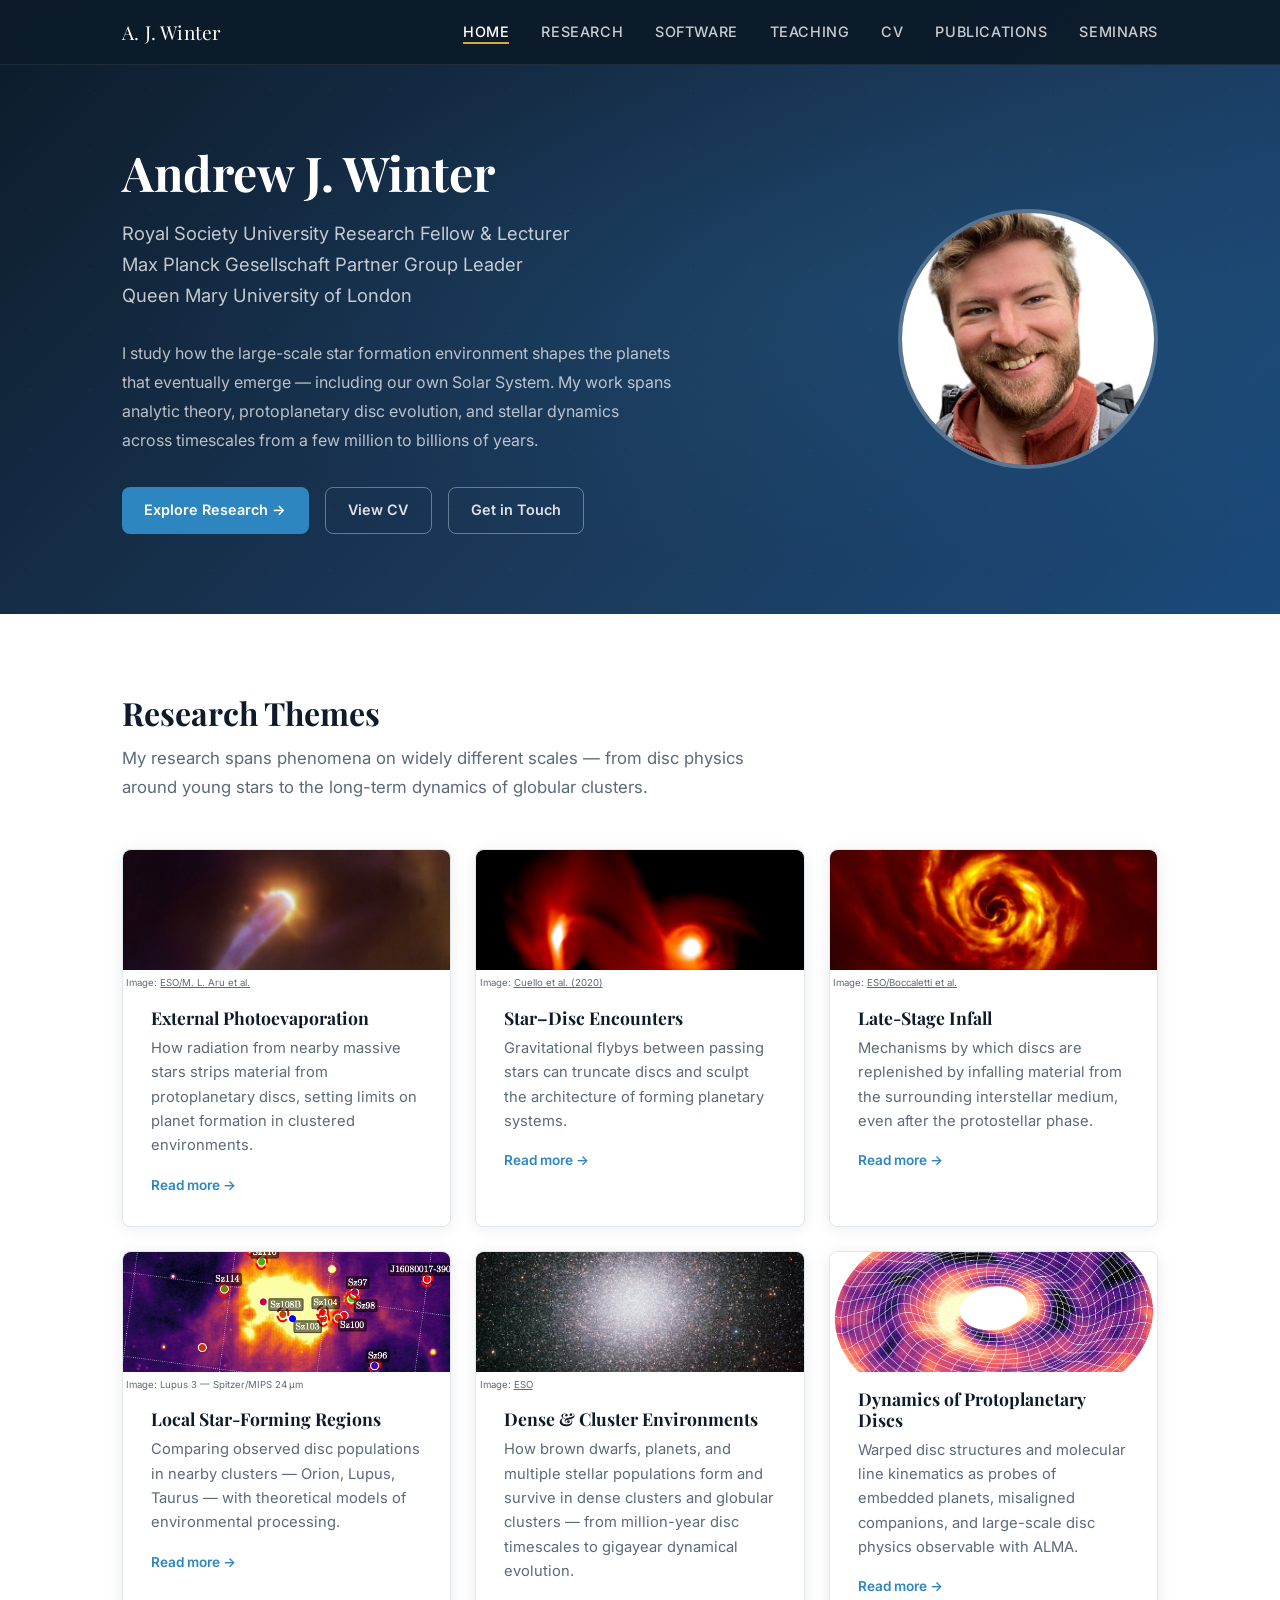
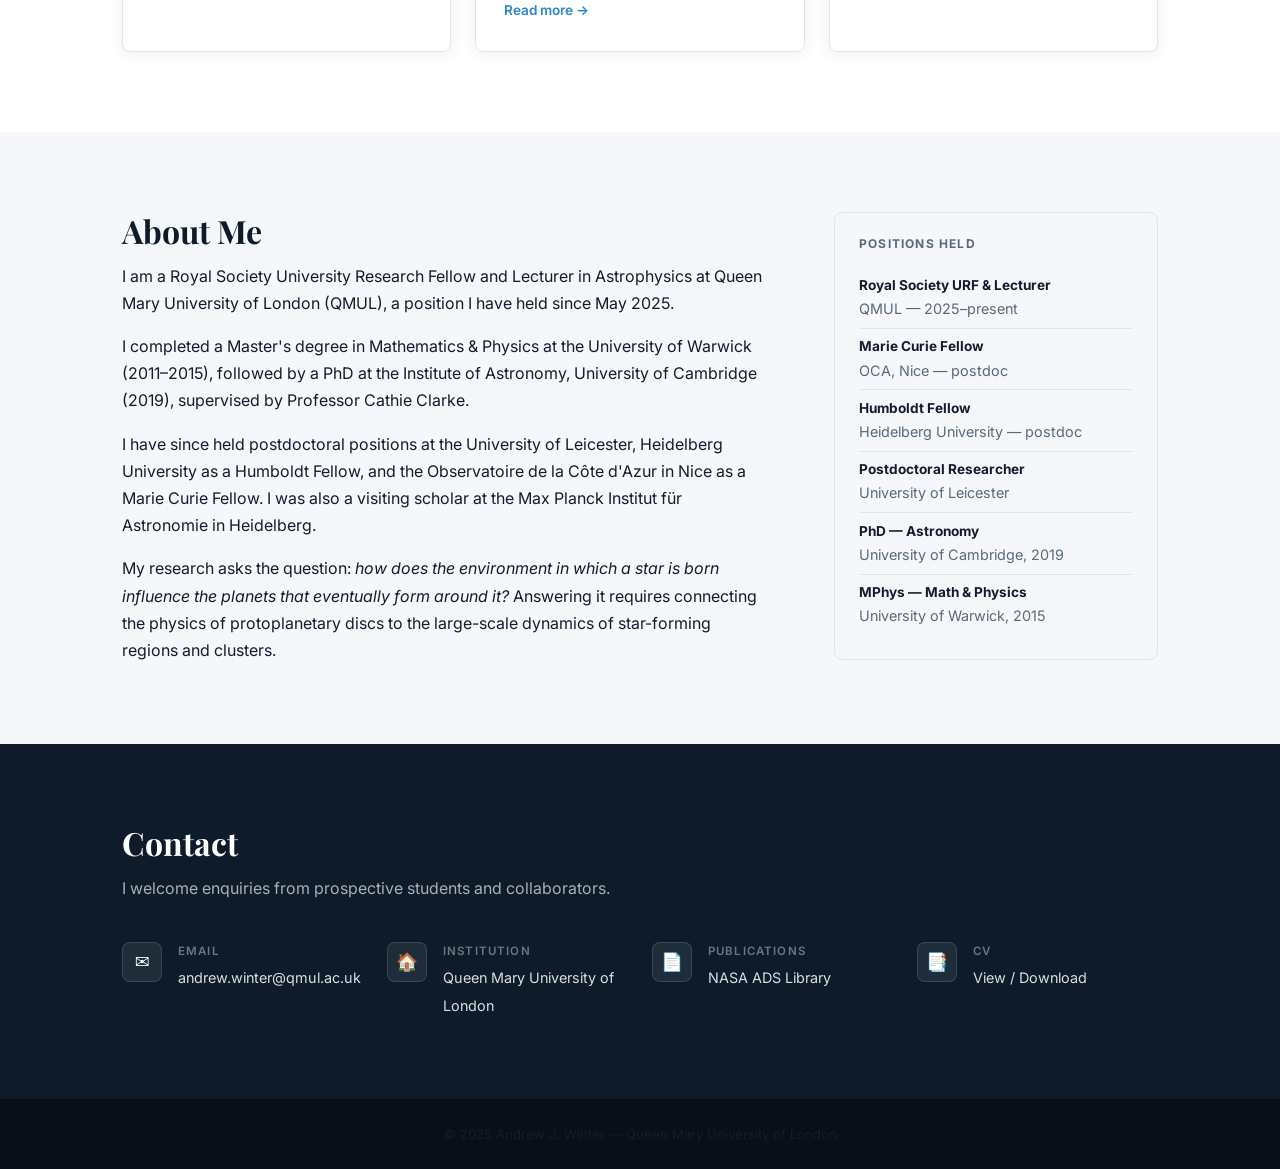
==== commit 55b58253: "Add topic tags to publications and remove small section labels Tags live in pub_tags.json (matched o" ====
--- a/index.html
+++ b/index.html
@@ -36,7 +36,6 @@
     <div class="container">
       <div class="hero-grid">
         <div class="fade-up">
-          <span class="hero-eyebrow">Astrophysicist</span>
           <h1>Andrew J. Winter</h1>
           <p class="hero-title-sub">Royal Society University Research Fellow &amp; Lecturer<br>Max Planck Gesellschaft Partner Group Leader<br>Queen Mary University of London</p>
 
@@ -63,7 +62,6 @@
   <!-- Research overview -->
   <section id="research">
     <div class="container">
-      <p class="section-label">What I Work On</p>
       <h2 class="section-heading">Research Themes</h2>
       <p class="section-intro">
         My research spans phenomena on widely different scales — from disc physics around young stars
@@ -140,7 +138,6 @@
     <div class="container">
       <div class="about-grid">
         <div class="about-text">
-          <p class="section-label">Background</p>
           <h2 class="section-heading">About Me</h2>
 
           <p>
@@ -202,7 +199,6 @@
   <!-- Contact -->
   <section class="contact-section" id="contact">
     <div class="container">
-      <p class="section-label">Get in Touch</p>
       <h2 class="section-heading">Contact</h2>
       <p>I welcome enquiries from prospective students and collaborators.</p>
 
